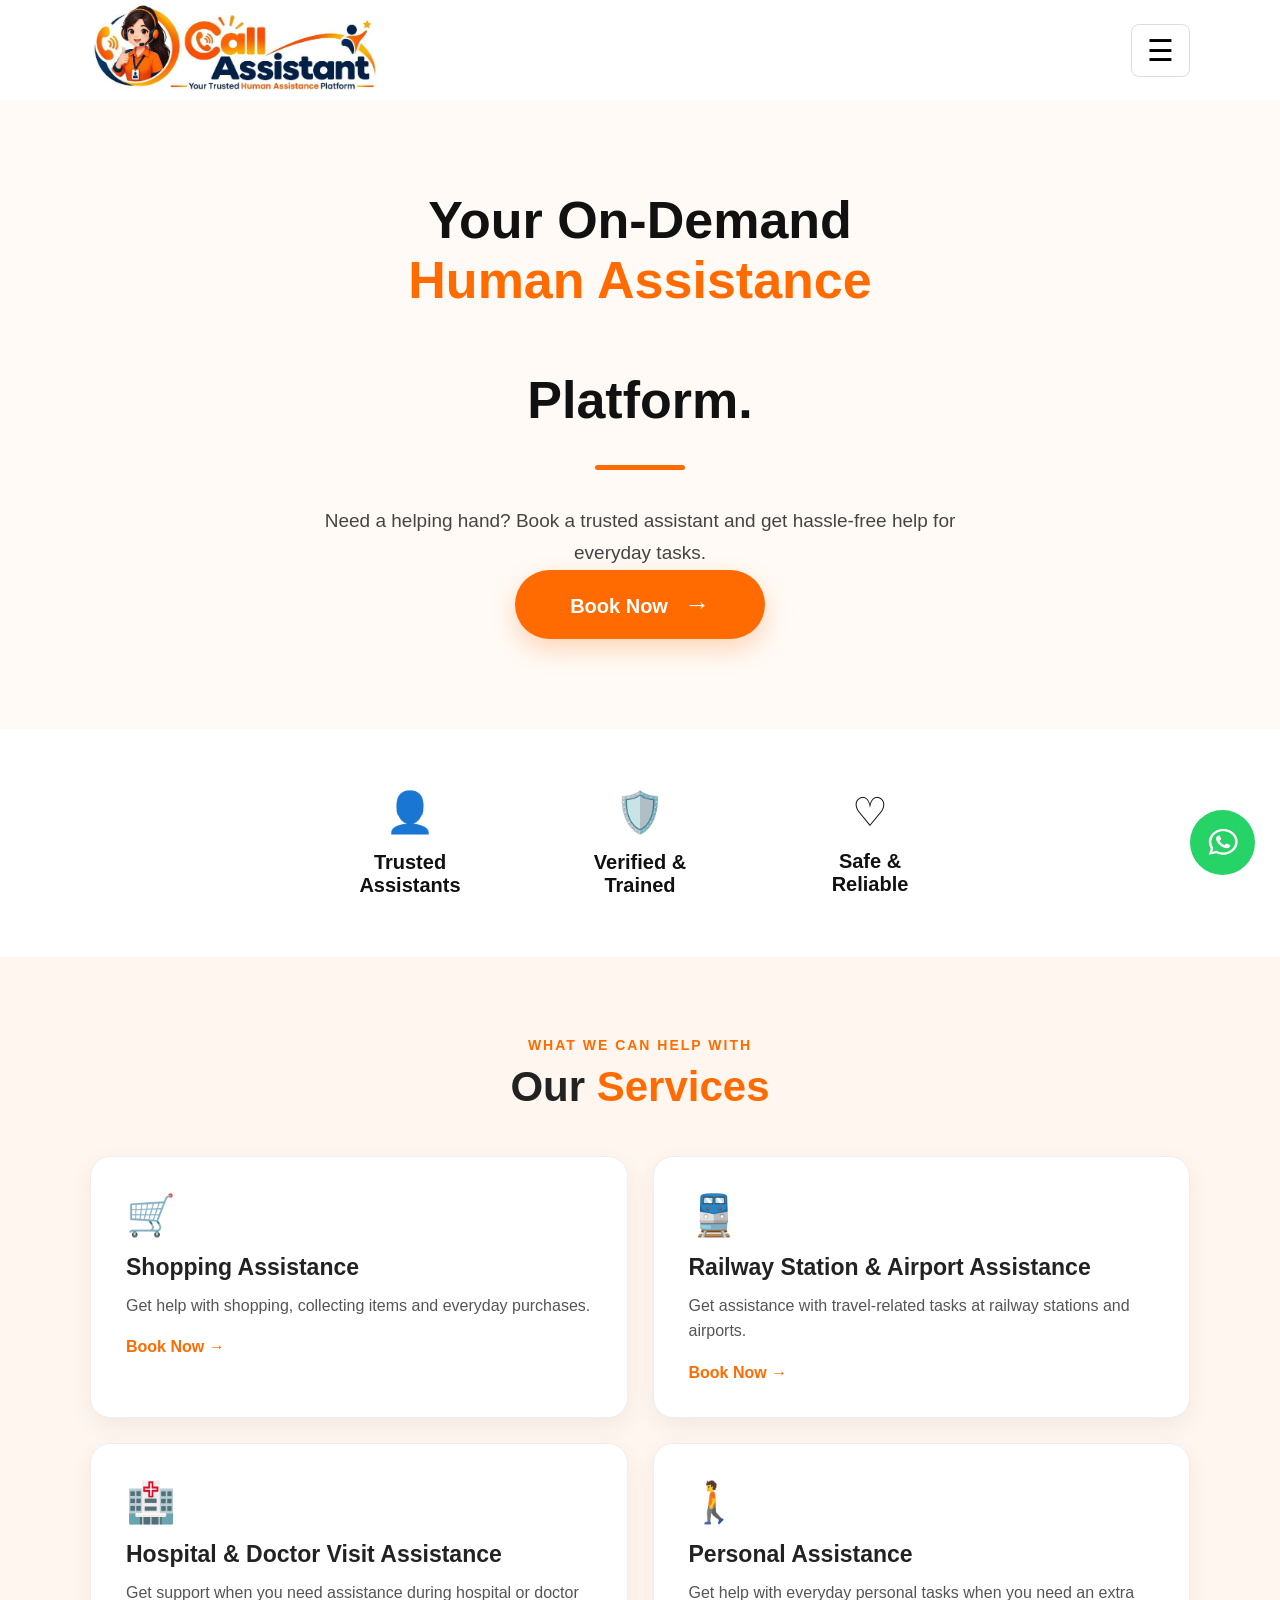
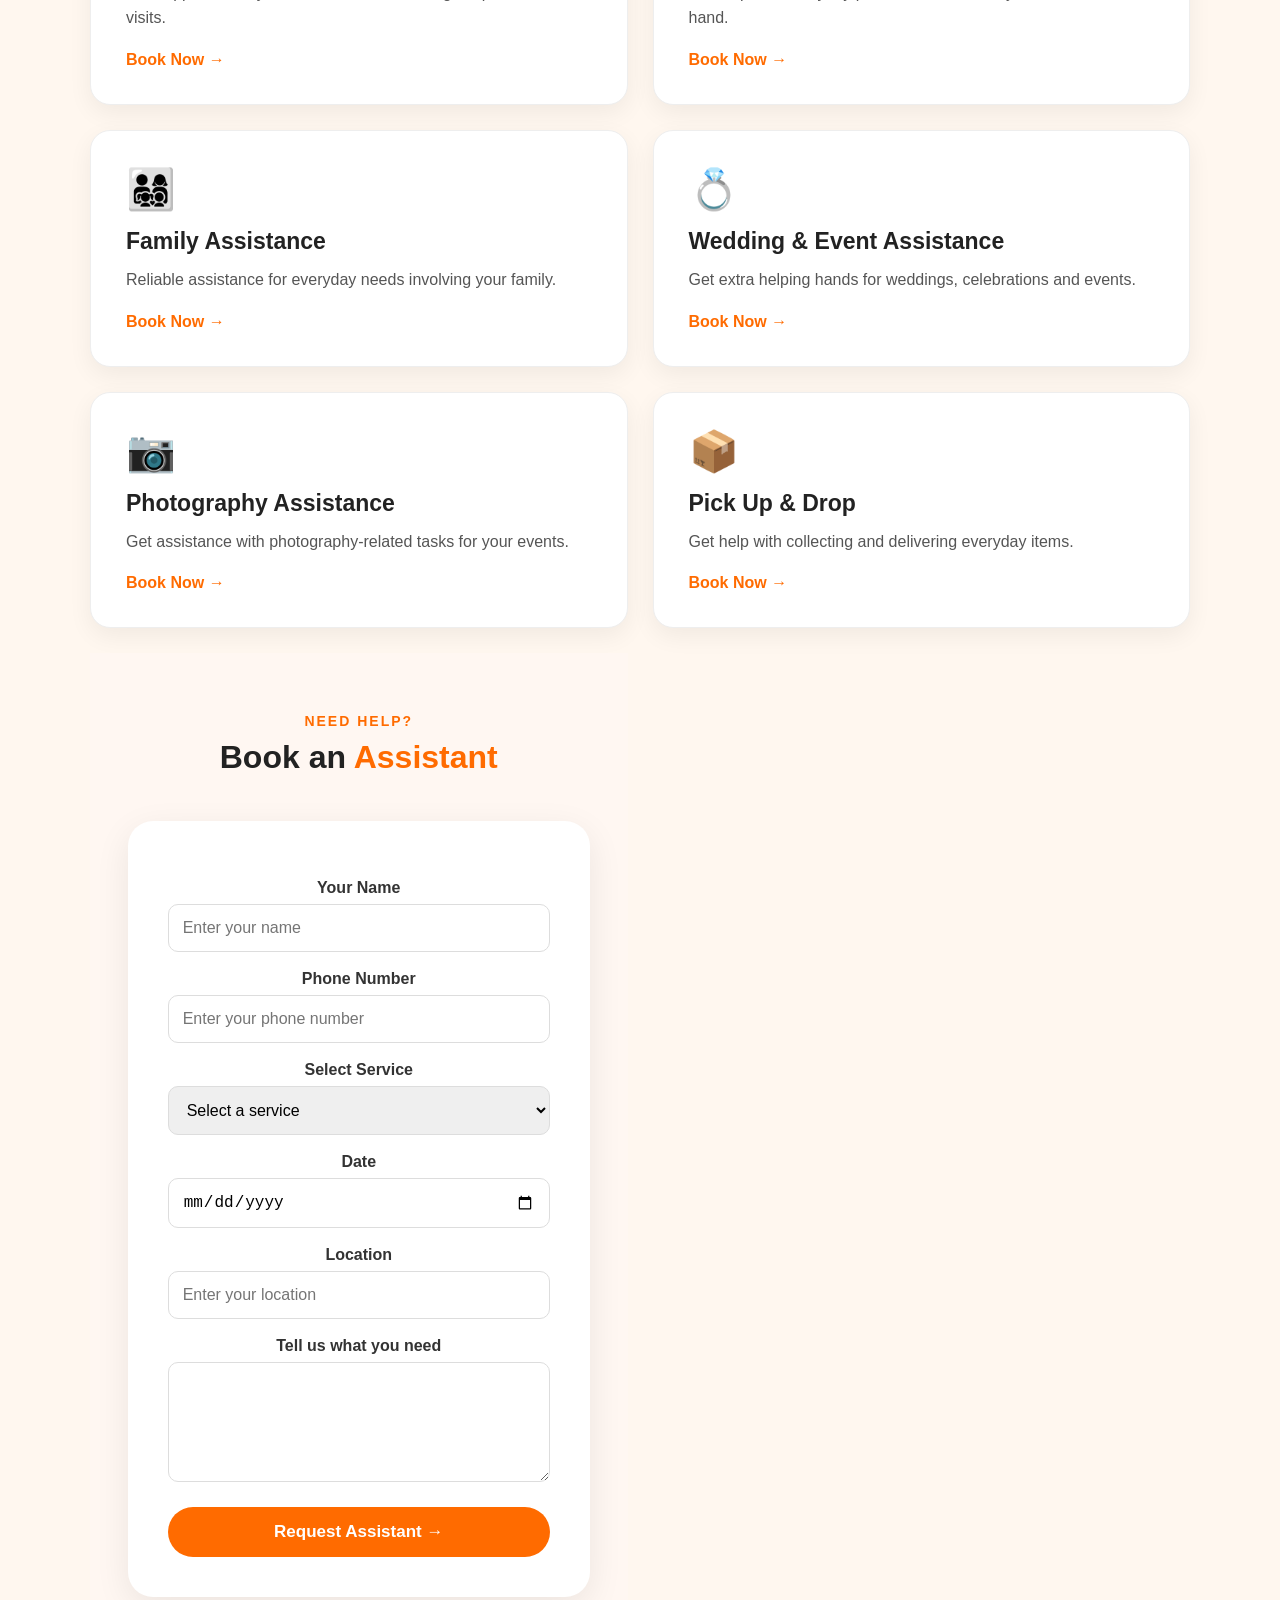
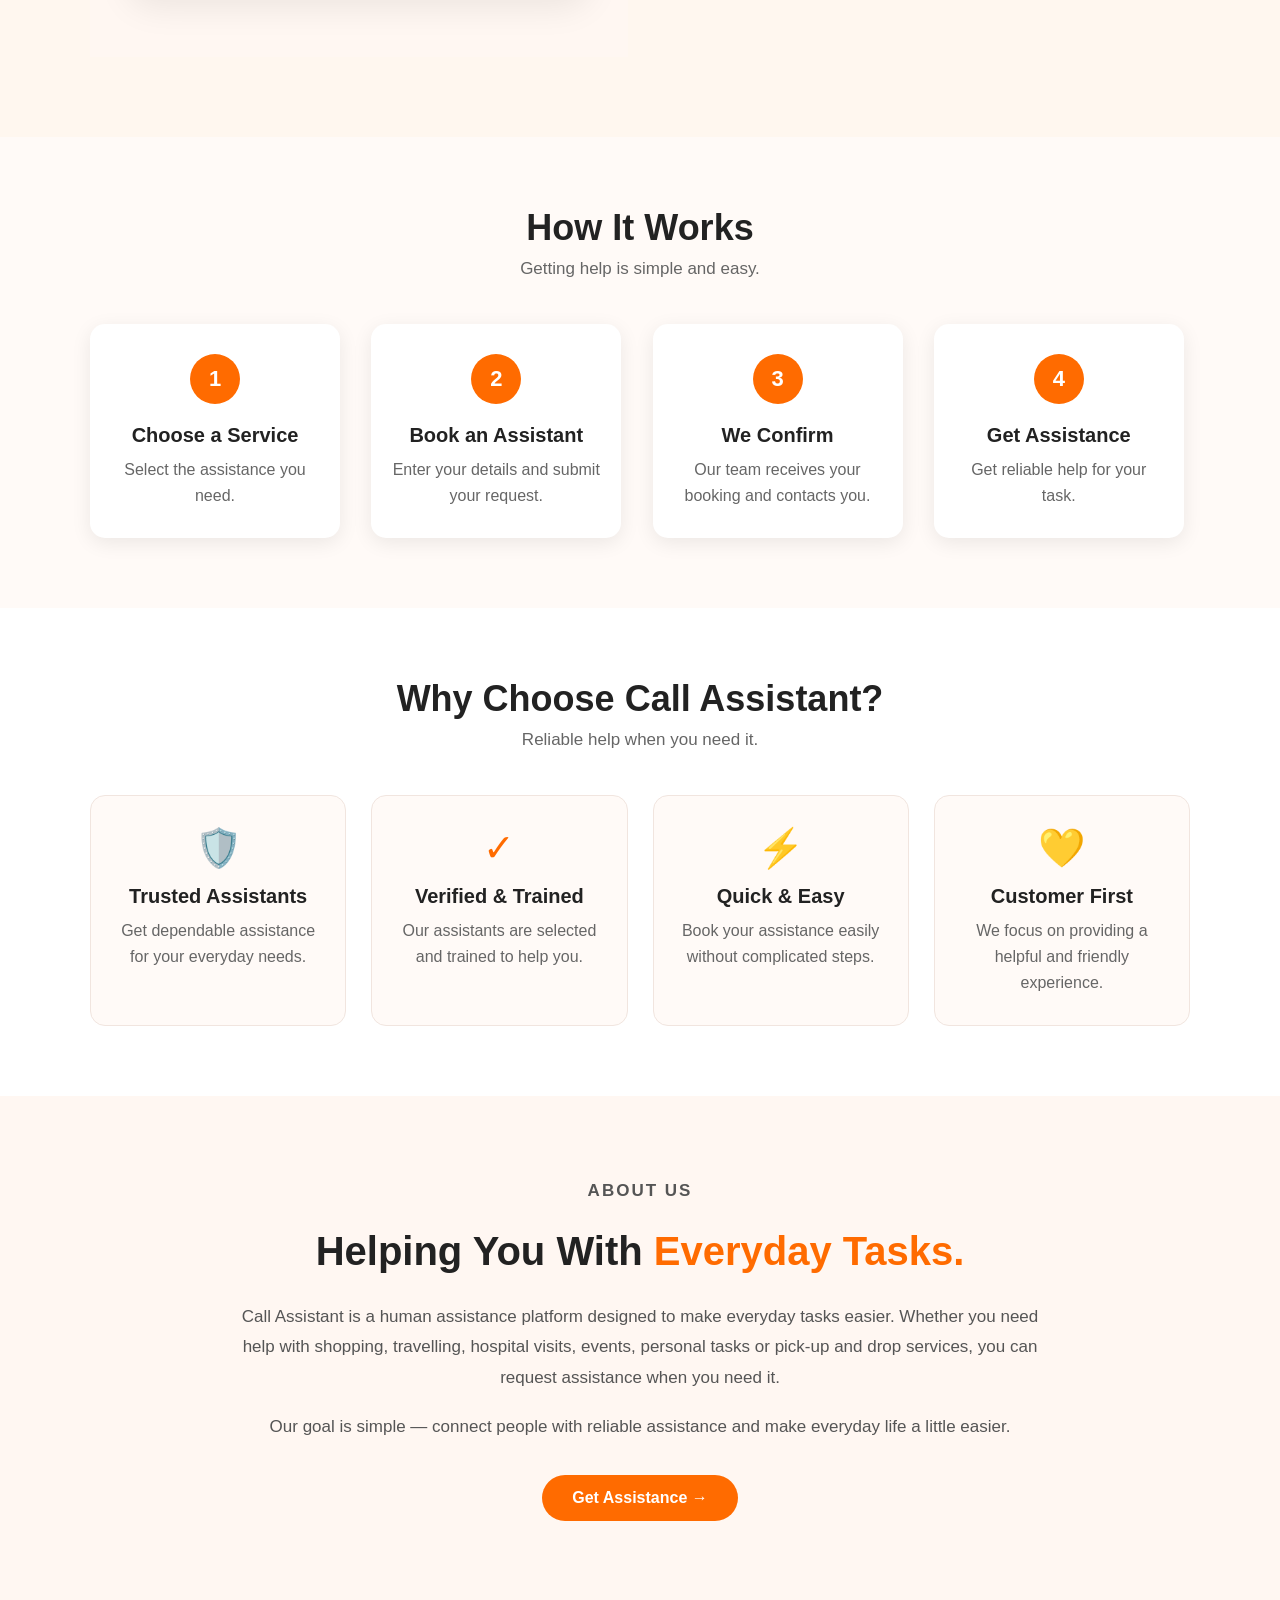
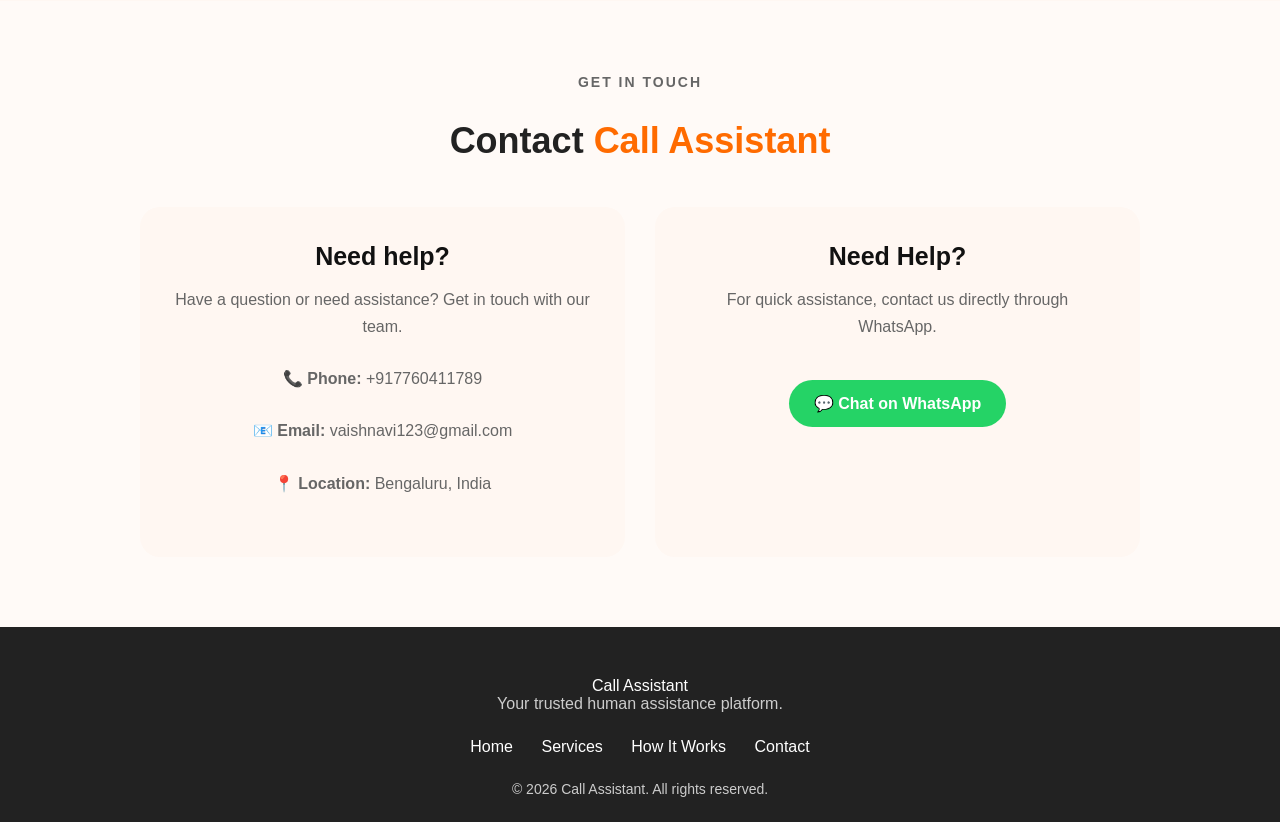
==== index.html @ 5c10953b "Add files via upload" ====
<!DOCTYPE html>
<html lang="en">

<head>
    <meta charset="UTF-8">
    <meta name="viewport" content="width=device-width, initial-scale=1.0">

    <title>Call Assistant - Human Assistance</title>

    <link rel="stylesheet" href="style.css">
</head>
<body>

    <!-- Header -->
    <header class="header">

        <div class="logo">
            <img src="logo.png.jpeg" alt="Call Assistant Logo">
        </div>

        <button class="menu-button" id="menuButton">☰</button>

    </header>
<nav class="mobile-menu" id="mobileMenu">
     <a href="#">Home</a>
     <a href="#services">Services</a>
     <a href="#booking">Book Now</a>
     <a href="#contact">Contact</a>
</nav>
      

    <!-- Homepage -->
    <main id="home">

        <section class="hero">

            <h1>
                Your On-Demand<br>
                <span>Human Assistance</span><br>
                Platform.
            </h1>

            <div class="hero-line"></div>

            <p>
                Need a helping hand?
                Book a trusted assistant and get
                hassle-free help for everyday tasks.
            </p>

            <a href="#booking" class="book-btn">
                Book Now<span> →</span>
            </a>
       </section>


        <!-- Features -->
        <section class="features">

            <div class="feature">
                <div class="icon">👤</div>
                <h3>Trusted<br>Assistants</h3>
            </div>

            <div class="feature">
                <div class="icon">🛡️</div>
                <h3>Verified &<br>Trained</h3>
            </div>

            <div class="feature">
                <div class="icon">♡</div>
                <h3>Safe &<br>Reliable</h3>
            </div>

        </section>
<!-- SERVICES -->

        <section class="services" id="services">

            <div class="section-title">
                <p>WHAT WE CAN HELP WITH</p>
                <h2>Our <span>Services</span></h2>
            </div>
            <div class="service-container">

    <div class="service-card">
        <div class="service-icon">🛒</div>
        <h3>Shopping Assistance</h3>
        <p>Get help with shopping, collecting items and everyday purchases.</p>
        <a href="#booking">Book Now →</a>
    </div>

    <div class="service-card">
        <div class="service-icon">🚆</div>
        <h3>Railway Station & Airport Assistance</h3>
        <p>Get assistance with travel-related tasks at railway stations and airports.</p>
        <a href="#booking">Book Now →</a>
    </div>

    <div class="service-card">
        <div class="service-icon">🏥</div>
        <h3>Hospital & Doctor Visit Assistance</h3>
        <p>Get support when you need assistance during hospital or doctor visits.</p>
        <a href="#booking">Book Now →</a>
    </div>

    <div class="service-card">
        <div class="service-icon">🚶</div>
        <h3>Personal Assistance</h3>
        <p>Get help with everyday personal tasks when you need an extra hand.</p>
        <a href="#booking">Book Now →</a>
    </div>

    <div class="service-card">
        <div class="service-icon">👨‍👩‍👧‍👦</div>
        <h3>Family Assistance</h3>
        <p>Reliable assistance for everyday needs involving your family.</p>
        <a href="#booking">Book Now →</a>
    </div>

    <div class="service-card">
        <div class="service-icon">💍</div>
        <h3>Wedding & Event Assistance</h3>
        <p>Get extra helping hands for weddings, celebrations and events.</p>
        <a href="#booking">Book Now →</a>
    </div>

    <div class="service-card">
        <div class="service-icon">📷</div>
        <h3>Photography Assistance</h3>
        <p>Get assistance with photography-related tasks for your events.</p>
        <a href="#booking">Book Now →</a>
    </div>

    <div class="service-card">
        <div class="service-icon">📦</div>
        <h3>Pick Up & Drop</h3>
        <p>Get help with collecting and delivering everyday items.</p>
        <a href="#booking">Book Now →</a>
    </div>
  
    <!-- BOOKING SECTION -->

<section class="booking" id="booking">

    <div class="section-title">
        <p>NEED HELP?</p>
        <h2>Book an <span>Assistant</span></h2>
    </div>

    <div class="booking-box">

        <form id="bookingForm">
  
            <label>Your Name</label>
            <input type="text" id="name" placeholder="Enter your name">

            <label>Phone Number</label>
            <input type="tel" id="phone"  placeholder="Enter your phone number">

            <label>Select Service</label>
            <select id="service">
                <option>Select a service</option>
                <option>Shopping Assistance</option>
                <option>Railway Station & Airport Assistance</option>
                <option>Hospital & Doctor Visit Assistance</option>
                <option>Personal Assistance</option>
                <option>Family Assistance</option>
                <option>Wedding & Event Assistance</option>
                <option>Photography Assistance</option>
                <option>Pick Up & Drop</option>
            </select>

            <label>Date</label>
            <input type="date" id="date">

            <label>Location</label>
            <input type="text" id="location" placeholder="Enter your location">

            <label>Tell us what you need</label>
            <textarea id="request"
                placeholder="Describe the assistance you need">
            </textarea>

            <button type="submit">
                Request Assistant →
            </button>

        </form>
    </div>

</section>

</div>
  </section>
<!-- How It Works -->
<section class="how-it-works">

    <h2>How It Works</h2>

    <p class="section-subtitle">
        Getting help is simple and easy.
    </p>

    <div class="steps">

        <div class="step">
            <div class="step-number">1</div>
            <h3>Choose a Service</h3>
            <p>Select the assistance you need.</p>
        </div>

        <div class="step">
            <div class="step-number">2</div>
            <h3>Book an Assistant</h3>
            <p>Enter your details and submit your request.</p>
        </div>

        <div class="step">
            <div class="step-number">3</div>
            <h3>We Confirm</h3>
            <p>Our team receives your booking and contacts you.</p>
        </div>

        <div class="step">
            <div class="step-number">4</div>
            <h3>Get Assistance</h3>
            <p>Get reliable help for your task.</p>
        </div>

    </div>

</section>
<!-- Why Choose Us -->
<section class="why-us">

    <h2>Why Choose Call Assistant?</h2>

    <p class="why-subtitle">
        Reliable help when you need it.
    </p>

    <div class="why-cards">

        <div class="why-card">
            <div class="why-icon">🛡️</div>
            <h3>Trusted Assistants</h3>
            <p>Get dependable assistance for your everyday needs.</p>
        </div>

        <div class="why-card">
            <div class="why-icon">✓</div>
            <h3>Verified & Trained</h3>
            <p>Our assistants are selected and trained to help you.</p>
        </div>

        <div class="why-card">
            <div class="why-icon">⚡</div>
            <h3>Quick & Easy</h3>
            <p>Book your assistance easily without complicated steps.</p>
        </div>

        <div class="why-card">
            <div class="why-icon">💛</div>
            <h3>Customer First</h3>
            <p>We focus on providing a helpful and friendly experience.</p>
        </div>

    </div>

</section>
<!-- ABOUT CALL ASSISTANT -->

<section class="about">

    <div class="about-content">

        <p class="about-label">ABOUT US</p>

        <h2>
            Helping You With
            <span>Everyday Tasks.</span>
        </h2>

        <p>
            Call Assistant is a human assistance platform designed
            to make everyday tasks easier. Whether you need help
            with shopping, travelling, hospital visits, events,
            personal tasks or pick-up and drop services, you can
            request assistance when you need it.
        </p>

        <p>
            Our goal is simple — connect people with reliable
            assistance and make everyday life a little easier.
        </p>

        <a href="#booking" class="about-btn">
            Get Assistance →
        </a>

    </div>

</section>
<!-- CONTACT -->

<section class="contact" id="contact">

    <div class="section-title">
        <p>GET IN TOUCH</p>
        <h2>Contact <span>Call Assistant</span></h2>
    </div>

    <div class="contact-container">

        <div class="contact-info">

            <h3>Need help?</h3>

            <p>
                Have a question or need assistance?
                Get in touch with our team.
            </p>

            <p>📞 <strong>Phone:</strong> +917760411789</p>

            <p>📧 <strong>Email:</strong> vaishnavi123@gmail.com</p>

            <p>📍 <strong>Location:</strong> Bengaluru, India</p>

        </div>

        <div class="contact-message">

            <h3>Need Help?</h3>

            <p>
                For quick assistance, contact us directly
                through WhatsApp.
            </p>

            <a href="https://wa.me/917760411789" class="whatsapp-btn" target="_blank">
                💬 Chat on WhatsApp
            </a>

        </div>

    </div>

</section>
<!-- FOOTER -->

<footer class="footer">

    <div class="footer-content">
        <span>Call</span> Assistant
    </div>

    <p>
        Your trusted human assistance platform.
    </p>

    <div class="footer-links">
        <a href="#">Home</a>
        <a href="#">Services</a>
        <a href="#">How It Works</a>
        <a href="#">Contact</a>
    </div>
        <p class="copyright">
        © 2026 Call Assistant. All rights reserved.
    </p>
</div>

</footer>
    </main>


    <!-- WhatsApp button -->
    <a href="https://wa.me/917760411789" class="whatsapp"target="_blank">
    <img src="whatsapp.jpeg"width="32px" height="32px">
    </a>
<script type="module" src="script.js"></script>

    </body>
</html>
---- style.css ----
html{
    scroll-behavior:smooth;
}
* {
    margin: 0;
    padding: 0;
    box-sizing: border-box;
}

body {
    font-family: Arial, sans-serif;
    color: #111;
    background: white;
}


/* HEADER */

.header {
    height: 100px;
    display: flex;
    align-items: center;
    justify-content: space-between;
    padding: 20px 7%;
    background: white;
}

.logo {
    display:flex;
    align-items:center;
}

.logo img{
     width:300px;
     height:auto;
     display:block;
}

.menu-button {
    font-size: 30px;
    background: white;
    border: 1px solid #ddd;
    border-radius: 8px;
    padding: 8px 15px;
}


/* HERO */

.hero {
     min-height:520px;
    text-align: center;
    padding: 90px 7%;
    background: #fffaf5;
    display:flex;
    flex-direction:column;
    align-items:center;
justify-content:center;
}

.hero h1 {
    font-size: 52px;
    line_height:1.1;
margin:0;
color:#111;
font-weight:800;
max-width:800px;
}

.hero h1 span {
    color: #ff6b00;
display:block;
}

.hero-line {
    width: 90px;
    height: 5px;
    background: #ff6b00;
    border-radius: 10px;
    margin: 35px 0;
}

.hero p {
    max-width: 700px;
    margin-botton: 30px;
    font-size: 19px;
    line-height: 1.7;
    color:#444;
}

.book-btn {
display:inline-block;
text-decoration:none;
    padding: 20px 55px;
    border-radius: 35px;
    background: #ff6b00;
    color: white;
    box-shadow:0 10px 25px rgba(255,107,0,0.25);
    font-size: 20px;
    font-weight: bold;
}
.book-btn span{
margin-left:10px;
font-size:25px;
}


/* FEATURES */

.features {
    display: flex;
    justify-content: center;
    gap: 80px;
    padding: 60px 20px;
    text-align: center;
}

.feature {
    min-width: 150px;
}

.icon {
    font-size: 40px;
    margin-bottom: 15px;
}

.feature h3 {
    font-size: 20px;
}


/* WHATSAPP */

.whatsapp {
    position: fixed;
    right: 25px;
    bottom: 25px;

    width: 65px;
    height: 65px;

    display: flex;
    justify-content: center;
    align-items: center;

    border-radius: 50%;
    background: #25D366;
    color: white;

    font-size: 30px;
    text-decoration: none;
}
           
/* SERVICES */

.services {
    padding: 80px 7%;
    background: #fff7ef;
}

.section-title {
    text-align: center;
    margin-bottom: 45px;
}

.section-title p {
    color: #ff6b00;
    font-size: 14px;
    font-weight: bold;
    letter-spacing: 2px;
}

.section-title h2 {
    font-size: 42px;
    margin-top: 10px;
    color: #222;
}

.section-title h2 span {
    color: #ff6b00;
}

.service-container {
    max-width: 1100px;
    margin: auto;
    display: grid;
    grid-template-columns: repeat(2, 1fr);
    gap: 25px;
}

.service-card {
    background: #ffffff;
    padding: 35px;
    border-radius: 20px;
    border: 1px solid #eeeeee;
    box-shadow: 0 8px 25px rgba(0, 0, 0, 0.06);
}

.service-icon {
    font-size: 40px;
    margin-bottom: 15px;
}

.service-card h3 {
    font-size: 23px;
    color: #222;
    margin-bottom: 12px;
}

.service-card p {
    color: #555555;
    line-height: 1.6;
    margin-bottom: 20px;
}

.service-card a {
    color: #ff6b00;
    font-weight: bold;
    text-decoration: none;
}


/* MOBILE */

@media (max-width: 600px) {

    .service-container {
        grid-template-columns: 1fr;
    }

    .services {
        padding: 60px 20px;
    }

    .section-title h2 {
        font-size: 34px;
    }

}
/* BOOKING SECTION */

.booking {
    padding: 80px 7%;
    background: #fff7ef;
}

.booking-box {
    max-width: 650px;
    margin: auto;
    background: white;
    padding: 40px;
    border-radius: 25px;
    box-shadow: 0 10px 35px rgba(0, 0, 0, 0.08);
}

.booking-box form {
    display: flex;
    flex-direction: column;
}

.booking-box label {
    margin-top: 18px;
    margin-bottom: 7px;
    font-weight: bold;
    color: #333;
}

.booking-box input,
.booking-box select,
.booking-box textarea {
    width: 100%;
    padding: 14px;
    border: 1px solid #ddd;
    border-radius: 10px;
    font-size: 16px;
    box-sizing: border-box;
}

.booking-box textarea {
    height: 120px;
    resize: vertical;
}

.booking-box button {
    margin-top: 25px;
    padding: 15px;
    border: none;
    border-radius: 30px;
    background: #ff6b00;
    color: white;
    font-size: 17px;
    font-weight: bold;
    cursor: pointer;
}

.booking-box button:hover {
    background: #e85f00;
}
/* HOW IT WORKS */

.how-it-works {
    padding: 60px 7%;
    text-align: center;
    background: #fff7f2;
}

.how-it-works h2 {
    font-size: 32px;
    margin-bottom: 10px;
    color: #222;
}

.section-subtitle {
    color: #666;
    margin-bottom: 40px;
}

.steps {
    display: flex;
    justify-content: center;
    gap: 30px;
    flex-wrap: wrap;
}

.step {
    background: white;
    padding: 30px 20px;
    width: 250px;
    border-radius: 15px;
    box-shadow: 0 4px 15px rgba(0,0,0,0.08);
}

.step-number {
    width: 45px;
    height: 45px;
    margin: 0 auto 15px;
    background: #ff6b00;
    color: white;
    border-radius: 50%;
    display: flex;
    align-items: center;
    justify-content: center;
    font-size: 20px;
    font-weight: bold;
}

.step h3 {
color:#222;
margin-bottom:10px;
}
.step p{
color:#666;
line-height:1.5;
}


.why-container {
    display: flex;
    justify-content: center;
    gap: 25px;
    flex-wrap: wrap;
    margin-top: 35px;
}

.why-box {
    width: 230px;
    padding: 30px 20px;
    border-radius: 15px;
    background: #fff7f2;
    border: 1px solid #eee;
}

.why-icon {
    font-size: 30px;
    color: #ff6b00;
    margin-bottom: 15px;
}

.why-box h3 {
    color: #222;
    margin-bottom: 10px;
}

.why-box p {
    color: #666;
    line-height: 1.5;
}s
    color: #222;
    margin-bottom: 10px;
}

.step p {
    color: #666;
    line-height: 1.5;
}
/* BOOKING SECTION */

.booking {
    padding: 60px 7%;
    text-align: center;
    background: #fff7f2;
}

.booking h2 {
    font-size: 32px;
    color: #222;
    margin-bottom: 10px;
}

.booking > p {
    color: #666;
    margin-bottom: 30px;
}

.booking-form {
    max-width: 550px;
    margin: auto;
    display: flex;
    flex-direction: column;
    gap: 15px;
}

.booking-form input,
.booking-form select,
.booking-form textarea {
    width: 100%;
    padding: 14px;
    border: 1px solid #ddd;
    border-radius: 8px;
    font-size: 16px;
    box-sizing: border-box;
}

.booking-form textarea {
    height: 120px;
    resize: vertical;
}

.booking-form button {
    padding: 15px;
    background: #ff6b00;
    color: white;
    border: none;
    border-radius: 8px;
    font-size: 17px;
    font-weight: bold;
    cursor: pointer;
}

.booking-form button:hover {
    background: #e85d00;
}
/* CONTACT */

.contact {
    padding: 80px 7%;
    background: white;
}

.contact-container {
    max-width: 1000px;
    margin: auto;
    display: grid;
    grid-template-columns: 1fr 1fr;
    gap: 30px;
}

.contact-info,
.contact-message {
    padding: 35px;
    border-radius: 20px;
    background: #fff7f2;
}

.contact-info h3,
.contact-message h3 {
    font-size: 25px;
    margin-bottom: 15px;
}

.contact-info p,
.contact-message p {
    color: #555;
    line-height: 1.7;
    margin-bottom: 15px;
}

.whatsapp-btn {
    display: inline-block;
    margin-top: 15px;
    padding: 14px 25px;
    background: #25d366;
    color: white;
    text-decoration: none;
    border-radius: 30px;
    font-weight: bold;
}
@media (max-width: 600px) {

    .contact-container {
        grid-template-columns: 1fr;
    }

}
/* FOOTER */

.footer {
    padding: 50px 7% 25px;
    text-align: center;
    background: #222;
    color: white;
}

.footer-logo {
    font-size: 30px;
    font-weight: bold;
    margin-bottom: 10px;
}

.footer-logo span {
    color: #ff6b00;
}

.footer > p {
    color: #ccc;
}

.footer-links {
    margin: 25px 0;
}

.footer-links a {
    color: white;
    text-decoration: none;
    margin: 0 12px;
}

.footer-links a:hover {
    color: #ff6b00;
}

.footer-line {
    height: 1px;
    background: #555;
    margin: 25px 0;
}

.copyright {
    font-size: 14px;
    color: #aaa;
}
.book-button{
    display:inline-block;
    text-decoration:none;
}
/* MOBILE MENU */

.mobile-menu {
    display: none;
    flex-direction: column;
    background: white;
    padding: 20px 7%;
    box-shadow: 0 5px 15px rgba(0,0,0,0.1);
}

.mobile-menu a {
    padding: 15px 0;
    color: #222;
    text-decoration: none;
    font-weight: bold;
    border-bottom: 1px solid #eee;
}

.mobile-menu a:hover {
    color: #ff6b00;
}

.mobile-menu.active {
    display: flex;
}
/* HOW IT WORKS */

.how-it-works {
    padding: 70px 7%;
    text-align: center;
    background: #fffaf7;
}

.how-it-works h2 {
    font-size: 36px;
    color: #222;
    margin-bottom: 10px;
}

.section-subtitle {
    color: #666;
    font-size: 17px;
    margin-bottom: 45px;
}

.steps {
    display: grid;
    grid-template-columns: repeat(4, 1fr);
    gap: 25px;
    max-width: 1100px;
    margin: auto;
}

.step {
    background: white;
    padding: 30px 20px;
    border-radius: 15px;
    box-shadow: 0 5px 20px rgba(0, 0, 0, 0.08);
}

.step-number {
    width: 50px;
    height: 50px;
    margin: 0 auto 20px;
    border-radius: 50%;
    background: #ff6b00;
    color: white;
    font-size: 22px;
    font-weight: bold;
    display: flex;
    align-items: center;
    justify-content: center;
}

.step h3 {
    font-size: 20px;
    color: #222;
    margin-bottom: 10px;
}

.step p {
    color: #666;
    line-height: 1.6;
}
@media (max-width: 768px) {

    .steps {
        grid-template-columns: 1fr;
        gap: 20px;
    }

    .how-it-works {
        padding: 50px 6%;
    }

    .how-it-works h2 {
        font-size: 30px;
    }

}
/* WHY CHOOSE US */

.why-us {
    padding: 70px 7%;
    text-align: center;
    background: white;
}

.why-us h2 {
    font-size: 36px;
    color: #222;
    margin-bottom: 10px;
}

.why-subtitle {
    color: #666;
    font-size: 17px;
    margin-bottom: 45px;
}

.why-cards {
    display: grid;
    grid-template-columns: repeat(4, 1fr);
    gap: 25px;
    max-width: 1100px;
    margin: auto;
}

.why-card {
    padding: 30px 20px;
    background: #fffaf7;
    border-radius: 15px;
    border: 1px solid #f1e5df;
    transition: 0.3s;
}

.why-card:hover {
    transform: translateY(-5px);
    box-shadow: 0 8px 20px rgba(0, 0, 0, 0.08);
}

.why-icon {
    font-size: 38px;
    color: #ff6b00;
    margin-bottom: 15px;
}

.why-card h3 {
    font-size: 20px;
    color: #222;
    margin-bottom: 10px;
}

.why-card p {
    color: #666;
    line-height: 1.6;
}

/* MOBILE */

@media (max-width: 768px) {

    .why-cards {
        grid-template-columns: 1fr;
        gap: 20px;
    }

    .why-us {
        padding: 50px 6%;
    }

    .why-us h2 {
        font-size: 30px;
    }
}
/* WHY CHOOSE US */

.why-us {
    padding: 70px 7%;
    text-align: center;
    background: white;
}

.why-us h2 {
    font-size: 36px;
    color: #222;
    margin-bottom: 10px;
}

.why-subtitle {
    color: #666;
    font-size: 17px;
    margin-bottom: 45px;
}

.why-cards {
    display: grid;
    grid-template-columns: repeat(4, 1fr);
    gap: 25px;
    max-width: 1100px;
    margin: auto;
}

.why-card {
    padding: 30px 20px;
    background: #fffaf7;
    border-radius: 15px;
    border: 1px solid #f1e5df;
    transition: 0.3s;
}

.why-card:hover {
    transform: translateY(-5px);
    box-shadow: 0 8px 20px rgba(0, 0, 0, 0.08);
}

.why-icon {
    font-size: 38px;
    color: #ff6b00;
    margin-bottom: 15px;
}

.why-card h3 {
    font-size: 20px;
    color: #222;
    margin-bottom: 10px;
}

.why-card p {
    color: #666;
    line-height: 1.6;
}

/* MOBILE */

@media (max-width: 768px) {

    .why-cards {
        grid-template-columns: 1fr;
        gap: 20px;
    }

    .why-us {
        padding: 50px 6%;
    }

    .why-us h2 {
        font-size: 30px;
    }
}
/* FIX ABOUT SECTION */

.about {
    width: 100%;
    box-sizing: border-box;
    padding: 80px 7%;
    background: #fff7f2;
}

.about-content {
    max-width: 850px;
    margin: 0 auto;
    text-align: center;
}

.about-label {
    color: #ff6b00 !important;
    font-size: 14px !important;
    font-weight: bold;
    letter-spacing: 2px;
    margin-bottom: 12px;
}

.about h2 {
    font-size: 40px !important;
    color: #222 !important;
    line-height: 1.3;
    margin: 10px 0 25px;
}

.about h2 span {
    color: #ff6b00 !important;
}

.about-content p {
    color: #555 !important;
    font-size: 17px !important;
    line-height: 1.8 !important;
    margin: 0 auto 18px;
    max-width: 800px;
}

.about-btn {
    display: inline-block;
    margin-top: 15px;
    padding: 14px 30px;
    background: #ff6b00 !important;
    color: white !important;
    text-decoration: none;
    border-radius: 30px;
    font-weight: bold;
}

/* Mobile */
@media (max-width: 768px) {

    .about {
        padding: 60px 6%;
    }

    .about h2 {
        font-size: 30px !important;
    }

    .about-content p {
        font-size: 16px !important;
    }
}
/* FIX ABOUT SECTION */

.about {
    width: 100%;
    box-sizing: border-box;
    padding: 80px 7%;
    background: #fff7f2;
}

.about-content {
    max-width: 850px;
    margin: 0 auto;
    text-align: center;
}

.about-label {
    color: #ff6b00 !important;
    font-size: 14px !important;
    font-weight: bold;
    letter-spacing: 2px;
    margin-bottom: 12px;
}

.about h2 {
    font-size: 40px !important;
    color: #222 !important;
    line-height: 1.3;
    margin: 10px 0 25px;
}

.about h2 span {
    color: #ff6b00 !important;
}

.about-content p {
    color: #555 !important;
    font-size: 17px !important;
    line-height: 1.8 !important;
    margin: 0 auto 18px;
    max-width: 800px;
}

.about-btn {
    display: inline-block;
    margin-top: 15px;
    padding: 14px 30px;
    background: #ff6b00 !important;
    color: white !important;
    text-decoration: none;
    border-radius: 30px;
    font-weight: bold;
}

/* Mobile */
@media (max-width: 768px) {

    .about {
        padding: 60px 6%;
    }

    .about h2 {
        font-size: 30px !important;
    }

    .about-content p {
        font-size: 16px !important;
    }
}
/* CONTACT SECTION */

.contact {
    text-align: center;
    padding: 70px 20px;
    background: #fffaf7;
}

.contact .section-label {
    color: #ff6b00;
    font-weight: bold;
    letter-spacing: 2px;
    margin-bottom: 10px;
}

.contact h2 {
    font-size: 36px;
    margin: 10px 0 20px;
    color: #222;
}

.contact h2 span {
    color: #ff6b00;
}

.contact p:not(.section-label) {
    max-width: 600px;
    margin: 0 auto 25px;
    color: #666;
    line-height: 1.7;
}

.contact-button {
    display: inline-block;
    background: #ff6b00;
    color: white;
    padding: 14px 30px;
    border-radius: 8px;
    text-decoration: none;
    font-weight: bold;
}

.mobile-menu {
    display: none;
    flex-direction: column;
    background: white;
    padding: 20px 7%;
    box-shadow: 0 5px 15px rgba(0,0,0,0.1);
}
.mobile-menu a{
padding:15px 0;
color:#222;
text-decoration:none;
font-weight:bold;
border-bottom:1px solid #eee;
}
.mobile-menu.active{
display:flex;
}
/* FINAL MOBILE RESPONSIVE */

@media (max-width: 768px) {

    /* HEADER */
    .header {
        height: 80px;
        padding: 12px 5%;
    }

    .logo img {
        width: 180px;
    }

    .menu-button {
        font-size: 24px;
        padding: 6px 11px;
    }

    /* HERO */
    .hero {
        min-height: 500px;
        padding: 60px 6%;
    }

    .hero h1 {
        font-size: 36px;
    }

    .hero p {
        font-size: 16px;
    }

    .book-btn {
        padding: 15px 35px;
        font-size: 17px;
    }

    /* FEATURES */
    .features {
        gap: 25px;
        padding: 45px 10px;
        flex-wrap: wrap;
    }

    .feature {
        min-width: 90px;
    }

    .feature h3 {
        font-size: 16px;
    }

    .icon {
        font-size: 32px;
    }

    /* SERVICES */
    .service-container {
        grid-template-columns: 1fr;
    }

    .services {
        padding: 55px 6%;
    }

    .section-title h2 {
        font-size: 32px;
    }

    /* BOOKING */
    .booking {
        padding: 55px 6%;
    }

    .booking-box {
        padding: 25px 20px;
    }

    /* CONTACT */
    .contact {
        padding: 55px 6%;
    }

    .contact-container {
        grid-template-columns: 1fr;
    }

    /* ABOUT */
    .about {
        padding: 55px 6%;
    }

    .about h2 {
        font-size: 30px !important;
    }

    /* HOW IT WORKS */
    .steps {
        grid-template-columns: 1fr;
    }

    /* WHY CHOOSE US */
    .why-cards {
        grid-template-columns: 1fr;
    }

    /* FOOTER */
    .footer {
        padding: 40px 6% 25px;
    }

    .footer-links a {
        display: block;
        margin: 12px 0;
    }

    /* WHATSAPP */
    .whatsapp {
        width: 55px;
        height: 55px;
        right: 18px;
        bottom: 18px;
        font-size: 25px;
    }
}
@media (max-width: 600px) {

    .header {
        height: 75px;
        padding: 12px 5%;
    }

    .logo img {
        width: 180px;
    }

    .menu-button {
        font-size: 24px;
        padding: 6px 12px;
    }

    .hero {
        min-height: 480px;
        padding: 60px 6%;
    }

    .hero h1 {
        font-size: 36px;
        line-height: 1.2;
    }

    .hero-line {
        width: 70px;
        height: 4px;
        margin: 25px 0;
    }

    .hero p {
        font-size: 16px;
        line-height: 1.6;
    }

    .book-btn {
        padding: 16px 35px;
        font-size: 18px;
    }

    .features {
        gap: 25px;
        padding: 40px 15px;
    }

    .feature {
        min-width: 90px;
    }

    .icon {
        font-size: 30px;
    }

    .feature h3 {
        font-size: 15px;
    }

}
/*services*/
@media (max-width: 600px) {

    .services {
        padding: 50px 20px;
    }

    .section-title h2 {
        font-size: 32px;
    }

    .service-container {
        grid-template-columns: 1fr;
        gap: 18px;
    }

    .service-card {
        padding: 25px 20px;
        border-radius: 18px;
    }

    .service-icon {
        font-size: 35px;
    }

    .service-card h3 {
        font-size: 20px;
    }

    .service-card p {
        font-size: 15px;
        line-height: 1.6;
    }

}
/*how it works*/
@media (max-width: 600px) {

    .how-it-works {
        padding: 50px 20px;
    }

    .how-it-works h2 {
        font-size: 30px;
    }

    .section-subtitle {
        font-size: 15px;
        margin-bottom: 30px;
    }

    .steps {
        grid-template-columns: 1fr;
        gap: 18px;
    }

    .step {
        width: 100%;
        padding: 25px 20px;
    }

    .step-number {
        width: 45px;
        height: 45px;
        font-size: 20px;
    }

    .step h3 {
        font-size: 19px;
    }

    .step p {
        font-size: 15px;
    }

}
}
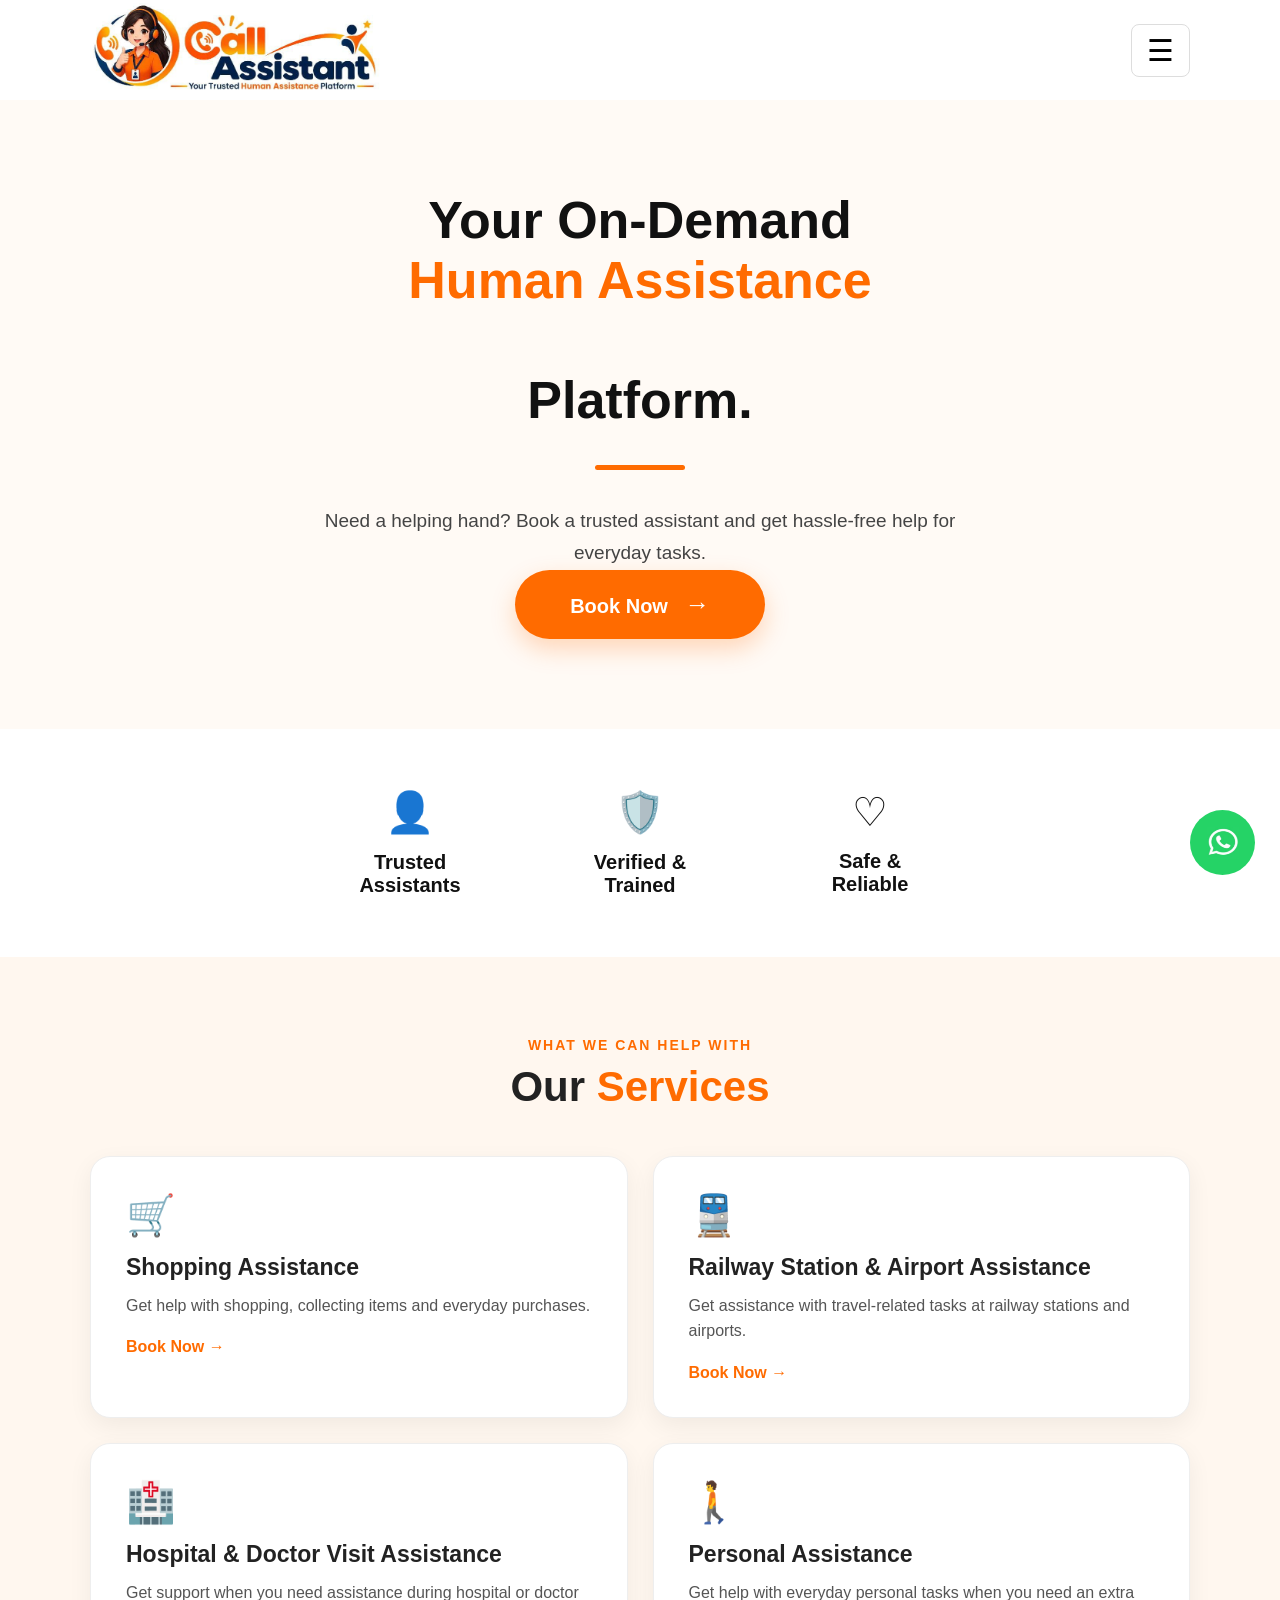
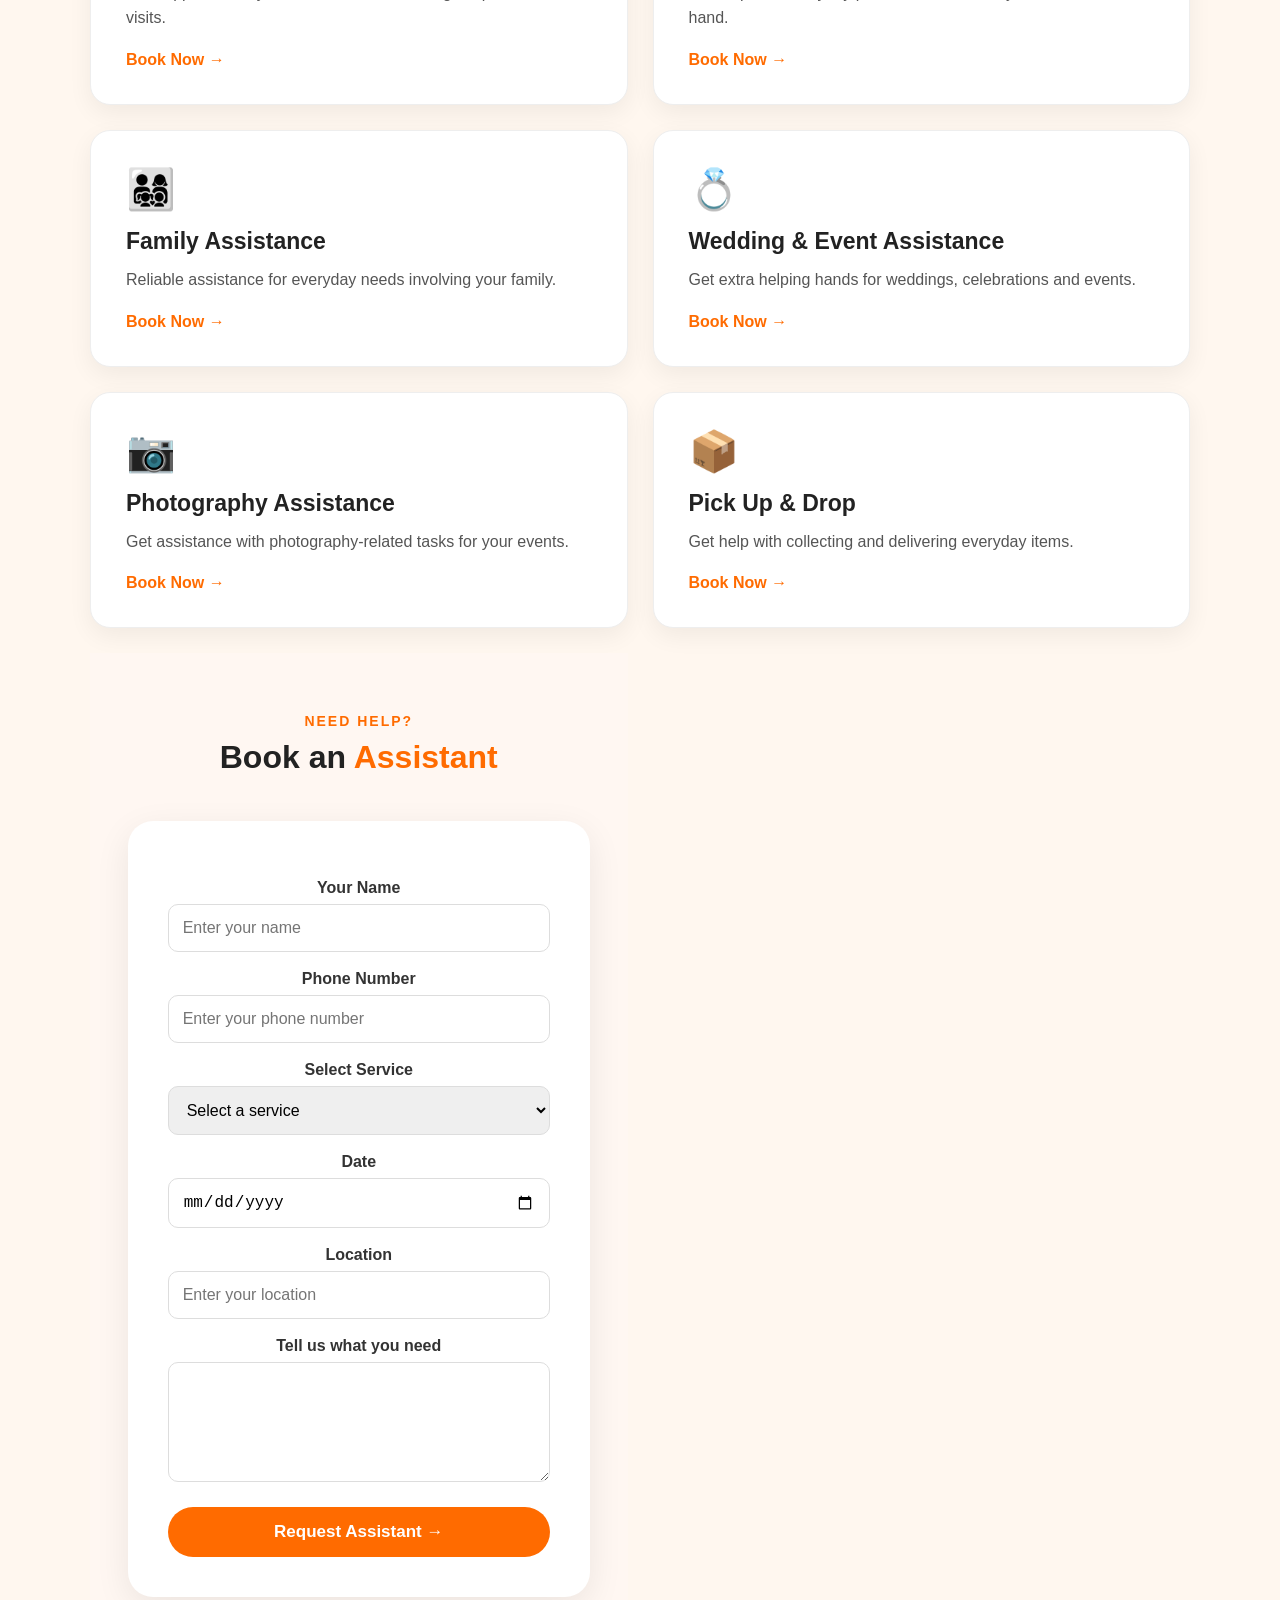
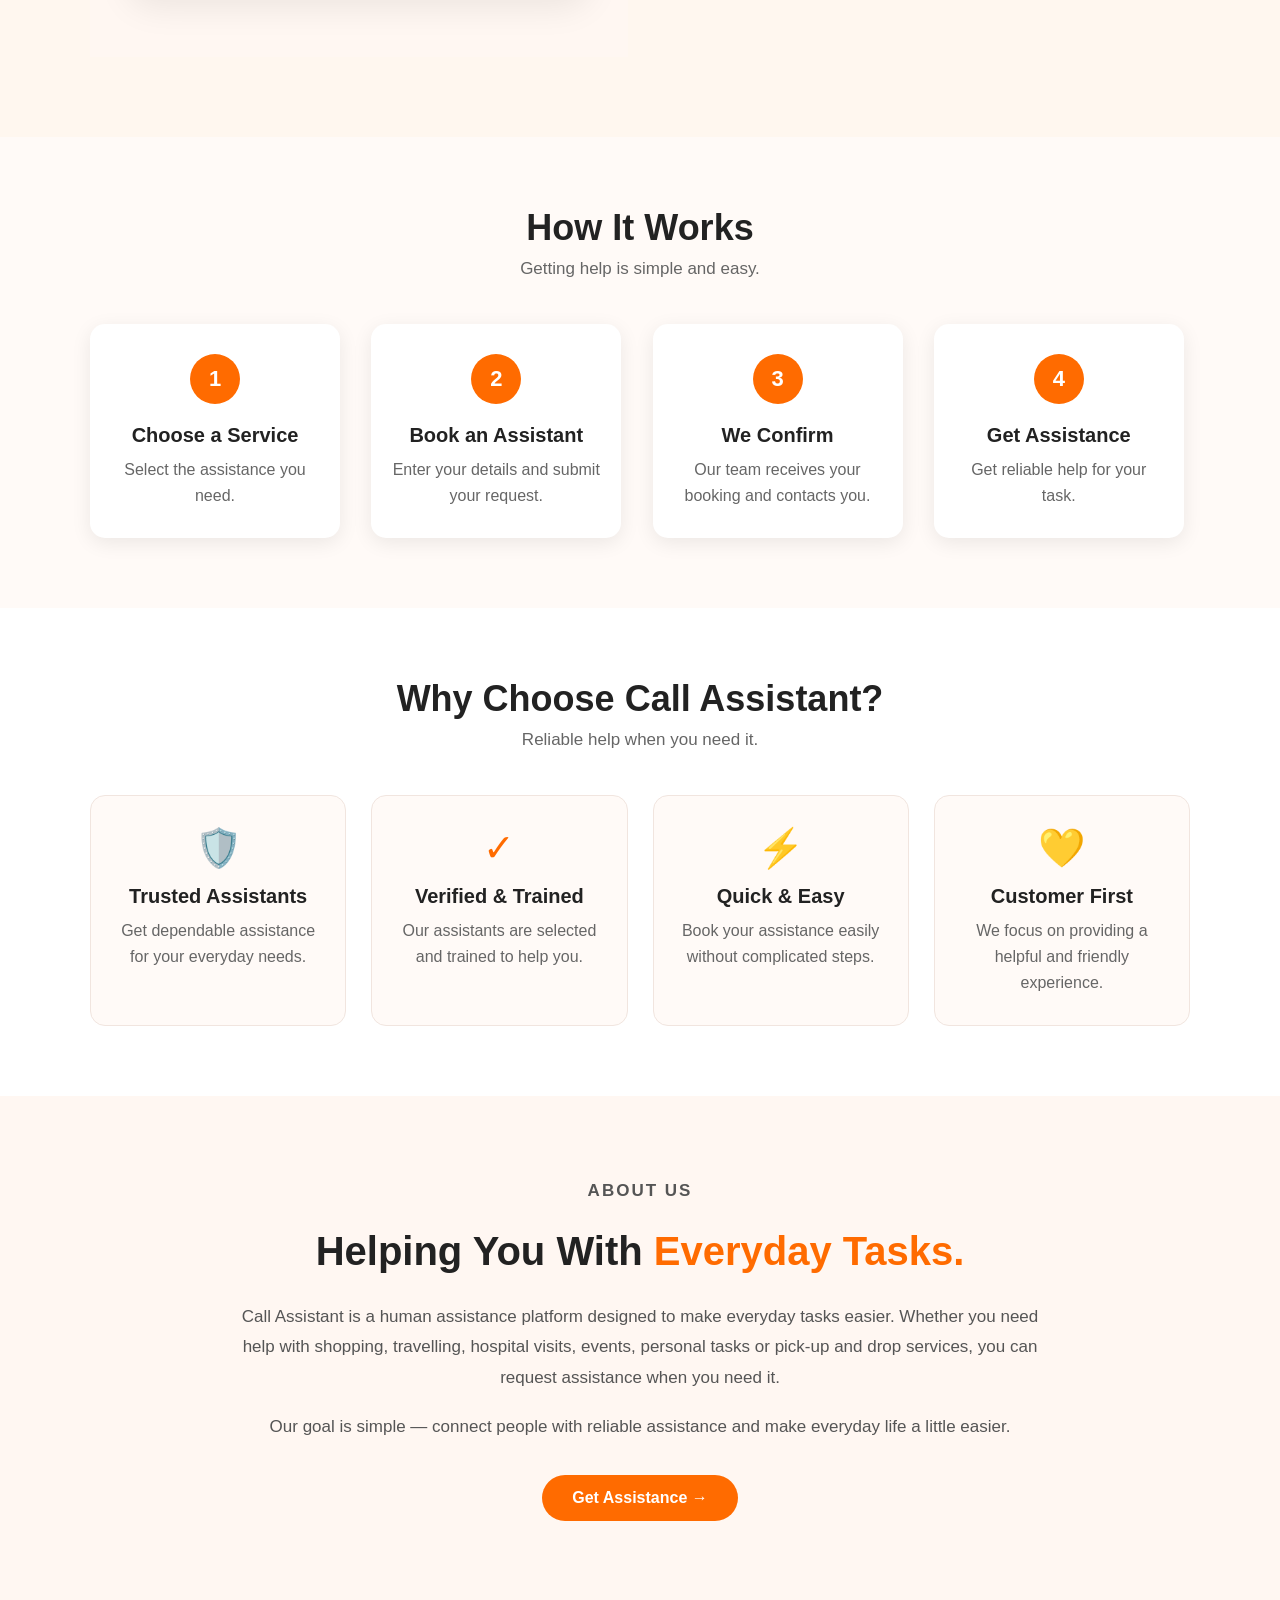
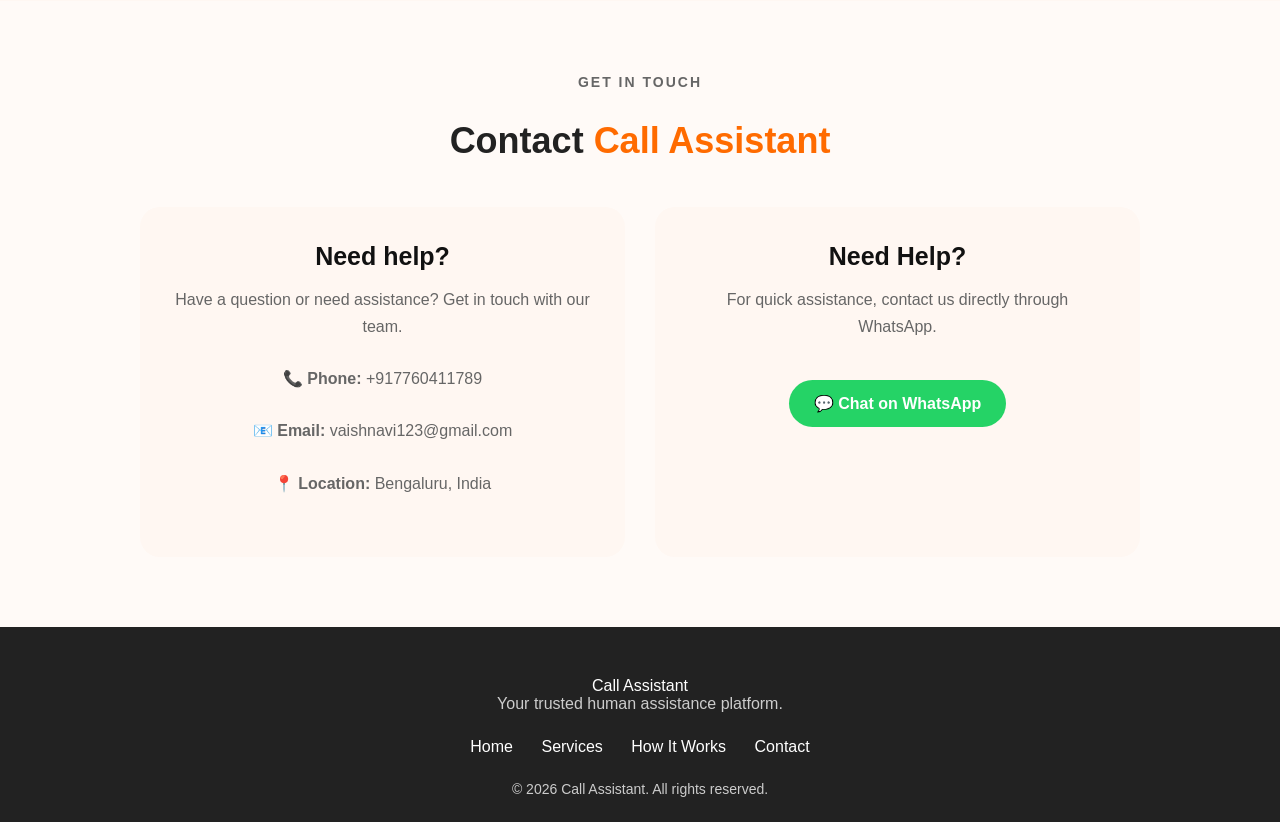
==== commit 1b149876: "Update index.html" ====
--- a/index.html
+++ b/index.html
@@ -26,6 +26,8 @@
      <a href="#services">Services</a>
      <a href="#booking">Book Now</a>
      <a href="#contact">Contact</a>
+    <a href="user-login.html">Login</a>
+    <a href="register.html">Register</a>
 </nav>
       
 
@@ -382,4 +384,4 @@
 <script type="module" src="script.js"></script>
 
     </body>
-</html>+</html>
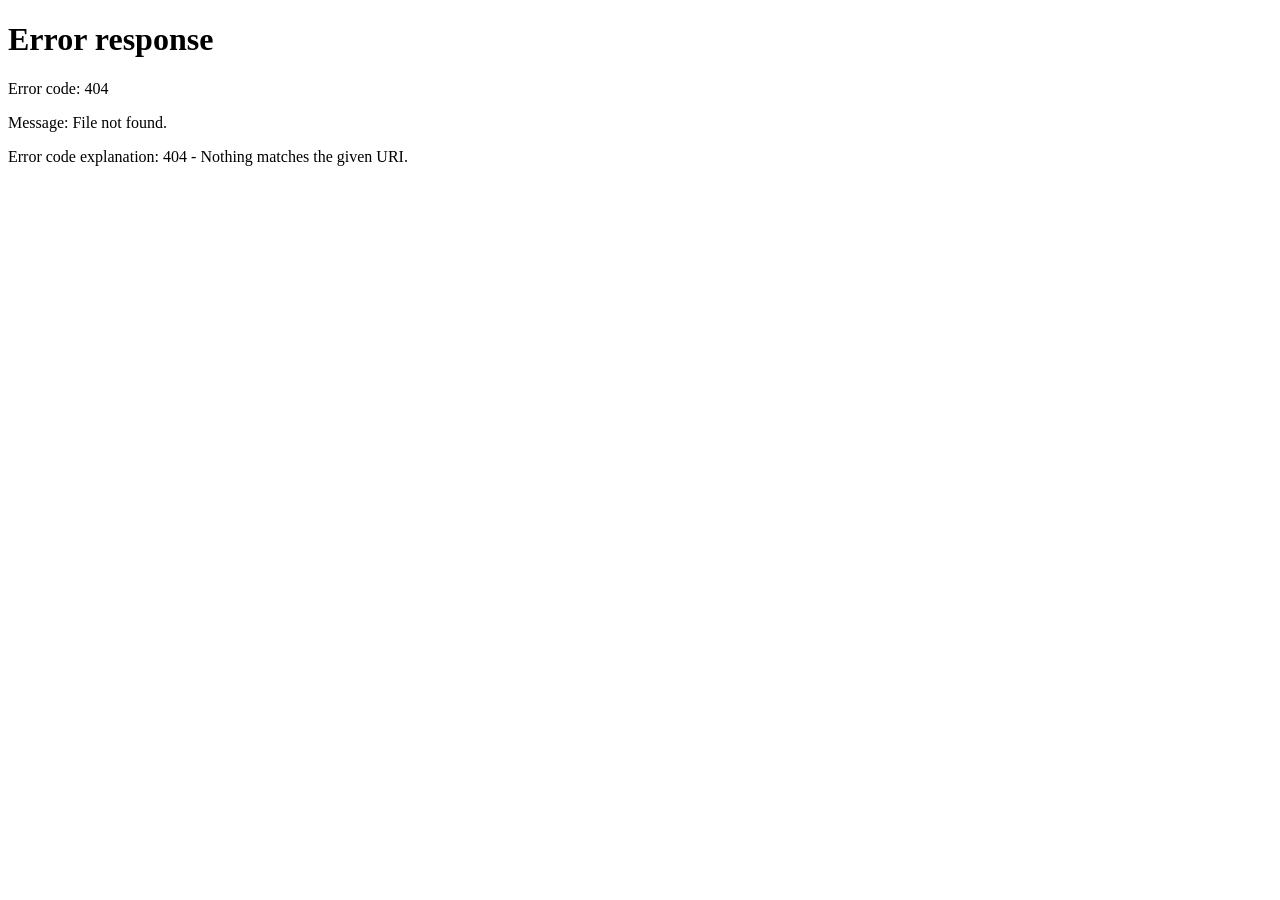
==== commit d5fb52b3: "Update index.html" ====
--- a/index.html
+++ b/index.html
@@ -1,387 +1,507 @@
 <!DOCTYPE html>
-<html lang="en">
-
+<script>
+    const adminToken = localStorage.getItem("adminToken");
+
+    if (!adminToken) {
+        window.location.href = "admin-login.html";
+    }
+</script>
+<html>
 <head>
-    <meta charset="UTF-8">
-    <meta name="viewport" content="width=device-width, initial-scale=1.0">
-
-    <title>Call Assistant - Human Assistance</title>
-
-    <link rel="stylesheet" href="style.css">
+    <title>Call Assistant - Admin Dashboard</title>
+    <div id="stats" style="
+    display: flex;
+    flex-wrap: wrap;
+    justify-content: center;
+    gap: 15px;
+    margin: 25px 0;
+">
+
+    <div class="stat-card">
+        📋<br>
+        <strong id="totalBookings">0</strong>
+        <br>
+        Total Bookings
+    </div>
+
+    <div class="stat-card">
+        👥<br>
+        <strong id="totalUsers">0</strong>
+        <br>
+        Total Users
+    </div>
+
+    <div class="stat-card">
+        🟡<br>
+        <strong id="pendingBookings">0</strong>
+        <br>
+        Pending
+    </div>
+
+    <div class="stat-card">
+        🟢<br>
+        <strong id="acceptedBookings">0</strong>
+        <br>
+        Accepted
+    </div>
+
+    <div class="stat-card">
+        🔵<br>
+        <strong id="completedBookings">0</strong>
+        <br>
+        Completed
+    </div>
+
+</div>
+    <style>
+        body {
+            font-family: Arial, sans-serif;
+            margin: 0;
+            padding: 20px;
+            background: #f5f5f5;
+        }
+
+        h1 {
+            text-align: center;
+        }
+
+        table {
+            width: 100%;
+            border-collapse: collapse;
+            background: white;
+            margin-top: 25px;
+        }
+
+        th, td {
+            border: 1px solid #ddd;
+            padding: 12px;
+            text-align: left;
+        }
+
+        th {
+            background: #ff6b00;
+            color: white;
+        }
+
+        tr:nth-child(even) {
+            background: #f9f9f9;
+        }
+
+        #message {
+            text-align: center;
+            margin-top: 20px;
+            font-size: 18px;
+        }
+      .stat-card {
+    width: 150px;
+    padding: 20px;
+    background: white;
+    border-radius: 12px;
+    text-align: center;
+    font-size: 16px;
+    box-shadow: 0 4px 12px rgba(0,0,0,0.12);
+}
+
+.stat-card strong {
+    font-size: 28px;
+    color: #ff6b00;
+}
+    </style>
 </head>
+
 <body>
 
-    <!-- Header -->
-    <header class="header">
-
-        <div class="logo">
-            <img src="logo.png.jpeg" alt="Call Assistant Logo">
-        </div>
-
-        <button class="menu-button" id="menuButton">☰</button>
-
-    </header>
-<nav class="mobile-menu" id="mobileMenu">
-     <a href="#">Home</a>
-     <a href="#services">Services</a>
-     <a href="#booking">Book Now</a>
-     <a href="#contact">Contact</a>
-    <a href="user-login.html">Login</a>
-    <a href="register.html">Register</a>
-</nav>
-      
-
-    <!-- Homepage -->
-    <main id="home">
-
-        <section class="hero">
-
-            <h1>
-                Your On-Demand<br>
-                <span>Human Assistance</span><br>
-                Platform.
-            </h1>
-
-            <div class="hero-line"></div>
-
-            <p>
-                Need a helping hand?
-                Book a trusted assistant and get
-                hassle-free help for everyday tasks.
-            </p>
-
-            <a href="#booking" class="book-btn">
-                Book Now<span> →</span>
-            </a>
-       </section>
-
-
-        <!-- Features -->
-        <section class="features">
-
-            <div class="feature">
-                <div class="icon">👤</div>
-                <h3>Trusted<br>Assistants</h3>
-            </div>
-
-            <div class="feature">
-                <div class="icon">🛡️</div>
-                <h3>Verified &<br>Trained</h3>
-            </div>
-
-            <div class="feature">
-                <div class="icon">♡</div>
-                <h3>Safe &<br>Reliable</h3>
-            </div>
-
-        </section>
-<!-- SERVICES -->
-
-        <section class="services" id="services">
-
-            <div class="section-title">
-                <p>WHAT WE CAN HELP WITH</p>
-                <h2>Our <span>Services</span></h2>
-            </div>
-            <div class="service-container">
-
-    <div class="service-card">
-        <div class="service-icon">🛒</div>
-        <h3>Shopping Assistance</h3>
-        <p>Get help with shopping, collecting items and everyday purchases.</p>
-        <a href="#booking">Book Now →</a>
-    </div>
-
-    <div class="service-card">
-        <div class="service-icon">🚆</div>
-        <h3>Railway Station & Airport Assistance</h3>
-        <p>Get assistance with travel-related tasks at railway stations and airports.</p>
-        <a href="#booking">Book Now →</a>
-    </div>
-
-    <div class="service-card">
-        <div class="service-icon">🏥</div>
-        <h3>Hospital & Doctor Visit Assistance</h3>
-        <p>Get support when you need assistance during hospital or doctor visits.</p>
-        <a href="#booking">Book Now →</a>
-    </div>
-
-    <div class="service-card">
-        <div class="service-icon">🚶</div>
-        <h3>Personal Assistance</h3>
-        <p>Get help with everyday personal tasks when you need an extra hand.</p>
-        <a href="#booking">Book Now →</a>
-    </div>
-
-    <div class="service-card">
-        <div class="service-icon">👨‍👩‍👧‍👦</div>
-        <h3>Family Assistance</h3>
-        <p>Reliable assistance for everyday needs involving your family.</p>
-        <a href="#booking">Book Now →</a>
-    </div>
-
-    <div class="service-card">
-        <div class="service-icon">💍</div>
-        <h3>Wedding & Event Assistance</h3>
-        <p>Get extra helping hands for weddings, celebrations and events.</p>
-        <a href="#booking">Book Now →</a>
-    </div>
-
-    <div class="service-card">
-        <div class="service-icon">📷</div>
-        <h3>Photography Assistance</h3>
-        <p>Get assistance with photography-related tasks for your events.</p>
-        <a href="#booking">Book Now →</a>
-    </div>
-
-    <div class="service-card">
-        <div class="service-icon">📦</div>
-        <h3>Pick Up & Drop</h3>
-        <p>Get help with collecting and delivering everyday items.</p>
-        <a href="#booking">Book Now →</a>
-    </div>
-  
-    <!-- BOOKING SECTION -->
-
-<section class="booking" id="booking">
-
-    <div class="section-title">
-        <p>NEED HELP?</p>
-        <h2>Book an <span>Assistant</span></h2>
-    </div>
-
-    <div class="booking-box">
-
-        <form id="bookingForm">
-  
-            <label>Your Name</label>
-            <input type="text" id="name" placeholder="Enter your name">
-
-            <label>Phone Number</label>
-            <input type="tel" id="phone"  placeholder="Enter your phone number">
-
-            <label>Select Service</label>
-            <select id="service">
-                <option>Select a service</option>
-                <option>Shopping Assistance</option>
-                <option>Railway Station & Airport Assistance</option>
-                <option>Hospital & Doctor Visit Assistance</option>
-                <option>Personal Assistance</option>
-                <option>Family Assistance</option>
-                <option>Wedding & Event Assistance</option>
-                <option>Photography Assistance</option>
-                <option>Pick Up & Drop</option>
-            </select>
-
-            <label>Date</label>
-            <input type="date" id="date">
-
-            <label>Location</label>
-            <input type="text" id="location" placeholder="Enter your location">
-
-            <label>Tell us what you need</label>
-            <textarea id="request"
-                placeholder="Describe the assistance you need">
-            </textarea>
-
-            <button type="submit">
-                Request Assistant →
-            </button>
-
-        </form>
-    </div>
-
-</section>
-
+    <h1>📋 Call Assistant - Admin Dashboard</h1>
+     <button onclick="logout()" style="
+    display: block;
+    margin: 15px auto;
+    padding: 10px 20px;
+    background: #ff6b00;
+    color: white;
+    border: none;
+    border-radius: 6px;
+    cursor: pointer;
+">
+    🚪 Logout
+</button>
+
+    <div id="message">Loading bookings...</div>
+<input
+    type="text"
+    id="searchBooking"
+    placeholder="🔎 Search by name, phone, service or location"
+    style="
+        width: 90%;
+        max-width: 500px;
+        padding: 12px;
+        margin: 15px auto;
+        display: block;
+        border: 1px solid #ccc;
+        border-radius: 6px;
+        font-size: 16px;
+    "
+>
+     <div
+     style="overflow-x:auto;">
+    <table id="bookingTable">
+        <thead>
+            <tr>
+                <th>ID</th>
+                <th>Name</th>
+                <th>Phone</th>
+                <th>Service</th>
+                <th>Date</th>
+                <th>Location</th>
+                <th>Request</th>
+                <th>status</th>
+                <th>Action</th>
+           </tr>
+        </thead>
+
+        <tbody id="bookingBody">
+        </tbody>
+    </table>
 </div>
-  </section>
-<!-- How It Works -->
-<section class="how-it-works">
-
-    <h2>How It Works</h2>
-
-    <p class="section-subtitle">
-        Getting help is simple and easy.
-    </p>
-
-    <div class="steps">
-
-        <div class="step">
-            <div class="step-number">1</div>
-            <h3>Choose a Service</h3>
-            <p>Select the assistance you need.</p>
-        </div>
-
-        <div class="step">
-            <div class="step-number">2</div>
-            <h3>Book an Assistant</h3>
-            <p>Enter your details and submit your request.</p>
-        </div>
-
-        <div class="step">
-            <div class="step-number">3</div>
-            <h3>We Confirm</h3>
-            <p>Our team receives your booking and contacts you.</p>
-        </div>
-
-        <div class="step">
-            <div class="step-number">4</div>
-            <h3>Get Assistance</h3>
-            <p>Get reliable help for your task.</p>
-        </div>
-
-    </div>
-
-</section>
-<!-- Why Choose Us -->
-<section class="why-us">
-
-    <h2>Why Choose Call Assistant?</h2>
-
-    <p class="why-subtitle">
-        Reliable help when you need it.
-    </p>
-
-    <div class="why-cards">
-
-        <div class="why-card">
-            <div class="why-icon">🛡️</div>
-            <h3>Trusted Assistants</h3>
-            <p>Get dependable assistance for your everyday needs.</p>
-        </div>
-
-        <div class="why-card">
-            <div class="why-icon">✓</div>
-            <h3>Verified & Trained</h3>
-            <p>Our assistants are selected and trained to help you.</p>
-        </div>
-
-        <div class="why-card">
-            <div class="why-icon">⚡</div>
-            <h3>Quick & Easy</h3>
-            <p>Book your assistance easily without complicated steps.</p>
-        </div>
-
-        <div class="why-card">
-            <div class="why-icon">💛</div>
-            <h3>Customer First</h3>
-            <p>We focus on providing a helpful and friendly experience.</p>
-        </div>
-
-    </div>
-
-</section>
-<!-- ABOUT CALL ASSISTANT -->
-
-<section class="about">
-
-    <div class="about-content">
-
-        <p class="about-label">ABOUT US</p>
-
-        <h2>
-            Helping You With
-            <span>Everyday Tasks.</span>
-        </h2>
-
-        <p>
-            Call Assistant is a human assistance platform designed
-            to make everyday tasks easier. Whether you need help
-            with shopping, travelling, hospital visits, events,
-            personal tasks or pick-up and drop services, you can
-            request assistance when you need it.
-        </p>
-
-        <p>
-            Our goal is simple — connect people with reliable
-            assistance and make everyday life a little easier.
-        </p>
-
-        <a href="#booking" class="about-btn">
-            Get Assistance →
-        </a>
-
-    </div>
-
-</section>
-<!-- CONTACT -->
-
-<section class="contact" id="contact">
-
-    <div class="section-title">
-        <p>GET IN TOUCH</p>
-        <h2>Contact <span>Call Assistant</span></h2>
-    </div>
-
-    <div class="contact-container">
-
-        <div class="contact-info">
-
-            <h3>Need help?</h3>
-
-            <p>
-                Have a question or need assistance?
-                Get in touch with our team.
-            </p>
-
-            <p>📞 <strong>Phone:</strong> +917760411789</p>
-
-            <p>📧 <strong>Email:</strong> vaishnavi123@gmail.com</p>
-
-            <p>📍 <strong>Location:</strong> Bengaluru, India</p>
-
-        </div>
-
-        <div class="contact-message">
-
-            <h3>Need Help?</h3>
-
-            <p>
-                For quick assistance, contact us directly
-                through WhatsApp.
-            </p>
-
-            <a href="https://wa.me/917760411789" class="whatsapp-btn" target="_blank">
-                💬 Chat on WhatsApp
-            </a>
-
-        </div>
-
-    </div>
-
-</section>
-<!-- FOOTER -->
-
-<footer class="footer">
-
-    <div class="footer-content">
-        <span>Call</span> Assistant
-    </div>
-
-    <p>
-        Your trusted human assistance platform.
-    </p>
-
-    <div class="footer-links">
-        <a href="#">Home</a>
-        <a href="#">Services</a>
-        <a href="#">How It Works</a>
-        <a href="#">Contact</a>
-    </div>
-        <p class="copyright">
-        © 2026 Call Assistant. All rights reserved.
-    </p>
+<h2 style="text-align:center; margin-top:40px;">
+    👥 Registered Users
+</h2>
+<input
+    type="text"
+    id="searchUsers"
+    placeholder="🔎 Search users by name, email or phone"
+    style="
+        width: 90%;
+        max-width: 500px;
+        padding: 12px;
+        margin: 15px auto;
+        display: block;
+        border: 1px solid #ccc;
+        border-radius: 6px;
+        font-size: 16px;
+    "
+>
+
+<div id="userMessage" style="text-align:center;">
+    Loading users...
 </div>
 
-</footer>
-    </main>
-
-
-    <!-- WhatsApp button -->
-    <a href="https://wa.me/917760411789" class="whatsapp"target="_blank">
-    <img src="whatsapp.jpeg"width="32px" height="32px">
-    </a>
-<script type="module" src="script.js"></script>
-
-    </body>
+<div style="overflow-x:auto;">
+    <table id="userTable">
+        <thead>
+            <tr>
+                <th>ID</th>
+                <th>Name</th>
+                <th>Email</th>
+                <th>Phone</th>
+            </tr>
+        </thead>
+
+        <tbody id="userBody">
+        </tbody>
+    </table>
+</div>
+    <script>
+      function logout() {
+    localStorage.removeItem("adminToken");
+    window.location.href = "admin-login.html";
+}
+
+        fetch("https://call-assistant-backend.onrender.com/bookings", {
+    headers: {
+        "Authorization": "Bearer " + localStorage.getItem("adminToken")
+    }
+})
+            .then(response => response.json())
+            .then(data => {
+
+                const tableBody = document.getElementById("bookingBody");
+                const message = document.getElementById("message");
+
+                if (data.success) {
+
+                    message.innerText = "";
+
+                    data.bookings.forEach(booking => {
+
+                        const row = document.createElement("tr");
+
+                        row.innerHTML = `
+                            <td>${booking.id}</td>
+                            <td>${booking.name}</td>
+                            <td>${booking.phone}</td>
+                            <td>${booking.service}</td>
+                            <td>${booking.date}</td>
+                            <td>${booking.location}</td>
+                            <td>${booking.request}</td>
+                            <td>
+    <select onchange="updateStatus(${booking.id}, this.value)">
+
+        <option value="Pending" ${booking.status === "Pending" ? "selected" : ""}>🟡 Pending</option>
+        <option value="Accepted" ${booking.status === "Accepted" ? "selected" : ""}>🟢 Accepted</option>
+        <option value="Completed" ${booking.status === "Completed" ? "selected" : ""}>🔵 Completed</option>
+
+    </select>
+</td>
+<td>
+    <button onclick="deleteBooking(${booking.id})"
+        style="
+            background: #dc3545;
+            color: white;
+            border: none;
+            padding: 7px 10px;
+            border-radius: 5px;
+            cursor: pointer;
+        ">
+        🗑️ Delete
+    </button>
+</td>
+                        `;
+
+                        tableBody.appendChild(row);
+                    });
+
+                } else {
+                    message.innerText = "Unable to load bookings.";
+                }
+
+            })
+            .catch(error => {
+
+                console.error(error);
+
+                document.getElementById("message").innerText =
+                    "Error connecting to server.";
+
+            });
+const searchBox = document.getElementById("searchBooking");
+
+searchBox.addEventListener("input", function () {
+
+    const searchText = searchBox.value.toLowerCase();
+    const rows = document.querySelectorAll("#bookingBody tr");
+
+    rows.forEach(row => {
+
+        const rowText = row.innerText.toLowerCase();
+
+        if (rowText.includes(searchText)) {
+            row.style.display = "";
+        } else {
+            row.style.display = "none";
+        }
+
+    });
+
+});
+async function updateStatus(id, status) {
+
+    const token = localStorage.getItem("adminToken");
+
+    try {
+
+        const response = await fetch(
+            "https://call-assistant-backend.onrender.com/bookings/" + id + "/status",
+            {
+                method: "PUT",
+                headers: {
+                    "Content-Type": "application/json",
+                    "Authorization": "Bearer " + token
+                },
+                body: JSON.stringify({
+                    status: status
+                })
+            }
+        );
+
+        const data = await response.json();
+
+        if (!data.success) {
+            alert("Status update failed.");
+        }
+
+    } catch (error) {
+
+        console.error(error);
+        alert("Status update failed.");
+
+    }
+}
+
+async function deleteBooking(id) {
+
+    const confirmDelete = confirm(
+        "Are you sure you want to delete this booking?"
+    );
+
+    if (!confirmDelete) {
+        return;
+    }
+
+    const token = localStorage.getItem("adminToken");
+
+    try {
+
+        const response = await fetch(
+            "https://call-assistant-backend.onrender.com/bookings/" + id,
+            {
+                method: "DELETE",
+                headers: {
+                    "Authorization": "Bearer " + token
+                }
+            }
+        );
+
+        const data = await response.json();
+
+        if (data.success) {
+            alert("Booking deleted successfully!");
+            location.reload();
+        } else {
+            alert("Delete failed.");
+        }
+
+    } catch (error) {
+
+        console.error(error);
+        alert("Delete failed.");
+
+    }
+}
+// LOAD REGISTERED USERS
+
+fetch("https://call-assistant-backend.onrender.com/users", {
+    headers: {
+        "Authorization": "Bearer " + localStorage.getItem("adminToken")
+    }
+})
+.then(response => response.json())
+.then(data => {
+
+    const userBody = document.getElementById("userBody");
+    const userMessage = document.getElementById("userMessage");
+
+    if (data.success) {
+
+        userMessage.innerText = "";
+
+        data.users.forEach(user => {
+
+            const row = document.createElement("tr");
+
+            row.innerHTML = `
+                <td>${user.id}</td>
+                <td>${user.name}</td>
+                <td>${user.email}</td>
+                <td>${user.phone}</td>
+            `;
+
+            userBody.appendChild(row);
+        });
+
+    } else {
+
+        userMessage.innerText = "Unable to load users.";
+
+    }
+
+})
+.catch(error => {
+
+    console.error(error);
+
+    document.getElementById("userMessage").innerText =
+        "Error connecting to server.";
+
+});
+// SEARCH REGISTERED USERS
+
+const userSearchBox = document.getElementById("searchUsers");
+
+userSearchBox.addEventListener("input", function () {
+
+    const searchText = userSearchBox.value.toLowerCase();
+
+    const rows = document.querySelectorAll("#userBody tr");
+
+    rows.forEach(row => {
+
+        const rowText = row.innerText.toLowerCase();
+
+        if (rowText.includes(searchText)) {
+            row.style.display = "";
+        } else {
+            row.style.display = "none";
+        }
+
+    });
+
+});
+// UPDATE DASHBOARD STATISTICS
+
+async function loadStatistics() {
+
+    const token = localStorage.getItem("adminToken");
+
+    try {
+
+        // Get bookings
+        const bookingResponse = await fetch(
+            "https://call-assistant-backend.onrender.com/bookings",
+            {
+                headers: {
+                    "Authorization": "Bearer " + token
+                }
+            }
+        );
+
+        const bookingData = await bookingResponse.json();
+
+        if (bookingData.success) {
+
+            const bookings = bookingData.bookings;
+
+            document.getElementById("totalBookings").innerText =
+                bookings.length;
+
+            document.getElementById("pendingBookings").innerText =
+                bookings.filter(b => b.status === "Pending").length;
+
+            document.getElementById("acceptedBookings").innerText =
+                bookings.filter(b => b.status === "Accepted").length;
+
+            document.getElementById("completedBookings").innerText =
+                bookings.filter(b => b.status === "Completed").length;
+        }
+
+
+        // Get users
+        const userResponse = await fetch(
+            "https://call-assistant-backend.onrender.com/users",
+            {
+                headers: {
+                    "Authorization": "Bearer " + token
+                }
+            }
+        );
+
+        const userData = await userResponse.json();
+
+        if (userData.success) {
+
+            document.getElementById("totalUsers").innerText =
+                userData.users.length;
+
+        }
+
+    } catch (error) {
+
+        console.error("Statistics error:", error);
+
+    }
+}
+
+loadStatistics();
+    </script>
+
+</body>
 </html>
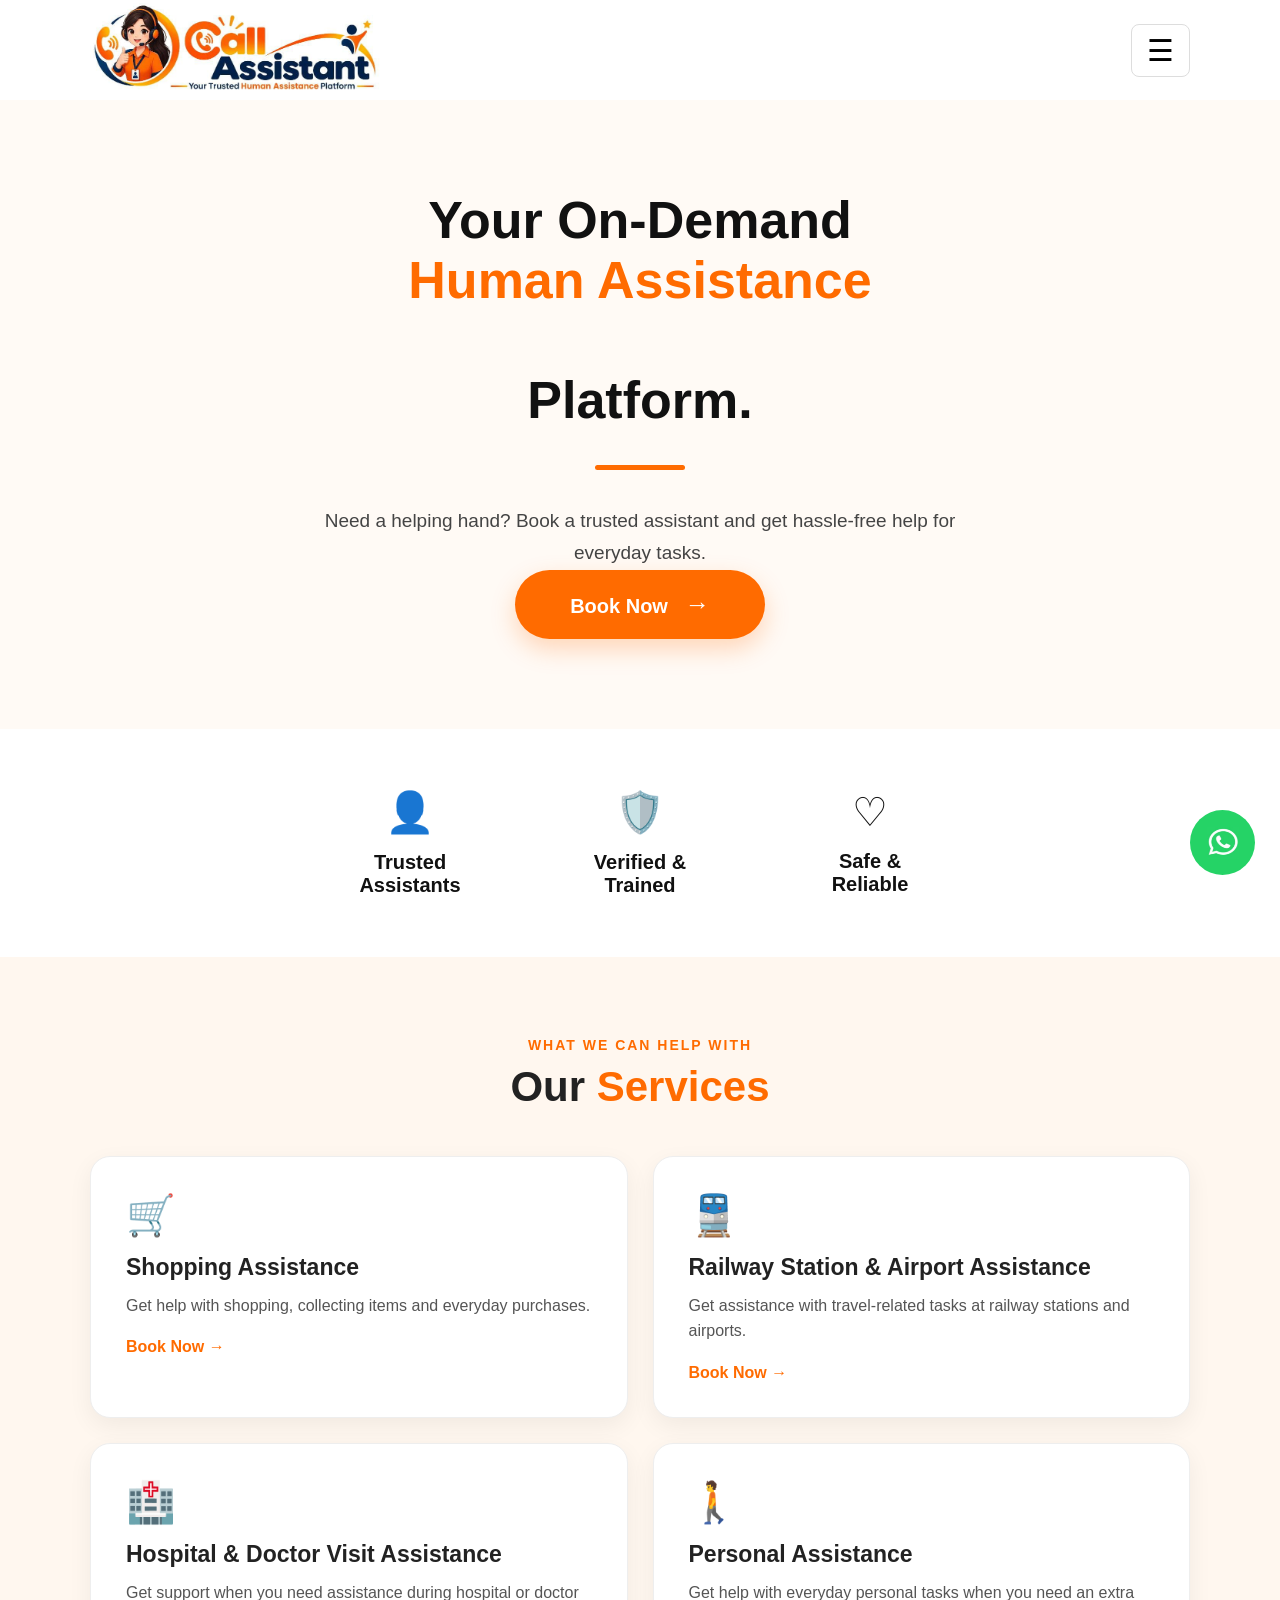
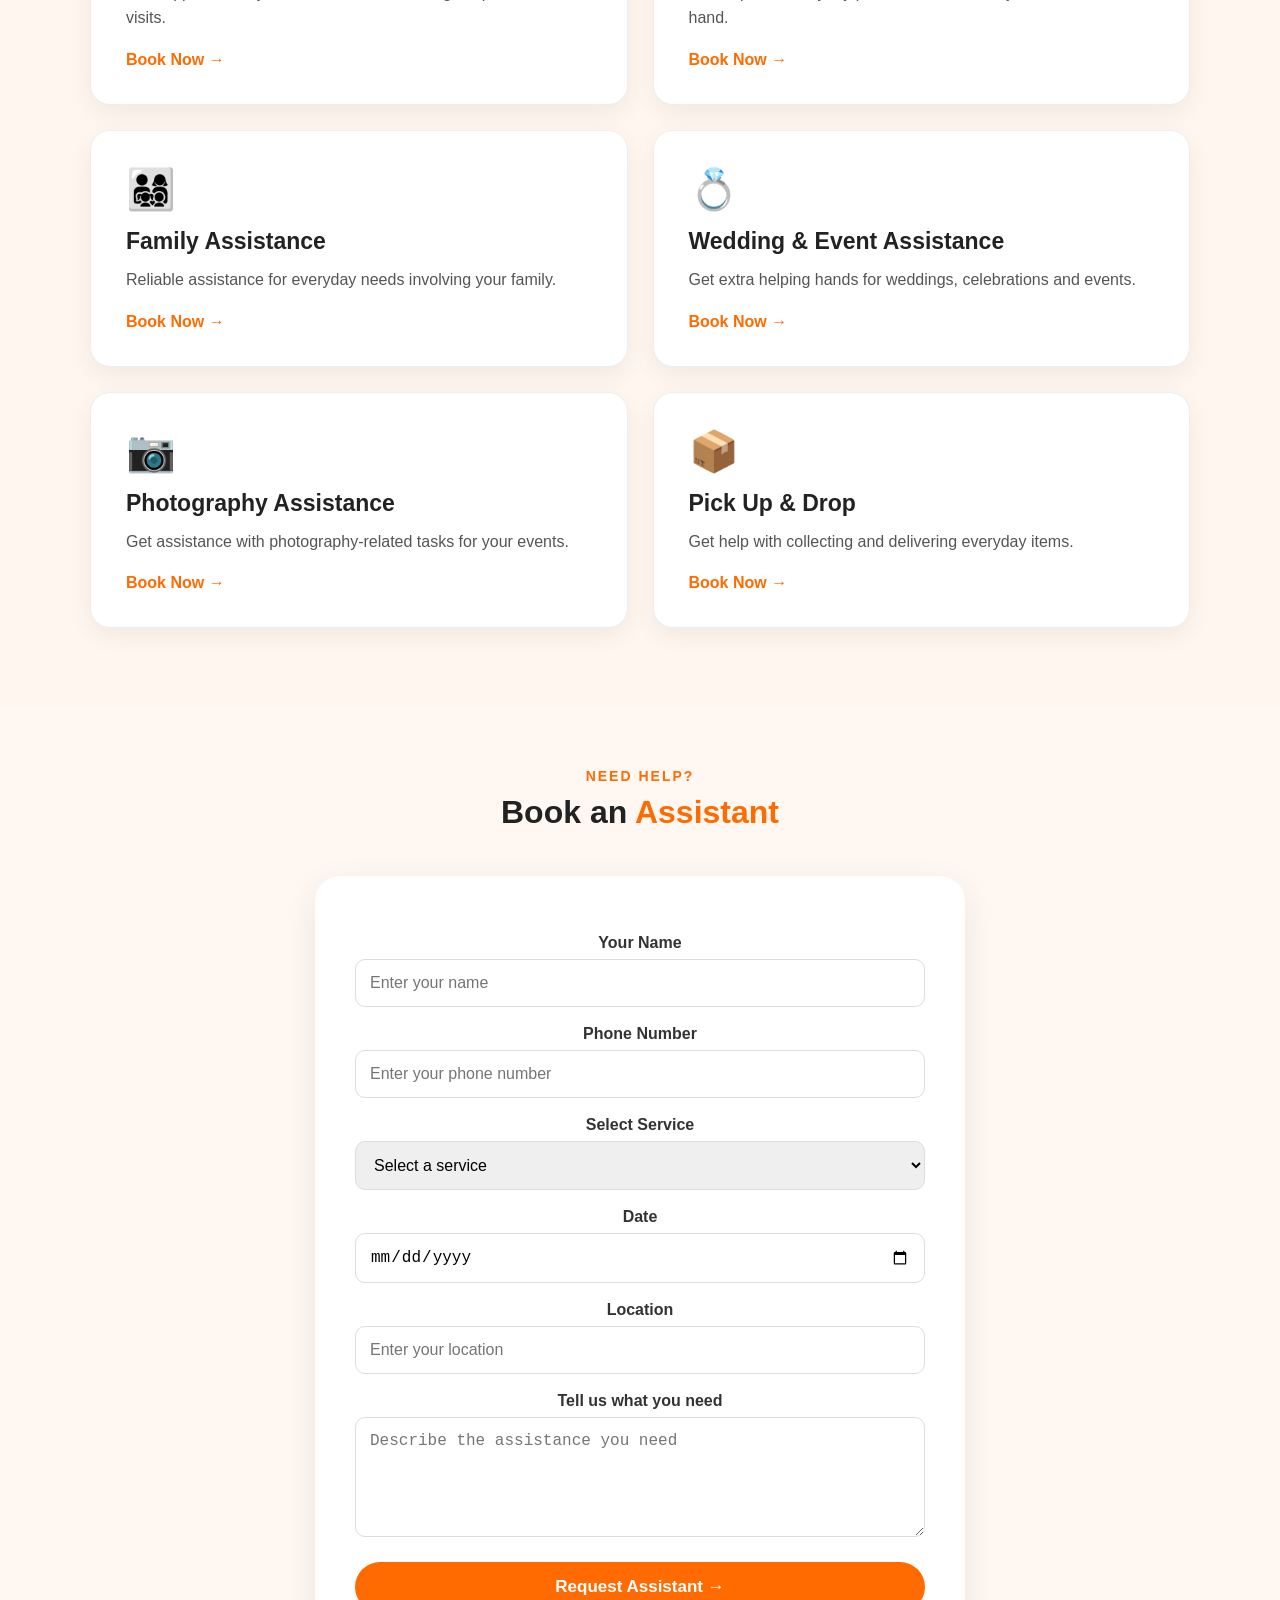
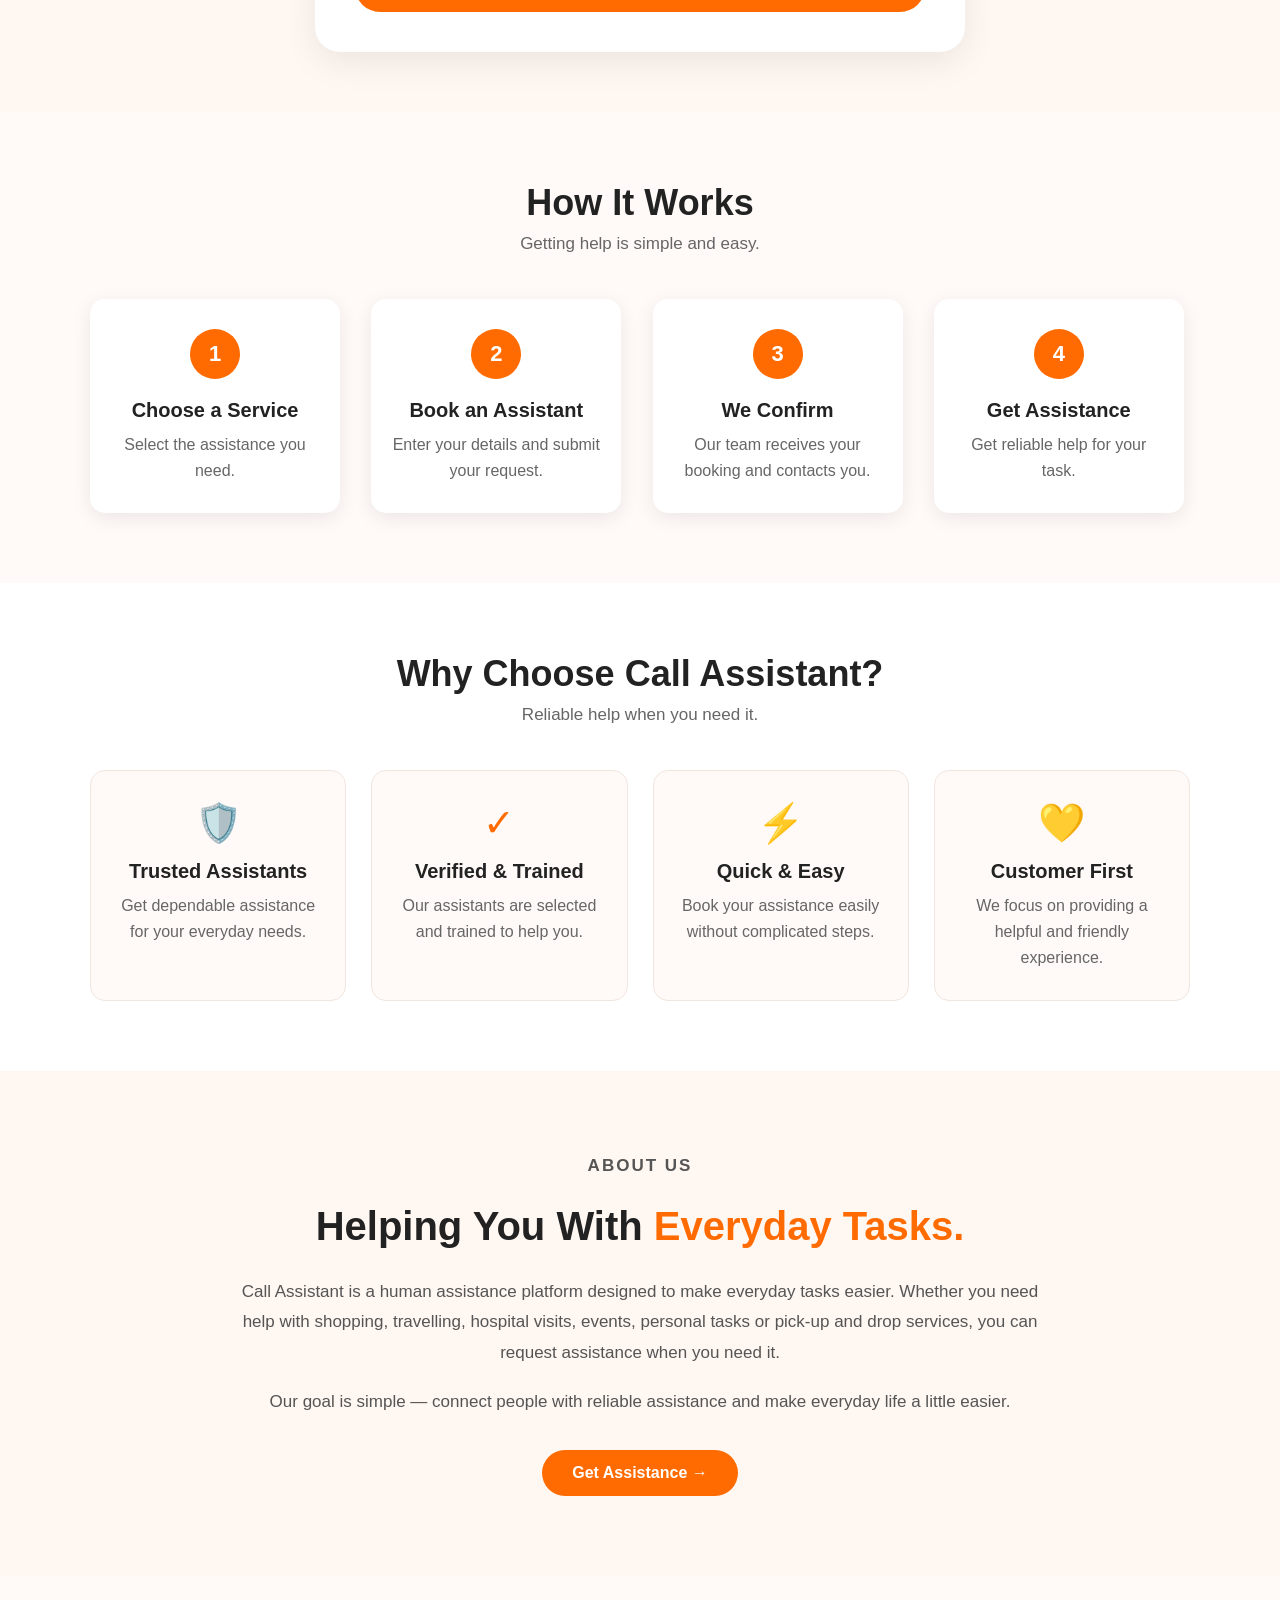
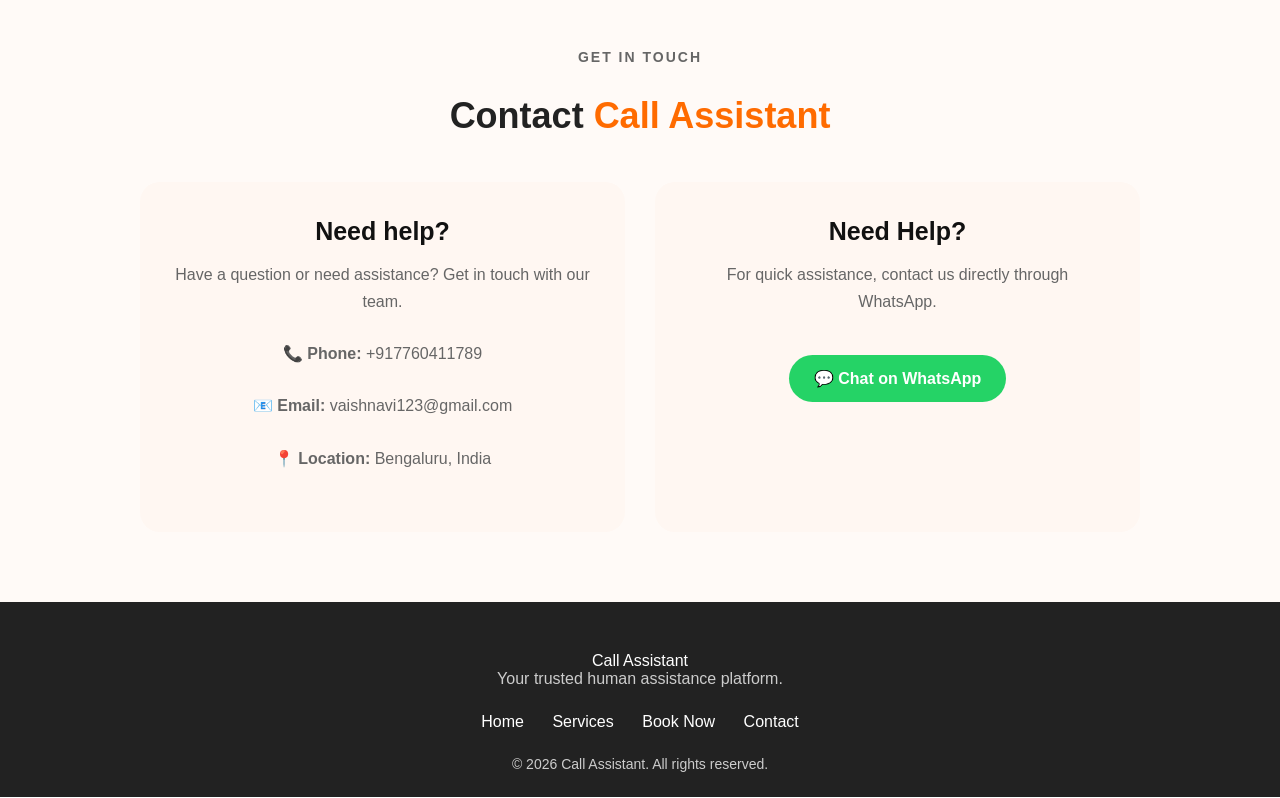
==== commit b546f530: "Update index.html" ====
--- a/index.html
+++ b/index.html
@@ -1,507 +1,495 @@
 <!DOCTYPE html>
-<script>
-    const adminToken = localStorage.getItem("adminToken");
-
-    if (!adminToken) {
-        window.location.href = "admin-login.html";
-    }
-</script>
-<html>
+<html lang="en">
+
 <head>
-    <title>Call Assistant - Admin Dashboard</title>
-    <div id="stats" style="
-    display: flex;
-    flex-wrap: wrap;
-    justify-content: center;
-    gap: 15px;
-    margin: 25px 0;
-">
-
-    <div class="stat-card">
-        📋<br>
-        <strong id="totalBookings">0</strong>
-        <br>
-        Total Bookings
-    </div>
-
-    <div class="stat-card">
-        👥<br>
-        <strong id="totalUsers">0</strong>
-        <br>
-        Total Users
-    </div>
-
-    <div class="stat-card">
-        🟡<br>
-        <strong id="pendingBookings">0</strong>
-        <br>
-        Pending
-    </div>
-
-    <div class="stat-card">
-        🟢<br>
-        <strong id="acceptedBookings">0</strong>
-        <br>
-        Accepted
-    </div>
-
-    <div class="stat-card">
-        🔵<br>
-        <strong id="completedBookings">0</strong>
-        <br>
-        Completed
-    </div>
-
-</div>
-    <style>
-        body {
-            font-family: Arial, sans-serif;
-            margin: 0;
-            padding: 20px;
-            background: #f5f5f5;
-        }
-
-        h1 {
-            text-align: center;
-        }
-
-        table {
-            width: 100%;
-            border-collapse: collapse;
-            background: white;
-            margin-top: 25px;
-        }
-
-        th, td {
-            border: 1px solid #ddd;
-            padding: 12px;
-            text-align: left;
-        }
-
-        th {
-            background: #ff6b00;
-            color: white;
-        }
-
-        tr:nth-child(even) {
-            background: #f9f9f9;
-        }
-
-        #message {
-            text-align: center;
-            margin-top: 20px;
-            font-size: 18px;
-        }
-      .stat-card {
-    width: 150px;
-    padding: 20px;
-    background: white;
-    border-radius: 12px;
-    text-align: center;
-    font-size: 16px;
-    box-shadow: 0 4px 12px rgba(0,0,0,0.12);
-}
-
-.stat-card strong {
-    font-size: 28px;
-    color: #ff6b00;
-}
-    </style>
+    <meta charset="UTF-8">
+    <meta name="viewport" content="width=device-width, initial-scale=1.0">
+
+    <title>Call Assistant - Human Assistance</title>
+
+    <link rel="stylesheet" href="style.css">
 </head>
 
 <body>
 
-    <h1>📋 Call Assistant - Admin Dashboard</h1>
-     <button onclick="logout()" style="
-    display: block;
-    margin: 15px auto;
-    padding: 10px 20px;
-    background: #ff6b00;
-    color: white;
-    border: none;
-    border-radius: 6px;
-    cursor: pointer;
-">
-    🚪 Logout
-</button>
-
-    <div id="message">Loading bookings...</div>
-<input
-    type="text"
-    id="searchBooking"
-    placeholder="🔎 Search by name, phone, service or location"
-    style="
-        width: 90%;
-        max-width: 500px;
-        padding: 12px;
-        margin: 15px auto;
-        display: block;
-        border: 1px solid #ccc;
-        border-radius: 6px;
-        font-size: 16px;
-    "
->
-     <div
-     style="overflow-x:auto;">
-    <table id="bookingTable">
-        <thead>
-            <tr>
-                <th>ID</th>
-                <th>Name</th>
-                <th>Phone</th>
-                <th>Service</th>
-                <th>Date</th>
-                <th>Location</th>
-                <th>Request</th>
-                <th>status</th>
-                <th>Action</th>
-           </tr>
-        </thead>
-
-        <tbody id="bookingBody">
-        </tbody>
-    </table>
-</div>
-<h2 style="text-align:center; margin-top:40px;">
-    👥 Registered Users
-</h2>
-<input
-    type="text"
-    id="searchUsers"
-    placeholder="🔎 Search users by name, email or phone"
-    style="
-        width: 90%;
-        max-width: 500px;
-        padding: 12px;
-        margin: 15px auto;
-        display: block;
-        border: 1px solid #ccc;
-        border-radius: 6px;
-        font-size: 16px;
-    "
->
-
-<div id="userMessage" style="text-align:center;">
-    Loading users...
-</div>
-
-<div style="overflow-x:auto;">
-    <table id="userTable">
-        <thead>
-            <tr>
-                <th>ID</th>
-                <th>Name</th>
-                <th>Email</th>
-                <th>Phone</th>
-            </tr>
-        </thead>
-
-        <tbody id="userBody">
-        </tbody>
-    </table>
-</div>
-    <script>
-      function logout() {
-    localStorage.removeItem("adminToken");
-    window.location.href = "admin-login.html";
-}
-
-        fetch("https://call-assistant-backend.onrender.com/bookings", {
-    headers: {
-        "Authorization": "Bearer " + localStorage.getItem("adminToken")
-    }
-})
-            .then(response => response.json())
-            .then(data => {
-
-                const tableBody = document.getElementById("bookingBody");
-                const message = document.getElementById("message");
-
-                if (data.success) {
-
-                    message.innerText = "";
-
-                    data.bookings.forEach(booking => {
-
-                        const row = document.createElement("tr");
-
-                        row.innerHTML = `
-                            <td>${booking.id}</td>
-                            <td>${booking.name}</td>
-                            <td>${booking.phone}</td>
-                            <td>${booking.service}</td>
-                            <td>${booking.date}</td>
-                            <td>${booking.location}</td>
-                            <td>${booking.request}</td>
-                            <td>
-    <select onchange="updateStatus(${booking.id}, this.value)">
-
-        <option value="Pending" ${booking.status === "Pending" ? "selected" : ""}>🟡 Pending</option>
-        <option value="Accepted" ${booking.status === "Accepted" ? "selected" : ""}>🟢 Accepted</option>
-        <option value="Completed" ${booking.status === "Completed" ? "selected" : ""}>🔵 Completed</option>
-
-    </select>
-</td>
-<td>
-    <button onclick="deleteBooking(${booking.id})"
-        style="
-            background: #dc3545;
-            color: white;
-            border: none;
-            padding: 7px 10px;
-            border-radius: 5px;
-            cursor: pointer;
-        ">
-        🗑️ Delete
-    </button>
-</td>
-                        `;
-
-                        tableBody.appendChild(row);
-                    });
-
-                } else {
-                    message.innerText = "Unable to load bookings.";
-                }
-
-            })
-            .catch(error => {
-
-                console.error(error);
-
-                document.getElementById("message").innerText =
-                    "Error connecting to server.";
-
-            });
-const searchBox = document.getElementById("searchBooking");
-
-searchBox.addEventListener("input", function () {
-
-    const searchText = searchBox.value.toLowerCase();
-    const rows = document.querySelectorAll("#bookingBody tr");
-
-    rows.forEach(row => {
-
-        const rowText = row.innerText.toLowerCase();
-
-        if (rowText.includes(searchText)) {
-            row.style.display = "";
-        } else {
-            row.style.display = "none";
-        }
-
-    });
-
-});
-async function updateStatus(id, status) {
-
-    const token = localStorage.getItem("adminToken");
-
-    try {
-
-        const response = await fetch(
-            "https://call-assistant-backend.onrender.com/bookings/" + id + "/status",
-            {
-                method: "PUT",
-                headers: {
-                    "Content-Type": "application/json",
-                    "Authorization": "Bearer " + token
-                },
-                body: JSON.stringify({
-                    status: status
-                })
-            }
-        );
-
-        const data = await response.json();
-
-        if (!data.success) {
-            alert("Status update failed.");
-        }
-
-    } catch (error) {
-
-        console.error(error);
-        alert("Status update failed.");
-
-    }
-}
-
-async function deleteBooking(id) {
-
-    const confirmDelete = confirm(
-        "Are you sure you want to delete this booking?"
-    );
-
-    if (!confirmDelete) {
-        return;
-    }
-
-    const token = localStorage.getItem("adminToken");
-
-    try {
-
-        const response = await fetch(
-            "https://call-assistant-backend.onrender.com/bookings/" + id,
-            {
-                method: "DELETE",
-                headers: {
-                    "Authorization": "Bearer " + token
-                }
-            }
-        );
-
-        const data = await response.json();
-
-        if (data.success) {
-            alert("Booking deleted successfully!");
-            location.reload();
-        } else {
-            alert("Delete failed.");
-        }
-
-    } catch (error) {
-
-        console.error(error);
-        alert("Delete failed.");
-
-    }
-}
-// LOAD REGISTERED USERS
-
-fetch("https://call-assistant-backend.onrender.com/users", {
-    headers: {
-        "Authorization": "Bearer " + localStorage.getItem("adminToken")
-    }
-})
-.then(response => response.json())
-.then(data => {
-
-    const userBody = document.getElementById("userBody");
-    const userMessage = document.getElementById("userMessage");
-
-    if (data.success) {
-
-        userMessage.innerText = "";
-
-        data.users.forEach(user => {
-
-            const row = document.createElement("tr");
-
-            row.innerHTML = `
-                <td>${user.id}</td>
-                <td>${user.name}</td>
-                <td>${user.email}</td>
-                <td>${user.phone}</td>
-            `;
-
-            userBody.appendChild(row);
-        });
-
-    } else {
-
-        userMessage.innerText = "Unable to load users.";
-
-    }
-
-})
-.catch(error => {
-
-    console.error(error);
-
-    document.getElementById("userMessage").innerText =
-        "Error connecting to server.";
-
-});
-// SEARCH REGISTERED USERS
-
-const userSearchBox = document.getElementById("searchUsers");
-
-userSearchBox.addEventListener("input", function () {
-
-    const searchText = userSearchBox.value.toLowerCase();
-
-    const rows = document.querySelectorAll("#userBody tr");
-
-    rows.forEach(row => {
-
-        const rowText = row.innerText.toLowerCase();
-
-        if (rowText.includes(searchText)) {
-            row.style.display = "";
-        } else {
-            row.style.display = "none";
-        }
-
-    });
-
-});
-// UPDATE DASHBOARD STATISTICS
-
-async function loadStatistics() {
-
-    const token = localStorage.getItem("adminToken");
-
-    try {
-
-        // Get bookings
-        const bookingResponse = await fetch(
-            "https://call-assistant-backend.onrender.com/bookings",
-            {
-                headers: {
-                    "Authorization": "Bearer " + token
-                }
-            }
-        );
-
-        const bookingData = await bookingResponse.json();
-
-        if (bookingData.success) {
-
-            const bookings = bookingData.bookings;
-
-            document.getElementById("totalBookings").innerText =
-                bookings.length;
-
-            document.getElementById("pendingBookings").innerText =
-                bookings.filter(b => b.status === "Pending").length;
-
-            document.getElementById("acceptedBookings").innerText =
-                bookings.filter(b => b.status === "Accepted").length;
-
-            document.getElementById("completedBookings").innerText =
-                bookings.filter(b => b.status === "Completed").length;
-        }
-
-
-        // Get users
-        const userResponse = await fetch(
-            "https://call-assistant-backend.onrender.com/users",
-            {
-                headers: {
-                    "Authorization": "Bearer " + token
-                }
-            }
-        );
-
-        const userData = await userResponse.json();
-
-        if (userData.success) {
-
-            document.getElementById("totalUsers").innerText =
-                userData.users.length;
-
-        }
-
-    } catch (error) {
-
-        console.error("Statistics error:", error);
-
-    }
-}
-
-loadStatistics();
-    </script>
+    <!-- HEADER -->
+    <header class="header">
+
+        <div class="logo">
+            <img src="logo.png.jpeg" alt="Call Assistant Logo">
+        </div>
+
+        <button class="menu-button" id="menuButton">☰</button>
+
+    </header>
+
+    <!-- MOBILE MENU -->
+    <nav class="mobile-menu" id="mobileMenu">
+        <a href="#">Home</a>
+        <a href="#services">Services</a>
+        <a href="#booking">Book Now</a>
+        <a href="#contact">Contact</a>
+        <a href="user-login.html">Login</a>
+        <a href="register.html">Register</a>
+    </nav>
+
+    <!-- HOMEPAGE -->
+    <main id="home">
+
+        <!-- HERO -->
+        <section class="hero">
+
+            <h1>
+                Your On-Demand<br>
+                <span>Human Assistance</span><br>
+                Platform.
+            </h1>
+
+            <div class="hero-line"></div>
+
+            <p>
+                Need a helping hand?
+                Book a trusted assistant and get
+                hassle-free help for everyday tasks.
+            </p>
+
+            <a href="#booking" class="book-btn">
+                Book Now<span> →</span>
+            </a>
+
+        </section>
+
+
+        <!-- FEATURES -->
+        <section class="features">
+
+            <div class="feature">
+                <div class="icon">👤</div>
+                <h3>Trusted<br>Assistants</h3>
+            </div>
+
+            <div class="feature">
+                <div class="icon">🛡️</div>
+                <h3>Verified &<br>Trained</h3>
+            </div>
+
+            <div class="feature">
+                <div class="icon">♡</div>
+                <h3>Safe &<br>Reliable</h3>
+            </div>
+
+        </section>
+
+
+        <!-- SERVICES -->
+        <section class="services" id="services">
+
+            <div class="section-title">
+                <p>WHAT WE CAN HELP WITH</p>
+                <h2>Our <span>Services</span></h2>
+            </div>
+
+            <div class="service-container">
+
+                <div class="service-card">
+                    <div class="service-icon">🛒</div>
+                    <h3>Shopping Assistance</h3>
+                    <p>
+                        Get help with shopping, collecting items
+                        and everyday purchases.
+                    </p>
+                    <a href="#booking">Book Now →</a>
+                </div>
+
+                <div class="service-card">
+                    <div class="service-icon">🚆</div>
+                    <h3>Railway Station & Airport Assistance</h3>
+                    <p>
+                        Get assistance with travel-related tasks
+                        at railway stations and airports.
+                    </p>
+                    <a href="#booking">Book Now →</a>
+                </div>
+
+                <div class="service-card">
+                    <div class="service-icon">🏥</div>
+                    <h3>Hospital & Doctor Visit Assistance</h3>
+                    <p>
+                        Get support when you need assistance
+                        during hospital or doctor visits.
+                    </p>
+                    <a href="#booking">Book Now →</a>
+                </div>
+
+                <div class="service-card">
+                    <div class="service-icon">🚶</div>
+                    <h3>Personal Assistance</h3>
+                    <p>
+                        Get help with everyday personal tasks
+                        when you need an extra hand.
+                    </p>
+                    <a href="#booking">Book Now →</a>
+                </div>
+
+                <div class="service-card">
+                    <div class="service-icon">👨‍👩‍👧‍👦</div>
+                    <h3>Family Assistance</h3>
+                    <p>
+                        Reliable assistance for everyday needs
+                        involving your family.
+                    </p>
+                    <a href="#booking">Book Now →</a>
+                </div>
+
+                <div class="service-card">
+                    <div class="service-icon">💍</div>
+                    <h3>Wedding & Event Assistance</h3>
+                    <p>
+                        Get extra helping hands for weddings,
+                        celebrations and events.
+                    </p>
+                    <a href="#booking">Book Now →</a>
+                </div>
+
+                <div class="service-card">
+                    <div class="service-icon">📷</div>
+                    <h3>Photography Assistance</h3>
+                    <p>
+                        Get assistance with photography-related
+                        tasks for your events.
+                    </p>
+                    <a href="#booking">Book Now →</a>
+                </div>
+
+                <div class="service-card">
+                    <div class="service-icon">📦</div>
+                    <h3>Pick Up & Drop</h3>
+                    <p>
+                        Get help with collecting and delivering
+                        everyday items.
+                    </p>
+                    <a href="#booking">Book Now →</a>
+                </div>
+
+            </div>
+
+        </section>
+
+
+        <!-- BOOKING -->
+        <section class="booking" id="booking">
+
+            <div class="section-title">
+                <p>NEED HELP?</p>
+                <h2>Book an <span>Assistant</span></h2>
+            </div>
+
+            <div class="booking-box">
+
+                <form id="bookingForm">
+
+                    <label>Your Name</label>
+                    <input
+                        type="text"
+                        id="name"
+                        placeholder="Enter your name"
+                        required
+                    >
+
+                    <label>Phone Number</label>
+                    <input
+                        type="tel"
+                        id="phone"
+                        placeholder="Enter your phone number"
+                        required
+                    >
+
+                    <label>Select Service</label>
+
+                    <select id="service" required>
+                        <option value="">Select a service</option>
+                        <option>Shopping Assistance</option>
+                        <option>Railway Station & Airport Assistance</option>
+                        <option>Hospital & Doctor Visit Assistance</option>
+                        <option>Personal Assistance</option>
+                        <option>Family Assistance</option>
+                        <option>Wedding & Event Assistance</option>
+                        <option>Photography Assistance</option>
+                        <option>Pick Up & Drop</option>
+                    </select>
+
+                    <label>Date</label>
+
+                    <input
+                        type="date"
+                        id="date"
+                        required
+                    >
+
+                    <label>Location</label>
+
+                    <input
+                        type="text"
+                        id="location"
+                        placeholder="Enter your location"
+                        required
+                    >
+
+                    <label>Tell us what you need</label>
+
+                    <textarea
+                        id="request"
+                        placeholder="Describe the assistance you need"
+                    ></textarea>
+
+                    <button type="submit">
+                        Request Assistant →
+                    </button>
+
+                </form>
+
+            </div>
+
+        </section>
+
+
+        <!-- HOW IT WORKS -->
+        <section class="how-it-works">
+
+            <h2>How It Works</h2>
+
+            <p class="section-subtitle">
+                Getting help is simple and easy.
+            </p>
+
+            <div class="steps">
+
+                <div class="step">
+                    <div class="step-number">1</div>
+                    <h3>Choose a Service</h3>
+                    <p>Select the assistance you need.</p>
+                </div>
+
+                <div class="step">
+                    <div class="step-number">2</div>
+                    <h3>Book an Assistant</h3>
+                    <p>
+                        Enter your details and submit your request.
+                    </p>
+                </div>
+
+                <div class="step">
+                    <div class="step-number">3</div>
+                    <h3>We Confirm</h3>
+                    <p>
+                        Our team receives your booking and
+                        contacts you.
+                    </p>
+                </div>
+
+                <div class="step">
+                    <div class="step-number">4</div>
+                    <h3>Get Assistance</h3>
+                    <p>
+                        Get reliable help for your task.
+                    </p>
+                </div>
+
+            </div>
+
+        </section>
+
+
+        <!-- WHY CHOOSE US -->
+        <section class="why-us">
+
+            <h2>Why Choose Call Assistant?</h2>
+
+            <p class="why-subtitle">
+                Reliable help when you need it.
+            </p>
+
+            <div class="why-cards">
+
+                <div class="why-card">
+                    <div class="why-icon">🛡️</div>
+                    <h3>Trusted Assistants</h3>
+                    <p>
+                        Get dependable assistance for your
+                        everyday needs.
+                    </p>
+                </div>
+
+                <div class="why-card">
+                    <div class="why-icon">✓</div>
+                    <h3>Verified & Trained</h3>
+                    <p>
+                        Our assistants are selected and trained
+                        to help you.
+                    </p>
+                </div>
+
+                <div class="why-card">
+                    <div class="why-icon">⚡</div>
+                    <h3>Quick & Easy</h3>
+                    <p>
+                        Book your assistance easily without
+                        complicated steps.
+                    </p>
+                </div>
+
+                <div class="why-card">
+                    <div class="why-icon">💛</div>
+                    <h3>Customer First</h3>
+                    <p>
+                        We focus on providing a helpful and
+                        friendly experience.
+                    </p>
+                </div>
+
+            </div>
+
+        </section>
+
+
+        <!-- ABOUT -->
+        <section class="about">
+
+            <div class="about-content">
+
+                <p class="about-label">ABOUT US</p>
+
+                <h2>
+                    Helping You With
+                    <span>Everyday Tasks.</span>
+                </h2>
+
+                <p>
+                    Call Assistant is a human assistance platform
+                    designed to make everyday tasks easier.
+                    Whether you need help with shopping, travelling,
+                    hospital visits, events, personal tasks or
+                    pick-up and drop services, you can request
+                    assistance when you need it.
+                </p>
+
+                <p>
+                    Our goal is simple — connect people with reliable
+                    assistance and make everyday life a little easier.
+                </p>
+
+                <a href="#booking" class="about-btn">
+                    Get Assistance →
+                </a>
+
+            </div>
+
+        </section>
+
+
+        <!-- CONTACT -->
+        <section class="contact" id="contact">
+
+            <div class="section-title">
+                <p>GET IN TOUCH</p>
+                <h2>Contact <span>Call Assistant</span></h2>
+            </div>
+
+            <div class="contact-container">
+
+                <div class="contact-info">
+
+                    <h3>Need help?</h3>
+
+                    <p>
+                        Have a question or need assistance?
+                        Get in touch with our team.
+                    </p>
+
+                    <p>
+                        📞 <strong>Phone:</strong> +917760411789
+                    </p>
+
+                    <p>
+                        📧 <strong>Email:</strong>
+                        vaishnavi123@gmail.com
+                    </p>
+
+                    <p>
+                        📍 <strong>Location:</strong>
+                        Bengaluru, India
+                    </p>
+
+                </div>
+
+                <div class="contact-message">
+
+                    <h3>Need Help?</h3>
+
+                    <p>
+                        For quick assistance, contact us directly
+                        through WhatsApp.
+                    </p>
+
+                    <a
+                        href="https://wa.me/917760411789"
+                        class="whatsapp-btn"
+                        target="_blank"
+                    >
+                        💬 Chat on WhatsApp
+                    </a>
+
+                </div>
+
+            </div>
+
+        </section>
+
+
+        <!-- FOOTER -->
+        <footer class="footer">
+
+            <div class="footer-content">
+                <span>Call</span> Assistant
+            </div>
+
+            <p>
+                Your trusted human assistance platform.
+            </p>
+
+            <div class="footer-links">
+                <a href="#">Home</a>
+                <a href="#services">Services</a>
+                <a href="#booking">Book Now</a>
+                <a href="#contact">Contact</a>
+            </div>
+
+            <p class="copyright">
+                © 2026 Call Assistant. All rights reserved.
+            </p>
+
+        </footer>
+
+    </main>
+
+
+    <!-- WHATSAPP BUTTON -->
+    <a
+        href="https://wa.me/917760411789"
+        class="whatsapp"
+        target="_blank"
+    >
+        <img
+            src="whatsapp.jpeg"
+            width="32"
+            height="32"
+            alt="WhatsApp"
+        >
+    </a>
+
+
+    <!-- JAVASCRIPT -->
+    <script src="script.js"></script>
 
 </body>
 </html>
--- a/style.css
+++ b/style.css
@@ -0,0 +1,1287 @@
+html{
+    scroll-behavior:smooth;
+}
+* {
+    margin: 0;
+    padding: 0;
+    box-sizing: border-box;
+}
+
+body {
+    font-family: Arial, sans-serif;
+    color: #111;
+    background: white;
+}
+
+
+/* HEADER */
+
+.header {
+    height: 100px;
+    display: flex;
+    align-items: center;
+    justify-content: space-between;
+    padding: 20px 7%;
+    background: white;
+}
+
+.logo {
+    display:flex;
+    align-items:center;
+}
+
+.logo img{
+     width:300px;
+     height:auto;
+     display:block;
+}
+
+.menu-button {
+    font-size: 30px;
+    background: white;
+    border: 1px solid #ddd;
+    border-radius: 8px;
+    padding: 8px 15px;
+}
+
+
+/* HERO */
+
+.hero {
+     min-height:520px;
+    text-align: center;
+    padding: 90px 7%;
+    background: #fffaf5;
+    display:flex;
+    flex-direction:column;
+    align-items:center;
+justify-content:center;
+}
+
+.hero h1 {
+    font-size: 52px;
+    line_height:1.1;
+margin:0;
+color:#111;
+font-weight:800;
+max-width:800px;
+}
+
+.hero h1 span {
+    color: #ff6b00;
+display:block;
+}
+
+.hero-line {
+    width: 90px;
+    height: 5px;
+    background: #ff6b00;
+    border-radius: 10px;
+    margin: 35px 0;
+}
+
+.hero p {
+    max-width: 700px;
+    margin-botton: 30px;
+    font-size: 19px;
+    line-height: 1.7;
+    color:#444;
+}
+
+.book-btn {
+display:inline-block;
+text-decoration:none;
+    padding: 20px 55px;
+    border-radius: 35px;
+    background: #ff6b00;
+    color: white;
+    box-shadow:0 10px 25px rgba(255,107,0,0.25);
+    font-size: 20px;
+    font-weight: bold;
+}
+.book-btn span{
+margin-left:10px;
+font-size:25px;
+}
+
+
+/* FEATURES */
+
+.features {
+    display: flex;
+    justify-content: center;
+    gap: 80px;
+    padding: 60px 20px;
+    text-align: center;
+}
+
+.feature {
+    min-width: 150px;
+}
+
+.icon {
+    font-size: 40px;
+    margin-bottom: 15px;
+}
+
+.feature h3 {
+    font-size: 20px;
+}
+
+
+/* WHATSAPP */
+
+.whatsapp {
+    position: fixed;
+    right: 25px;
+    bottom: 25px;
+
+    width: 65px;
+    height: 65px;
+
+    display: flex;
+    justify-content: center;
+    align-items: center;
+
+    border-radius: 50%;
+    background: #25D366;
+    color: white;
+
+    font-size: 30px;
+    text-decoration: none;
+}
+           
+/* SERVICES */
+
+.services {
+    padding: 80px 7%;
+    background: #fff7ef;
+}
+
+.section-title {
+    text-align: center;
+    margin-bottom: 45px;
+}
+
+.section-title p {
+    color: #ff6b00;
+    font-size: 14px;
+    font-weight: bold;
+    letter-spacing: 2px;
+}
+
+.section-title h2 {
+    font-size: 42px;
+    margin-top: 10px;
+    color: #222;
+}
+
+.section-title h2 span {
+    color: #ff6b00;
+}
+
+.service-container {
+    max-width: 1100px;
+    margin: auto;
+    display: grid;
+    grid-template-columns: repeat(2, 1fr);
+    gap: 25px;
+}
+
+.service-card {
+    background: #ffffff;
+    padding: 35px;
+    border-radius: 20px;
+    border: 1px solid #eeeeee;
+    box-shadow: 0 8px 25px rgba(0, 0, 0, 0.06);
+}
+
+.service-icon {
+    font-size: 40px;
+    margin-bottom: 15px;
+}
+
+.service-card h3 {
+    font-size: 23px;
+    color: #222;
+    margin-bottom: 12px;
+}
+
+.service-card p {
+    color: #555555;
+    line-height: 1.6;
+    margin-bottom: 20px;
+}
+
+.service-card a {
+    color: #ff6b00;
+    font-weight: bold;
+    text-decoration: none;
+}
+
+
+/* MOBILE */
+
+@media (max-width: 600px) {
+
+    .service-container {
+        grid-template-columns: 1fr;
+    }
+
+    .services {
+        padding: 60px 20px;
+    }
+
+    .section-title h2 {
+        font-size: 34px;
+    }
+
+}
+/* BOOKING SECTION */
+
+.booking {
+    padding: 80px 7%;
+    background: #fff7ef;
+}
+
+.booking-box {
+    max-width: 650px;
+    margin: auto;
+    background: white;
+    padding: 40px;
+    border-radius: 25px;
+    box-shadow: 0 10px 35px rgba(0, 0, 0, 0.08);
+}
+
+.booking-box form {
+    display: flex;
+    flex-direction: column;
+}
+
+.booking-box label {
+    margin-top: 18px;
+    margin-bottom: 7px;
+    font-weight: bold;
+    color: #333;
+}
+
+.booking-box input,
+.booking-box select,
+.booking-box textarea {
+    width: 100%;
+    padding: 14px;
+    border: 1px solid #ddd;
+    border-radius: 10px;
+    font-size: 16px;
+    box-sizing: border-box;
+}
+
+.booking-box textarea {
+    height: 120px;
+    resize: vertical;
+}
+
+.booking-box button {
+    margin-top: 25px;
+    padding: 15px;
+    border: none;
+    border-radius: 30px;
+    background: #ff6b00;
+    color: white;
+    font-size: 17px;
+    font-weight: bold;
+    cursor: pointer;
+}
+
+.booking-box button:hover {
+    background: #e85f00;
+}
+/* HOW IT WORKS */
+
+.how-it-works {
+    padding: 60px 7%;
+    text-align: center;
+    background: #fff7f2;
+}
+
+.how-it-works h2 {
+    font-size: 32px;
+    margin-bottom: 10px;
+    color: #222;
+}
+
+.section-subtitle {
+    color: #666;
+    margin-bottom: 40px;
+}
+
+.steps {
+    display: flex;
+    justify-content: center;
+    gap: 30px;
+    flex-wrap: wrap;
+}
+
+.step {
+    background: white;
+    padding: 30px 20px;
+    width: 250px;
+    border-radius: 15px;
+    box-shadow: 0 4px 15px rgba(0,0,0,0.08);
+}
+
+.step-number {
+    width: 45px;
+    height: 45px;
+    margin: 0 auto 15px;
+    background: #ff6b00;
+    color: white;
+    border-radius: 50%;
+    display: flex;
+    align-items: center;
+    justify-content: center;
+    font-size: 20px;
+    font-weight: bold;
+}
+
+.step h3 {
+color:#222;
+margin-bottom:10px;
+}
+.step p{
+color:#666;
+line-height:1.5;
+}
+
+
+.why-container {
+    display: flex;
+    justify-content: center;
+    gap: 25px;
+    flex-wrap: wrap;
+    margin-top: 35px;
+}
+
+.why-box {
+    width: 230px;
+    padding: 30px 20px;
+    border-radius: 15px;
+    background: #fff7f2;
+    border: 1px solid #eee;
+}
+
+.why-icon {
+    font-size: 30px;
+    color: #ff6b00;
+    margin-bottom: 15px;
+}
+
+.why-box h3 {
+    color: #222;
+    margin-bottom: 10px;
+}
+
+.why-box p {
+    color: #666;
+    line-height: 1.5;
+}s
+    color: #222;
+    margin-bottom: 10px;
+}
+
+.step p {
+    color: #666;
+    line-height: 1.5;
+}
+/* BOOKING SECTION */
+
+.booking {
+    padding: 60px 7%;
+    text-align: center;
+    background: #fff7f2;
+}
+
+.booking h2 {
+    font-size: 32px;
+    color: #222;
+    margin-bottom: 10px;
+}
+
+.booking > p {
+    color: #666;
+    margin-bottom: 30px;
+}
+
+.booking-form {
+    max-width: 550px;
+    margin: auto;
+    display: flex;
+    flex-direction: column;
+    gap: 15px;
+}
+
+.booking-form input,
+.booking-form select,
+.booking-form textarea {
+    width: 100%;
+    padding: 14px;
+    border: 1px solid #ddd;
+    border-radius: 8px;
+    font-size: 16px;
+    box-sizing: border-box;
+}
+
+.booking-form textarea {
+    height: 120px;
+    resize: vertical;
+}
+
+.booking-form button {
+    padding: 15px;
+    background: #ff6b00;
+    color: white;
+    border: none;
+    border-radius: 8px;
+    font-size: 17px;
+    font-weight: bold;
+    cursor: pointer;
+}
+
+.booking-form button:hover {
+    background: #e85d00;
+}
+/* CONTACT */
+
+.contact {
+    padding: 80px 7%;
+    background: white;
+}
+
+.contact-container {
+    max-width: 1000px;
+    margin: auto;
+    display: grid;
+    grid-template-columns: 1fr 1fr;
+    gap: 30px;
+}
+
+.contact-info,
+.contact-message {
+    padding: 35px;
+    border-radius: 20px;
+    background: #fff7f2;
+}
+
+.contact-info h3,
+.contact-message h3 {
+    font-size: 25px;
+    margin-bottom: 15px;
+}
+
+.contact-info p,
+.contact-message p {
+    color: #555;
+    line-height: 1.7;
+    margin-bottom: 15px;
+}
+
+.whatsapp-btn {
+    display: inline-block;
+    margin-top: 15px;
+    padding: 14px 25px;
+    background: #25d366;
+    color: white;
+    text-decoration: none;
+    border-radius: 30px;
+    font-weight: bold;
+}
+@media (max-width: 600px) {
+
+    .contact-container {
+        grid-template-columns: 1fr;
+    }
+
+}
+/* FOOTER */
+
+.footer {
+    padding: 50px 7% 25px;
+    text-align: center;
+    background: #222;
+    color: white;
+}
+
+.footer-logo {
+    font-size: 30px;
+    font-weight: bold;
+    margin-bottom: 10px;
+}
+
+.footer-logo span {
+    color: #ff6b00;
+}
+
+.footer > p {
+    color: #ccc;
+}
+
+.footer-links {
+    margin: 25px 0;
+}
+
+.footer-links a {
+    color: white;
+    text-decoration: none;
+    margin: 0 12px;
+}
+
+.footer-links a:hover {
+    color: #ff6b00;
+}
+
+.footer-line {
+    height: 1px;
+    background: #555;
+    margin: 25px 0;
+}
+
+.copyright {
+    font-size: 14px;
+    color: #aaa;
+}
+.book-button{
+    display:inline-block;
+    text-decoration:none;
+}
+/* MOBILE MENU */
+
+.mobile-menu {
+    display: none;
+    flex-direction: column;
+    background: white;
+    padding: 20px 7%;
+    box-shadow: 0 5px 15px rgba(0,0,0,0.1);
+}
+
+.mobile-menu a {
+    padding: 15px 0;
+    color: #222;
+    text-decoration: none;
+    font-weight: bold;
+    border-bottom: 1px solid #eee;
+}
+
+.mobile-menu a:hover {
+    color: #ff6b00;
+}
+
+.mobile-menu.active {
+    display: flex;
+}
+/* HOW IT WORKS */
+
+.how-it-works {
+    padding: 70px 7%;
+    text-align: center;
+    background: #fffaf7;
+}
+
+.how-it-works h2 {
+    font-size: 36px;
+    color: #222;
+    margin-bottom: 10px;
+}
+
+.section-subtitle {
+    color: #666;
+    font-size: 17px;
+    margin-bottom: 45px;
+}
+
+.steps {
+    display: grid;
+    grid-template-columns: repeat(4, 1fr);
+    gap: 25px;
+    max-width: 1100px;
+    margin: auto;
+}
+
+.step {
+    background: white;
+    padding: 30px 20px;
+    border-radius: 15px;
+    box-shadow: 0 5px 20px rgba(0, 0, 0, 0.08);
+}
+
+.step-number {
+    width: 50px;
+    height: 50px;
+    margin: 0 auto 20px;
+    border-radius: 50%;
+    background: #ff6b00;
+    color: white;
+    font-size: 22px;
+    font-weight: bold;
+    display: flex;
+    align-items: center;
+    justify-content: center;
+}
+
+.step h3 {
+    font-size: 20px;
+    color: #222;
+    margin-bottom: 10px;
+}
+
+.step p {
+    color: #666;
+    line-height: 1.6;
+}
+@media (max-width: 768px) {
+
+    .steps {
+        grid-template-columns: 1fr;
+        gap: 20px;
+    }
+
+    .how-it-works {
+        padding: 50px 6%;
+    }
+
+    .how-it-works h2 {
+        font-size: 30px;
+    }
+
+}
+/* WHY CHOOSE US */
+
+.why-us {
+    padding: 70px 7%;
+    text-align: center;
+    background: white;
+}
+
+.why-us h2 {
+    font-size: 36px;
+    color: #222;
+    margin-bottom: 10px;
+}
+
+.why-subtitle {
+    color: #666;
+    font-size: 17px;
+    margin-bottom: 45px;
+}
+
+.why-cards {
+    display: grid;
+    grid-template-columns: repeat(4, 1fr);
+    gap: 25px;
+    max-width: 1100px;
+    margin: auto;
+}
+
+.why-card {
+    padding: 30px 20px;
+    background: #fffaf7;
+    border-radius: 15px;
+    border: 1px solid #f1e5df;
+    transition: 0.3s;
+}
+
+.why-card:hover {
+    transform: translateY(-5px);
+    box-shadow: 0 8px 20px rgba(0, 0, 0, 0.08);
+}
+
+.why-icon {
+    font-size: 38px;
+    color: #ff6b00;
+    margin-bottom: 15px;
+}
+
+.why-card h3 {
+    font-size: 20px;
+    color: #222;
+    margin-bottom: 10px;
+}
+
+.why-card p {
+    color: #666;
+    line-height: 1.6;
+}
+
+/* MOBILE */
+
+@media (max-width: 768px) {
+
+    .why-cards {
+        grid-template-columns: 1fr;
+        gap: 20px;
+    }
+
+    .why-us {
+        padding: 50px 6%;
+    }
+
+    .why-us h2 {
+        font-size: 30px;
+    }
+}
+/* WHY CHOOSE US */
+
+.why-us {
+    padding: 70px 7%;
+    text-align: center;
+    background: white;
+}
+
+.why-us h2 {
+    font-size: 36px;
+    color: #222;
+    margin-bottom: 10px;
+}
+
+.why-subtitle {
+    color: #666;
+    font-size: 17px;
+    margin-bottom: 45px;
+}
+
+.why-cards {
+    display: grid;
+    grid-template-columns: repeat(4, 1fr);
+    gap: 25px;
+    max-width: 1100px;
+    margin: auto;
+}
+
+.why-card {
+    padding: 30px 20px;
+    background: #fffaf7;
+    border-radius: 15px;
+    border: 1px solid #f1e5df;
+    transition: 0.3s;
+}
+
+.why-card:hover {
+    transform: translateY(-5px);
+    box-shadow: 0 8px 20px rgba(0, 0, 0, 0.08);
+}
+
+.why-icon {
+    font-size: 38px;
+    color: #ff6b00;
+    margin-bottom: 15px;
+}
+
+.why-card h3 {
+    font-size: 20px;
+    color: #222;
+    margin-bottom: 10px;
+}
+
+.why-card p {
+    color: #666;
+    line-height: 1.6;
+}
+
+/* MOBILE */
+
+@media (max-width: 768px) {
+
+    .why-cards {
+        grid-template-columns: 1fr;
+        gap: 20px;
+    }
+
+    .why-us {
+        padding: 50px 6%;
+    }
+
+    .why-us h2 {
+        font-size: 30px;
+    }
+}
+/* FIX ABOUT SECTION */
+
+.about {
+    width: 100%;
+    box-sizing: border-box;
+    padding: 80px 7%;
+    background: #fff7f2;
+}
+
+.about-content {
+    max-width: 850px;
+    margin: 0 auto;
+    text-align: center;
+}
+
+.about-label {
+    color: #ff6b00 !important;
+    font-size: 14px !important;
+    font-weight: bold;
+    letter-spacing: 2px;
+    margin-bottom: 12px;
+}
+
+.about h2 {
+    font-size: 40px !important;
+    color: #222 !important;
+    line-height: 1.3;
+    margin: 10px 0 25px;
+}
+
+.about h2 span {
+    color: #ff6b00 !important;
+}
+
+.about-content p {
+    color: #555 !important;
+    font-size: 17px !important;
+    line-height: 1.8 !important;
+    margin: 0 auto 18px;
+    max-width: 800px;
+}
+
+.about-btn {
+    display: inline-block;
+    margin-top: 15px;
+    padding: 14px 30px;
+    background: #ff6b00 !important;
+    color: white !important;
+    text-decoration: none;
+    border-radius: 30px;
+    font-weight: bold;
+}
+
+/* Mobile */
+@media (max-width: 768px) {
+
+    .about {
+        padding: 60px 6%;
+    }
+
+    .about h2 {
+        font-size: 30px !important;
+    }
+
+    .about-content p {
+        font-size: 16px !important;
+    }
+}
+/* FIX ABOUT SECTION */
+
+.about {
+    width: 100%;
+    box-sizing: border-box;
+    padding: 80px 7%;
+    background: #fff7f2;
+}
+
+.about-content {
+    max-width: 850px;
+    margin: 0 auto;
+    text-align: center;
+}
+
+.about-label {
+    color: #ff6b00 !important;
+    font-size: 14px !important;
+    font-weight: bold;
+    letter-spacing: 2px;
+    margin-bottom: 12px;
+}
+
+.about h2 {
+    font-size: 40px !important;
+    color: #222 !important;
+    line-height: 1.3;
+    margin: 10px 0 25px;
+}
+
+.about h2 span {
+    color: #ff6b00 !important;
+}
+
+.about-content p {
+    color: #555 !important;
+    font-size: 17px !important;
+    line-height: 1.8 !important;
+    margin: 0 auto 18px;
+    max-width: 800px;
+}
+
+.about-btn {
+    display: inline-block;
+    margin-top: 15px;
+    padding: 14px 30px;
+    background: #ff6b00 !important;
+    color: white !important;
+    text-decoration: none;
+    border-radius: 30px;
+    font-weight: bold;
+}
+
+/* Mobile */
+@media (max-width: 768px) {
+
+    .about {
+        padding: 60px 6%;
+    }
+
+    .about h2 {
+        font-size: 30px !important;
+    }
+
+    .about-content p {
+        font-size: 16px !important;
+    }
+}
+/* CONTACT SECTION */
+
+.contact {
+    text-align: center;
+    padding: 70px 20px;
+    background: #fffaf7;
+}
+
+.contact .section-label {
+    color: #ff6b00;
+    font-weight: bold;
+    letter-spacing: 2px;
+    margin-bottom: 10px;
+}
+
+.contact h2 {
+    font-size: 36px;
+    margin: 10px 0 20px;
+    color: #222;
+}
+
+.contact h2 span {
+    color: #ff6b00;
+}
+
+.contact p:not(.section-label) {
+    max-width: 600px;
+    margin: 0 auto 25px;
+    color: #666;
+    line-height: 1.7;
+}
+
+.contact-button {
+    display: inline-block;
+    background: #ff6b00;
+    color: white;
+    padding: 14px 30px;
+    border-radius: 8px;
+    text-decoration: none;
+    font-weight: bold;
+}
+
+.mobile-menu {
+    display: none;
+    flex-direction: column;
+    background: white;
+    padding: 20px 7%;
+    box-shadow: 0 5px 15px rgba(0,0,0,0.1);
+}
+.mobile-menu a{
+padding:15px 0;
+color:#222;
+text-decoration:none;
+font-weight:bold;
+border-bottom:1px solid #eee;
+}
+.mobile-menu.active{
+display:flex;
+}
+/* FINAL MOBILE RESPONSIVE */
+
+@media (max-width: 768px) {
+
+    /* HEADER */
+    .header {
+        height: 80px;
+        padding: 12px 5%;
+    }
+
+    .logo img {
+        width: 180px;
+    }
+
+    .menu-button {
+        font-size: 24px;
+        padding: 6px 11px;
+    }
+
+    /* HERO */
+    .hero {
+        min-height: 500px;
+        padding: 60px 6%;
+    }
+
+    .hero h1 {
+        font-size: 36px;
+    }
+
+    .hero p {
+        font-size: 16px;
+    }
+
+    .book-btn {
+        padding: 15px 35px;
+        font-size: 17px;
+    }
+
+    /* FEATURES */
+    .features {
+        gap: 25px;
+        padding: 45px 10px;
+        flex-wrap: wrap;
+    }
+
+    .feature {
+        min-width: 90px;
+    }
+
+    .feature h3 {
+        font-size: 16px;
+    }
+
+    .icon {
+        font-size: 32px;
+    }
+
+    /* SERVICES */
+    .service-container {
+        grid-template-columns: 1fr;
+    }
+
+    .services {
+        padding: 55px 6%;
+    }
+
+    .section-title h2 {
+        font-size: 32px;
+    }
+
+    /* BOOKING */
+    .booking {
+        padding: 55px 6%;
+    }
+
+    .booking-box {
+        padding: 25px 20px;
+    }
+
+    /* CONTACT */
+    .contact {
+        padding: 55px 6%;
+    }
+
+    .contact-container {
+        grid-template-columns: 1fr;
+    }
+
+    /* ABOUT */
+    .about {
+        padding: 55px 6%;
+    }
+
+    .about h2 {
+        font-size: 30px !important;
+    }
+
+    /* HOW IT WORKS */
+    .steps {
+        grid-template-columns: 1fr;
+    }
+
+    /* WHY CHOOSE US */
+    .why-cards {
+        grid-template-columns: 1fr;
+    }
+
+    /* FOOTER */
+    .footer {
+        padding: 40px 6% 25px;
+    }
+
+    .footer-links a {
+        display: block;
+        margin: 12px 0;
+    }
+
+    /* WHATSAPP */
+    .whatsapp {
+        width: 55px;
+        height: 55px;
+        right: 18px;
+        bottom: 18px;
+        font-size: 25px;
+    }
+}
+@media (max-width: 600px) {
+
+    .header {
+        height: 75px;
+        padding: 12px 5%;
+    }
+
+    .logo img {
+        width: 180px;
+    }
+
+    .menu-button {
+        font-size: 24px;
+        padding: 6px 12px;
+    }
+
+    .hero {
+        min-height: 480px;
+        padding: 60px 6%;
+    }
+
+    .hero h1 {
+        font-size: 36px;
+        line-height: 1.2;
+    }
+
+    .hero-line {
+        width: 70px;
+        height: 4px;
+        margin: 25px 0;
+    }
+
+    .hero p {
+        font-size: 16px;
+        line-height: 1.6;
+    }
+
+    .book-btn {
+        padding: 16px 35px;
+        font-size: 18px;
+    }
+
+    .features {
+        gap: 25px;
+        padding: 40px 15px;
+    }
+
+    .feature {
+        min-width: 90px;
+    }
+
+    .icon {
+        font-size: 30px;
+    }
+
+    .feature h3 {
+        font-size: 15px;
+    }
+
+}
+/*services*/
+@media (max-width: 600px) {
+
+    .services {
+        padding: 50px 20px;
+    }
+
+    .section-title h2 {
+        font-size: 32px;
+    }
+
+    .service-container {
+        grid-template-columns: 1fr;
+        gap: 18px;
+    }
+
+    .service-card {
+        padding: 25px 20px;
+        border-radius: 18px;
+    }
+
+    .service-icon {
+        font-size: 35px;
+    }
+
+    .service-card h3 {
+        font-size: 20px;
+    }
+
+    .service-card p {
+        font-size: 15px;
+        line-height: 1.6;
+    }
+
+}
+/*how it works*/
+@media (max-width: 600px) {
+
+    .how-it-works {
+        padding: 50px 20px;
+    }
+
+    .how-it-works h2 {
+        font-size: 30px;
+    }
+
+    .section-subtitle {
+        font-size: 15px;
+        margin-bottom: 30px;
+    }
+
+    .steps {
+        grid-template-columns: 1fr;
+        gap: 18px;
+    }
+
+    .step {
+        width: 100%;
+        padding: 25px 20px;
+    }
+
+    .step-number {
+        width: 45px;
+        height: 45px;
+        font-size: 20px;
+    }
+
+    .step h3 {
+        font-size: 19px;
+    }
+
+    .step p {
+        font-size: 15px;
+    }
+/* =========================
+   LOGIN & REGISTER BUTTONS
+   ========================= */
+
+#mobileMenu a[href="user-login.html"],
+#mobileMenu a[href="register.html"] {
+    display: block;
+    width: 85%;
+    margin: 10px auto;
+    padding: 12px 20px;
+    background: #ff6b00;
+    color: #ffffff;
+    text-align: center;
+    text-decoration: none;
+    font-weight: bold;
+    border-radius: 8px;
+    box-sizing: border-box;
+    transition: 0.3s;
+}
+
+#mobileMenu a[href="user-login.html"]:hover,
+#mobileMenu a[href="register.html"]:hover {
+    background: #e85d00;
+    transform: translateY(-2px);
+}
+}
+}
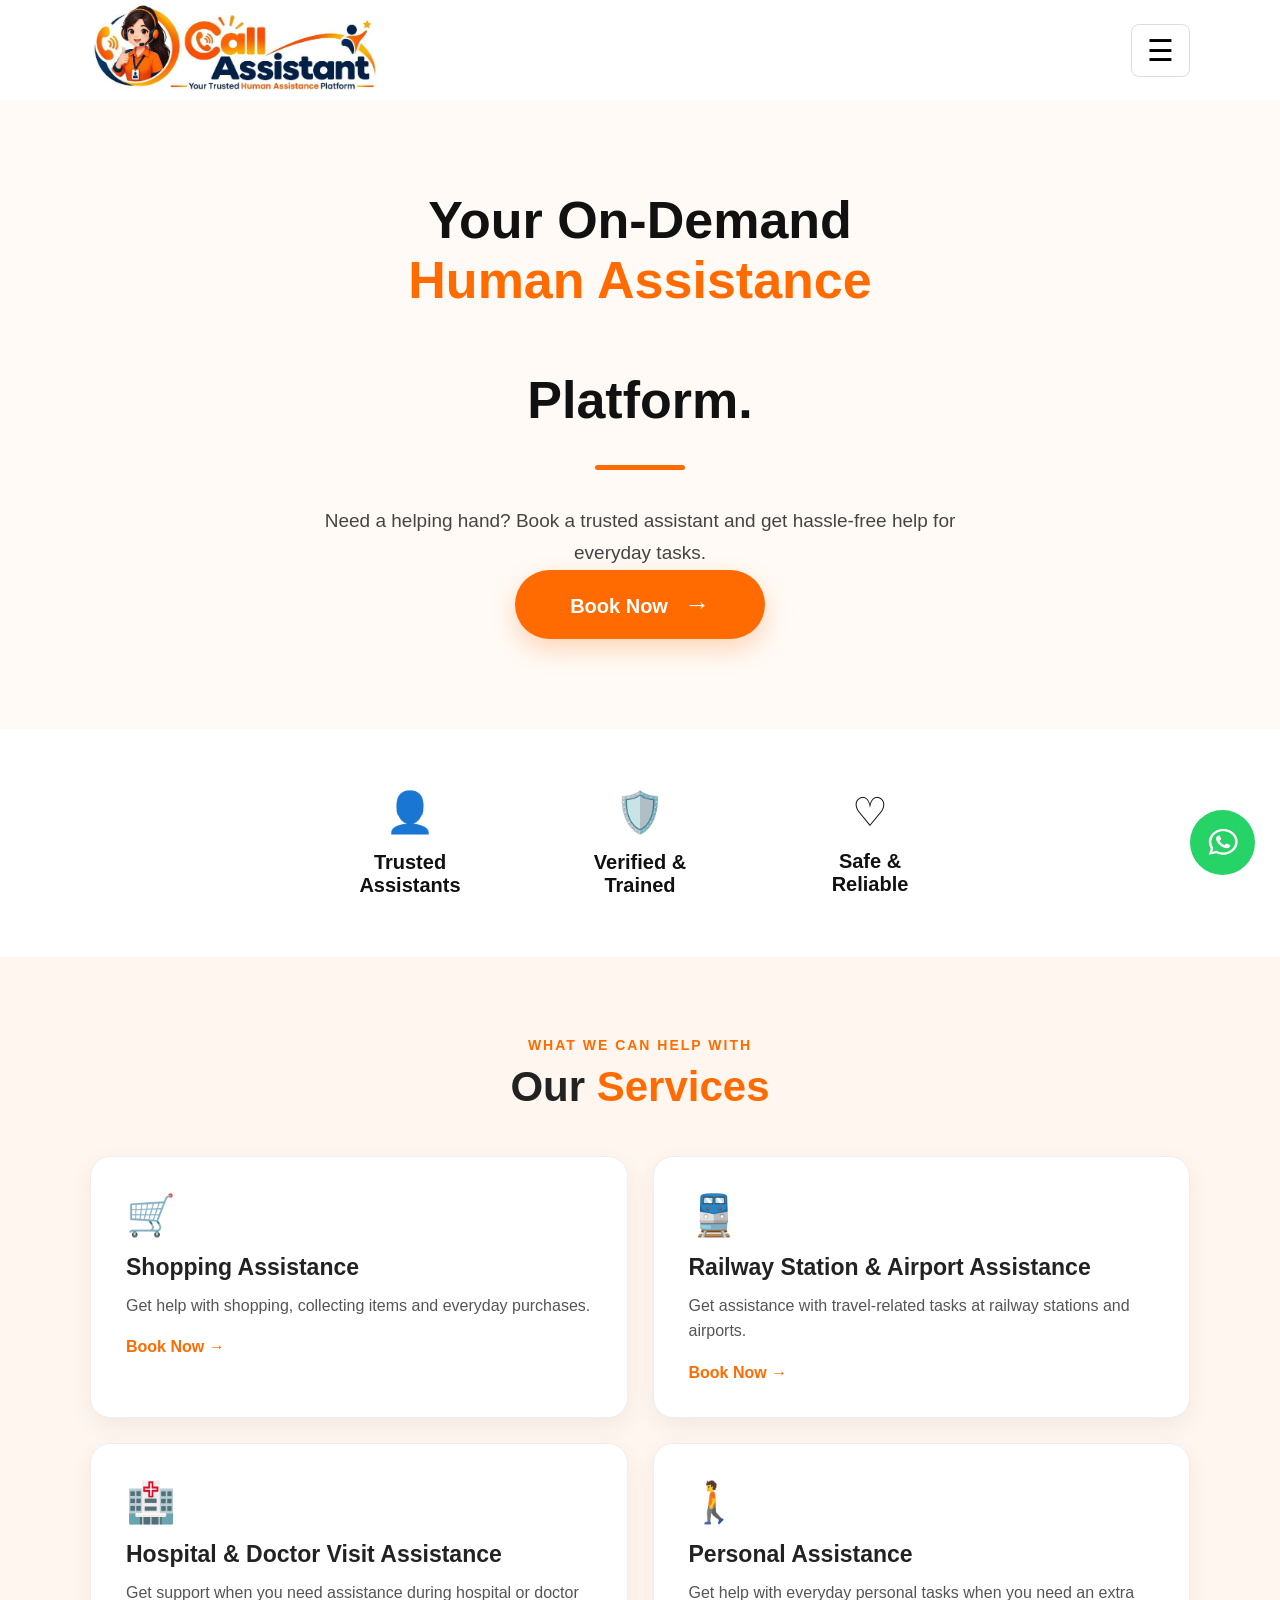
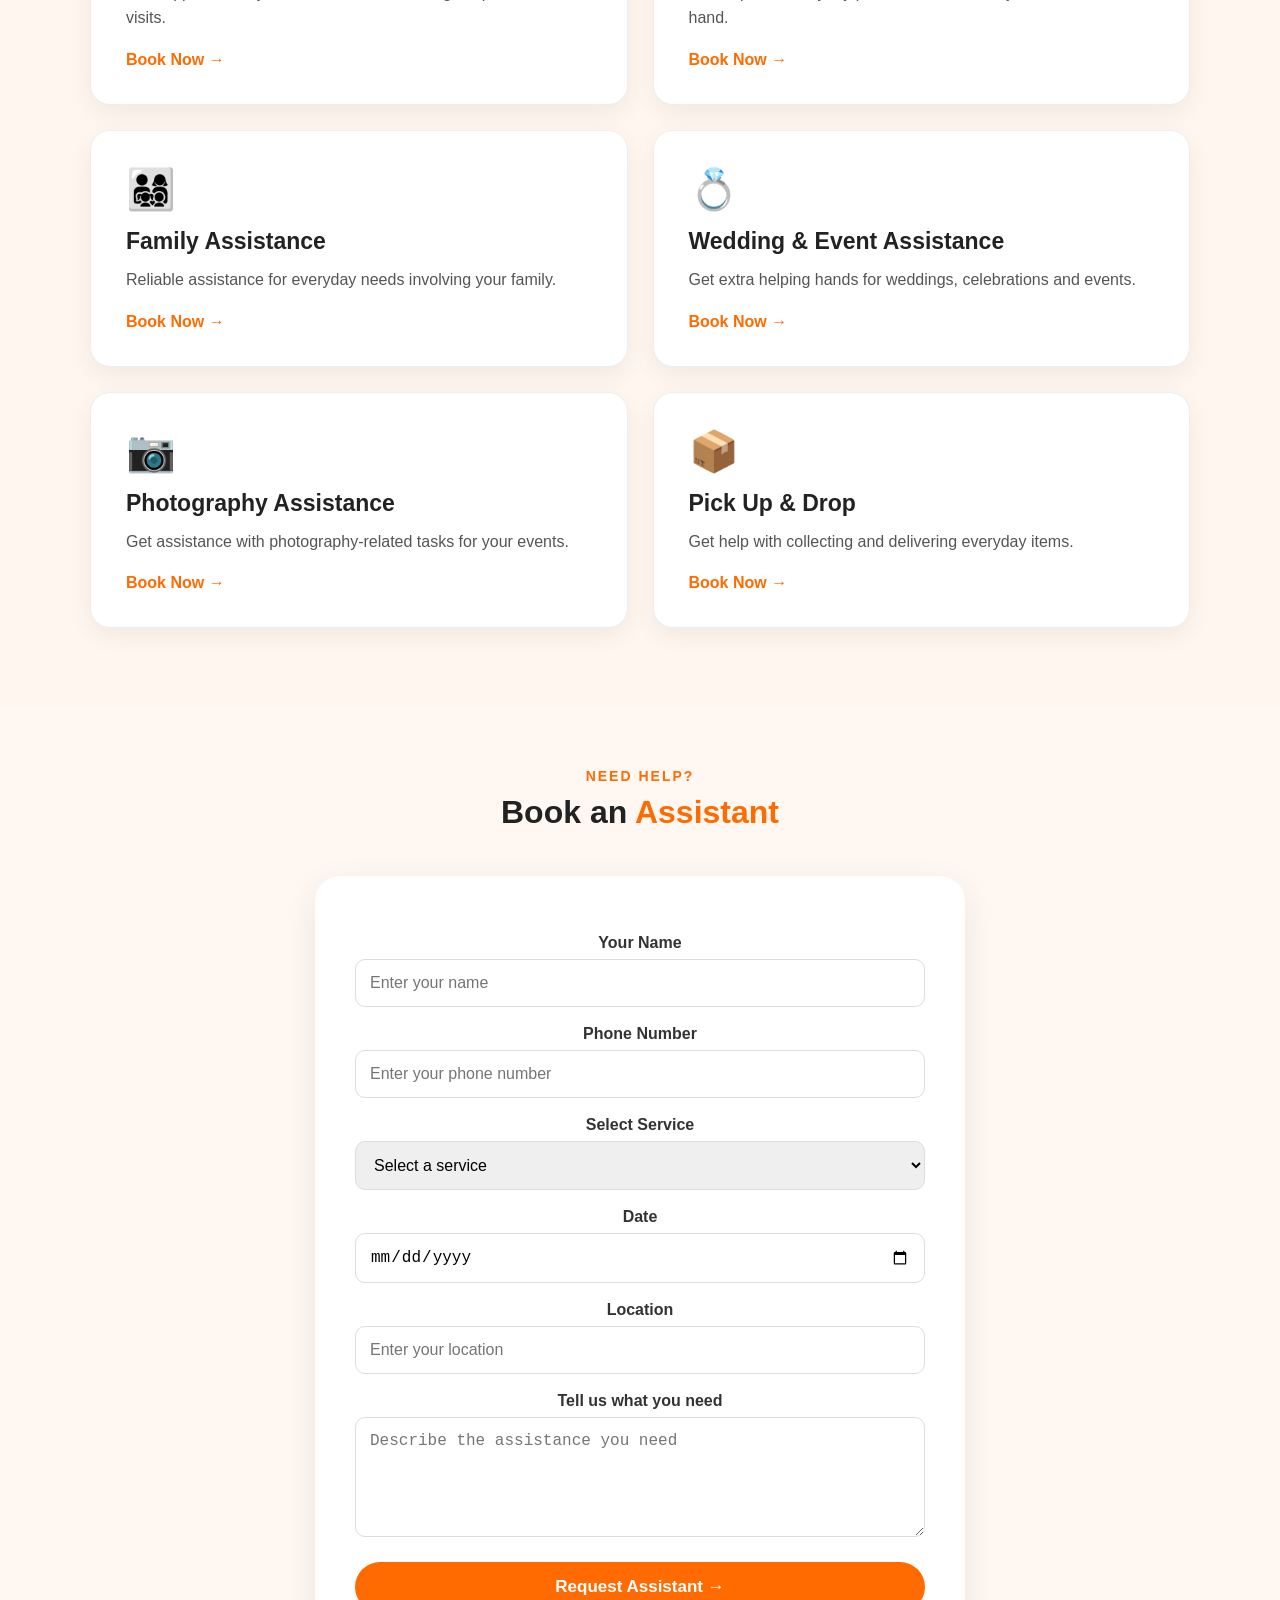
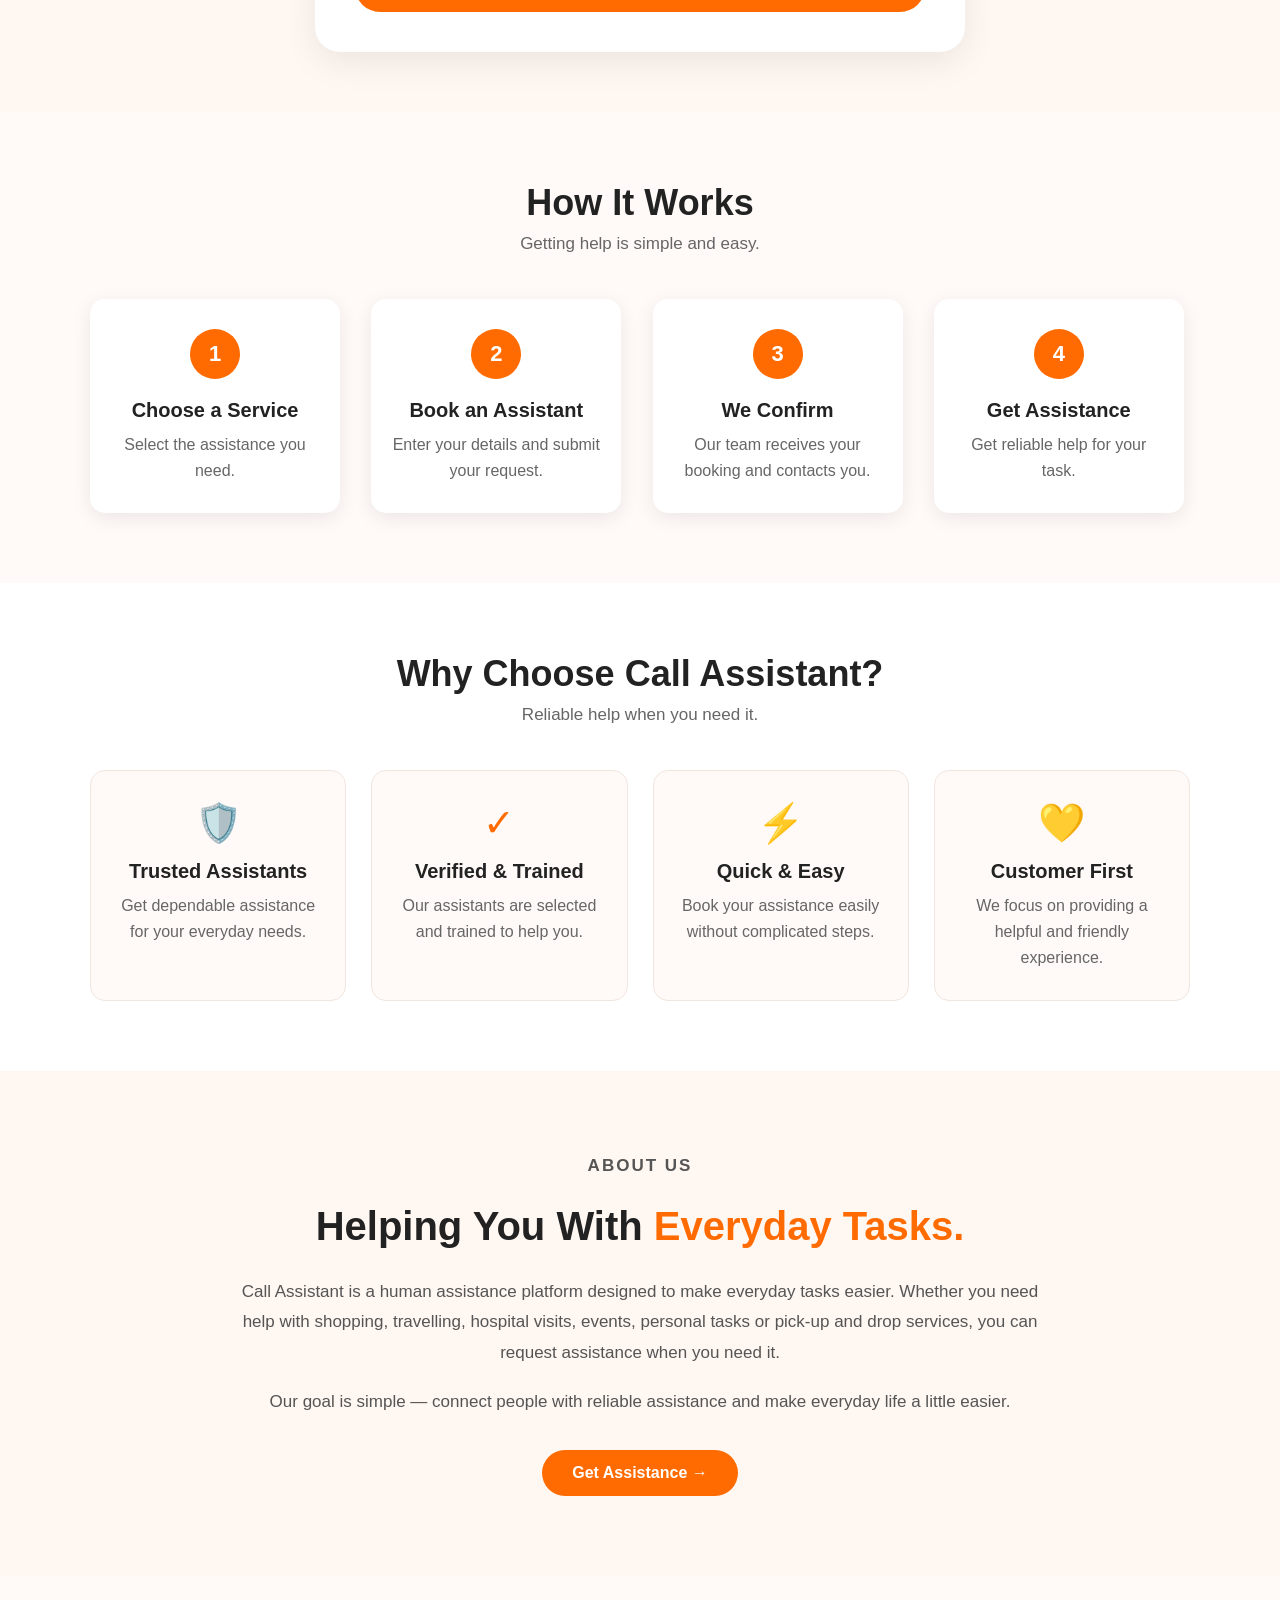
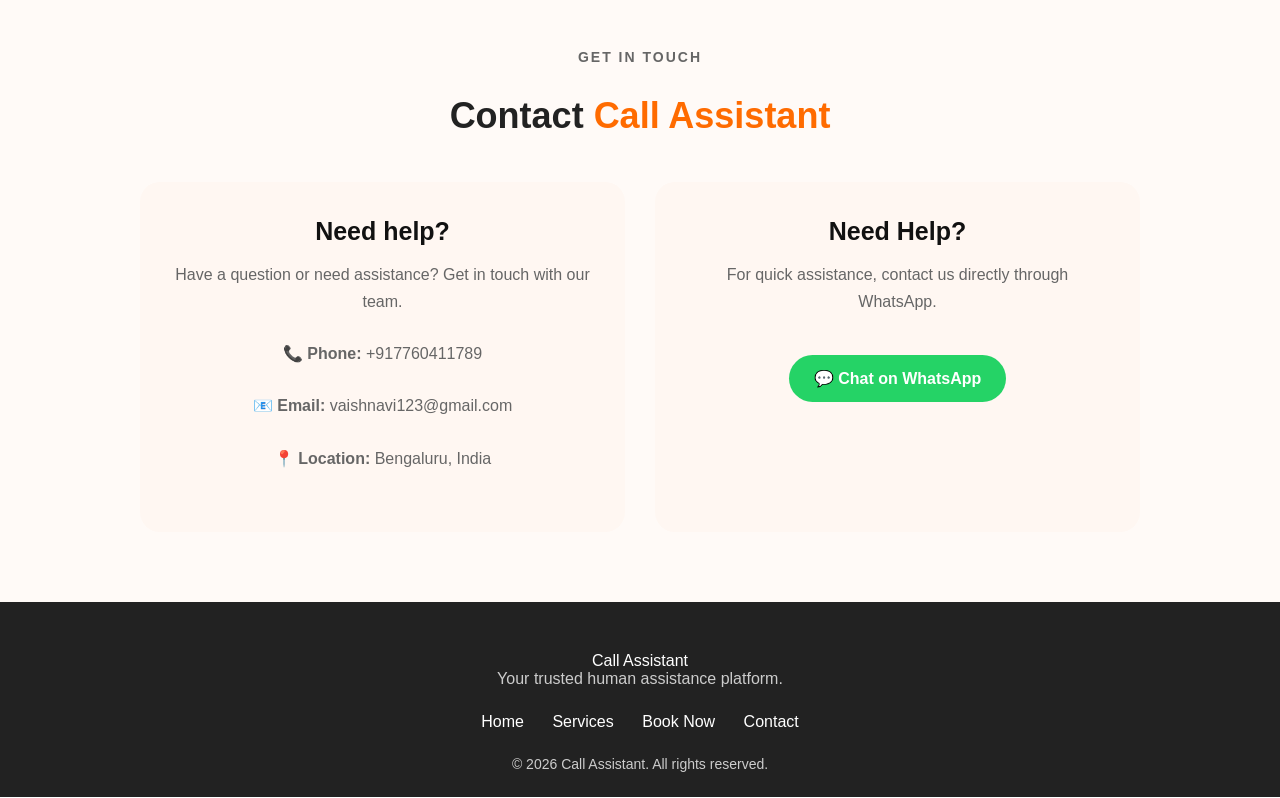
==== commit 6ed7f0b3: "Update index.html" ====
--- a/index.html
+++ b/index.html
@@ -223,7 +223,7 @@
                     <input
                         type="date"
                         id="date"
-                        required
+                        required min=""
                     >
 
                     <label>Location</label>
@@ -486,7 +486,26 @@
             alt="WhatsApp"
         >
     </a>
-
+<script>
+    const loggedInUser = localStorage.getItem("userToken");
+
+    if (loggedInUser) {
+        const menu = document.getElementById("mobileMenu");
+
+        menu.innerHTML += `
+            <a href="user-dashboard.html">My Dashboard</a>
+            <a href="#" onclick="userLogout()">Logout</a>
+        `;
+    }
+
+    function userLogout() {
+        localStorage.removeItem("userToken");
+        localStorage.removeItem("userName");
+        localStorage.removeItem("userEmail");
+
+        window.location.href = "index.html";
+    }
+</script>
 
     <!-- JAVASCRIPT -->
     <script src="script.js"></script>
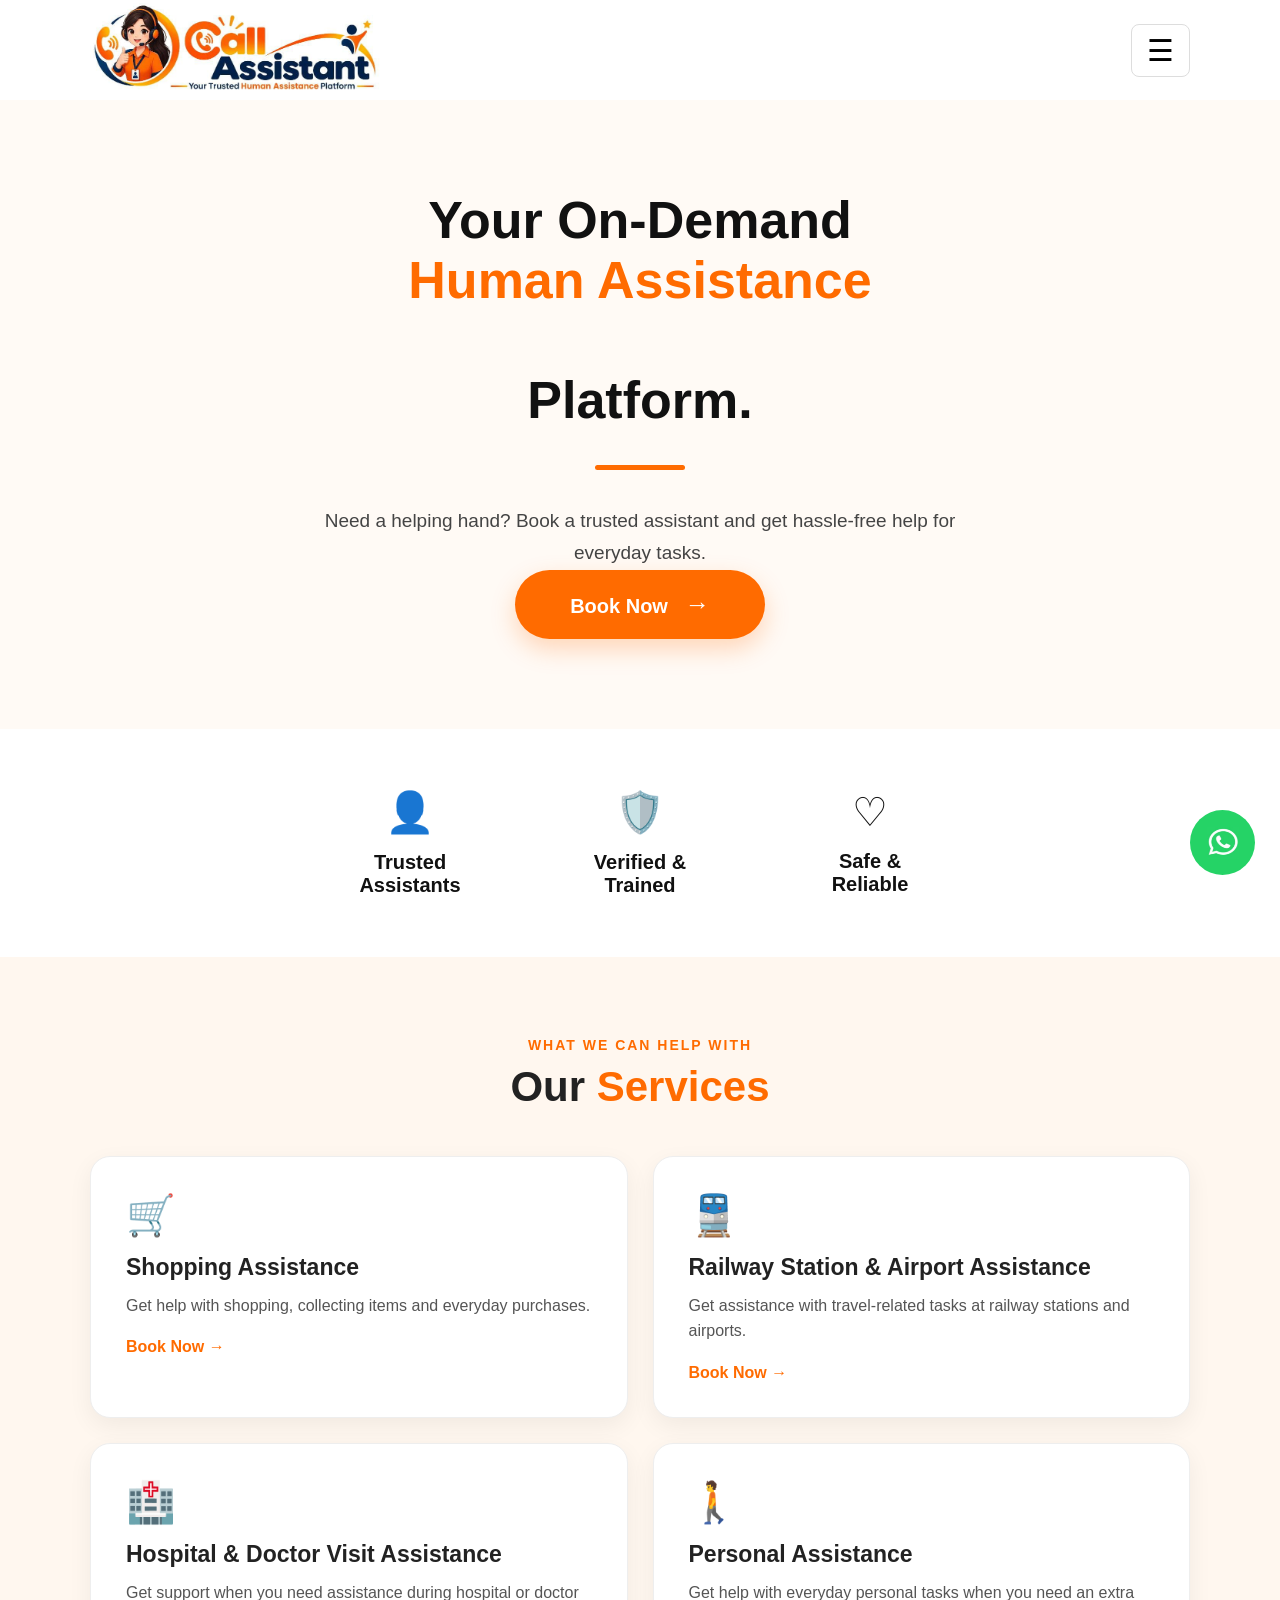
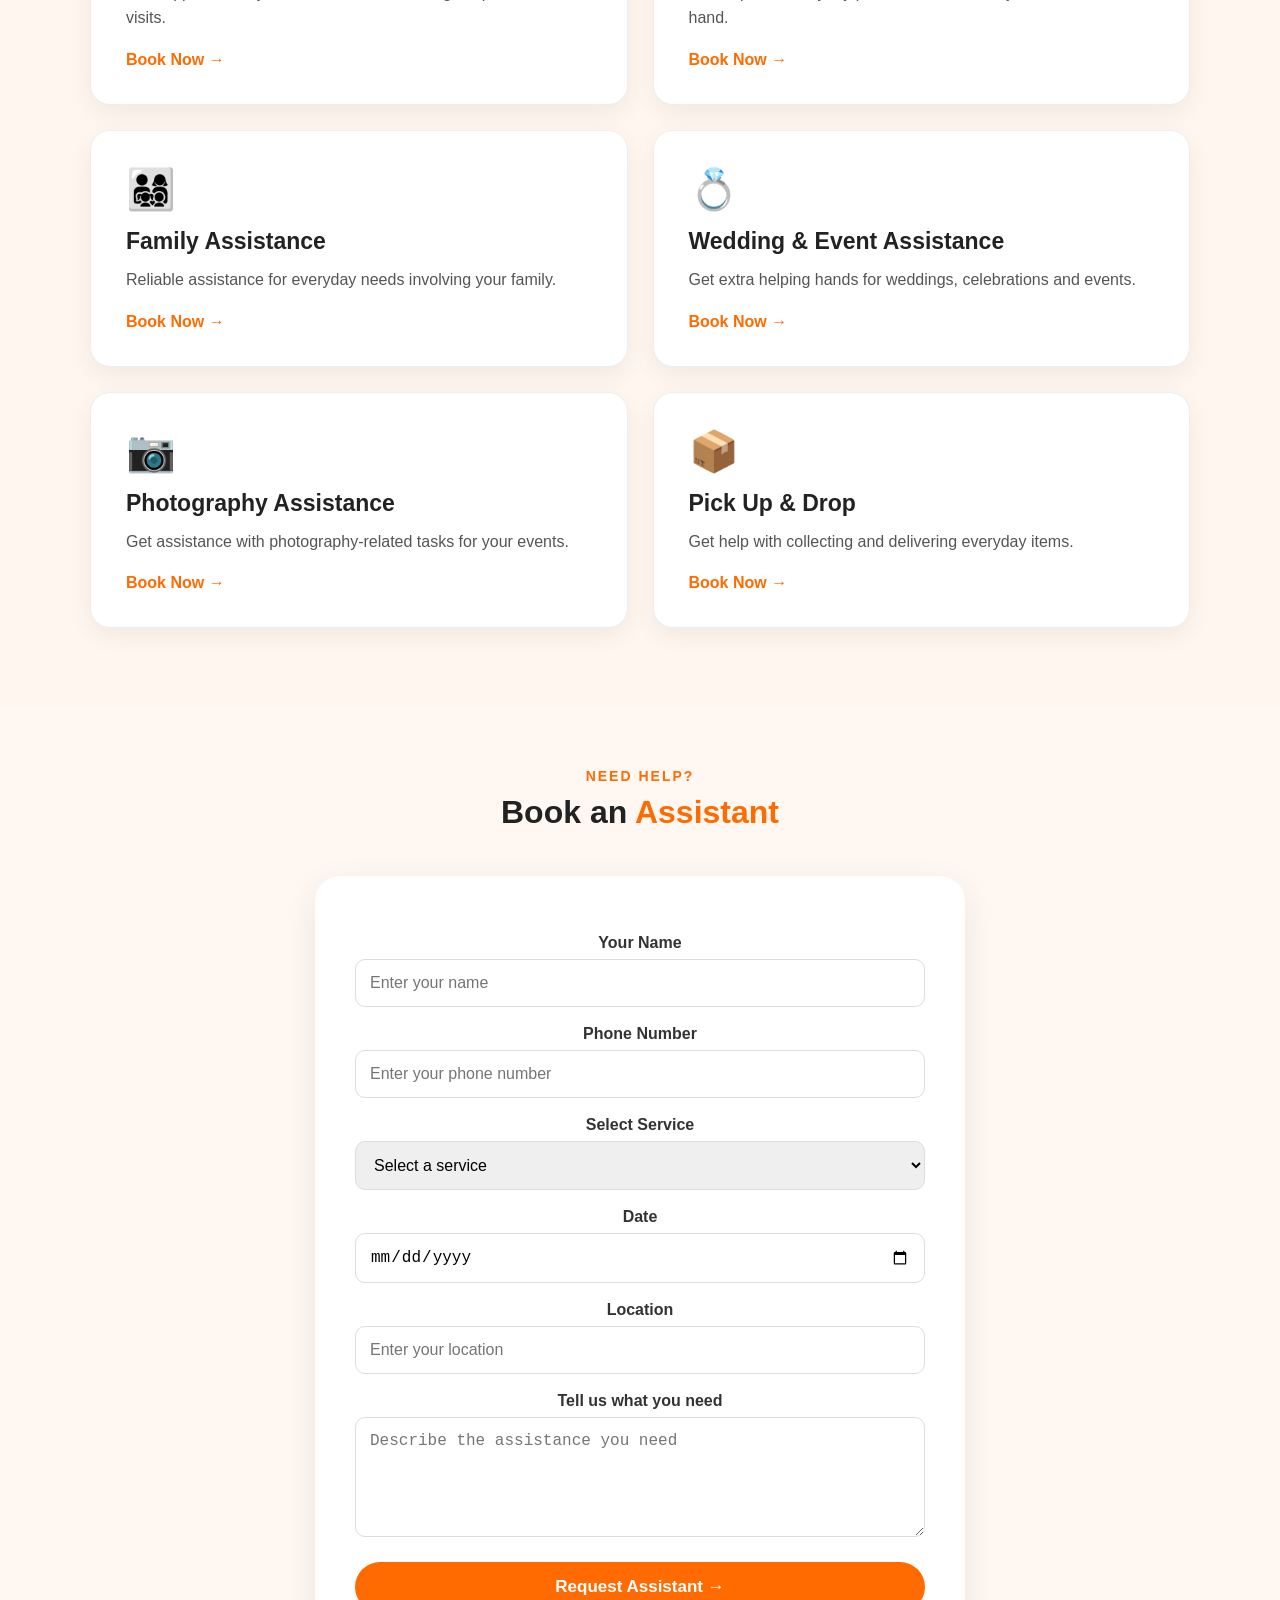
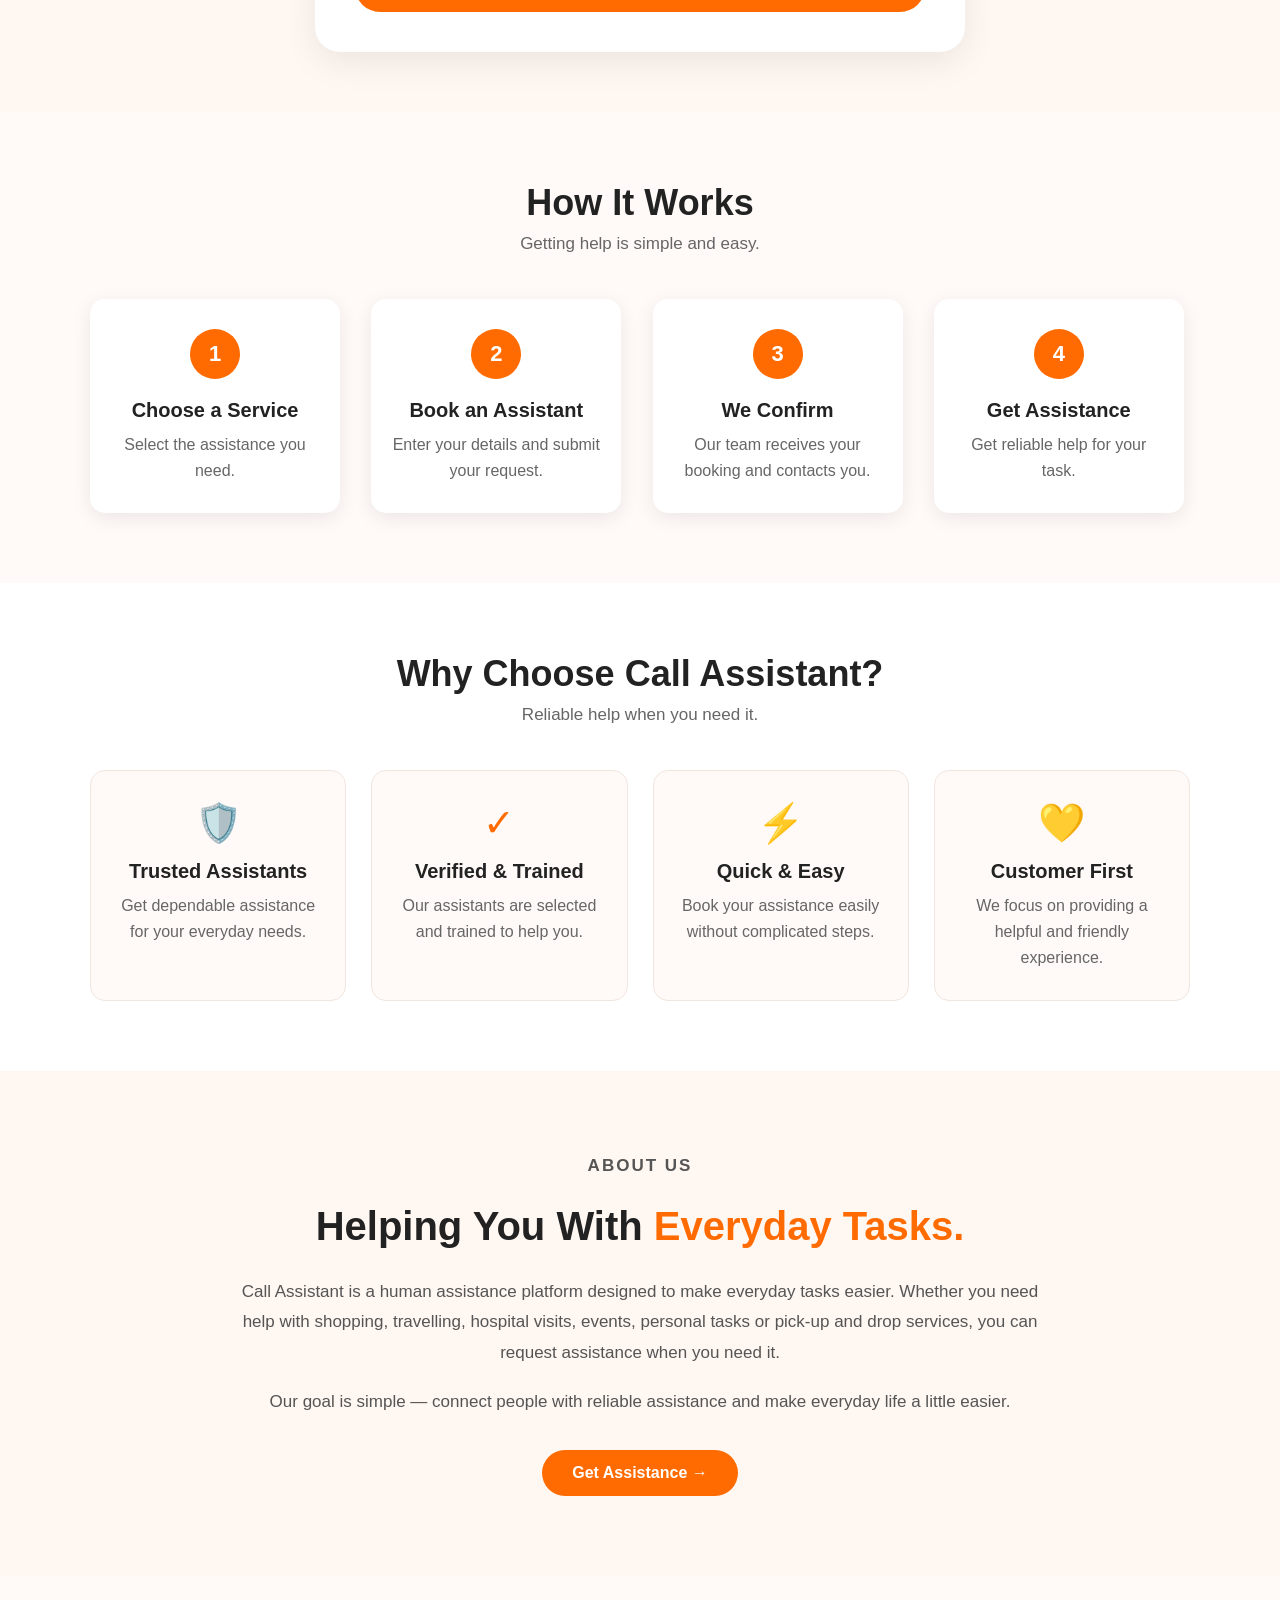
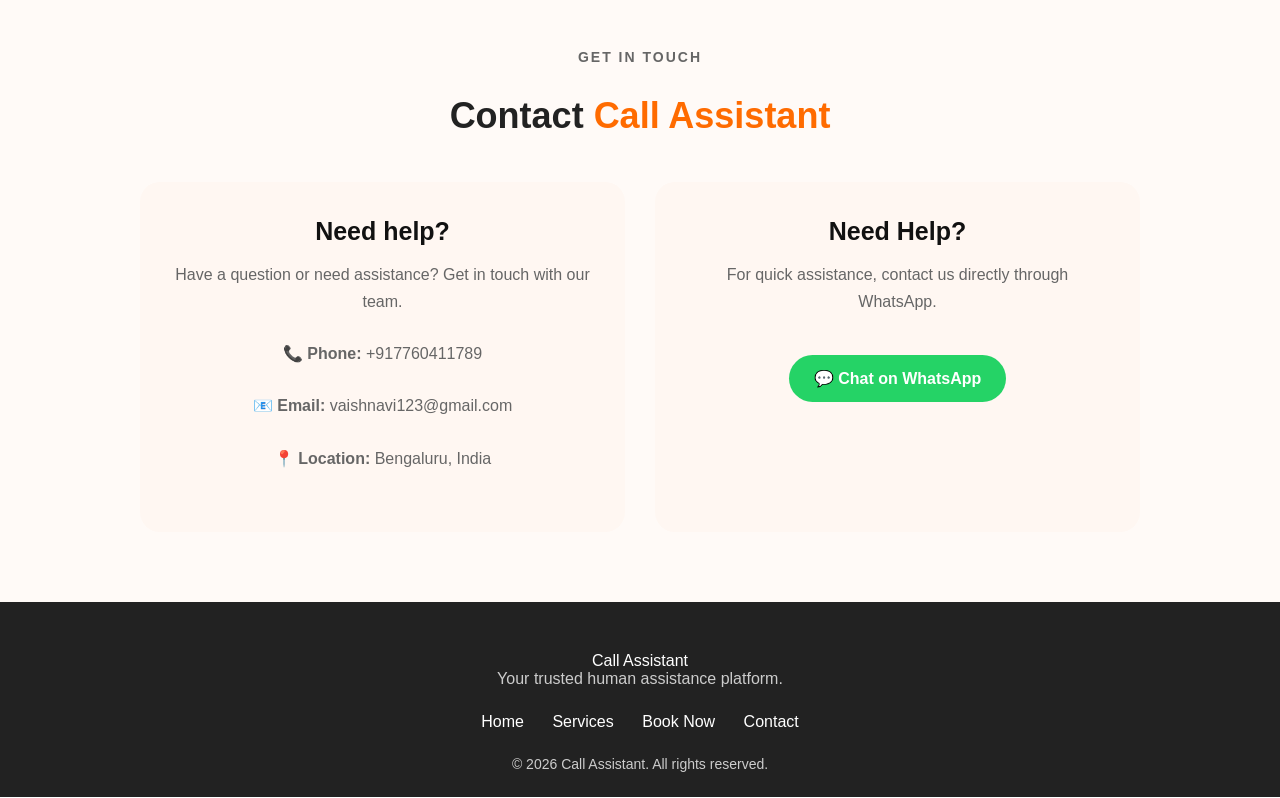
==== commit a400fc16: "Update index.html" ====
--- a/index.html
+++ b/index.html
@@ -223,7 +223,7 @@
                     <input
                         type="date"
                         id="date"
-                        required min=""
+                        required 
                     >
 
                     <label>Location</label>
